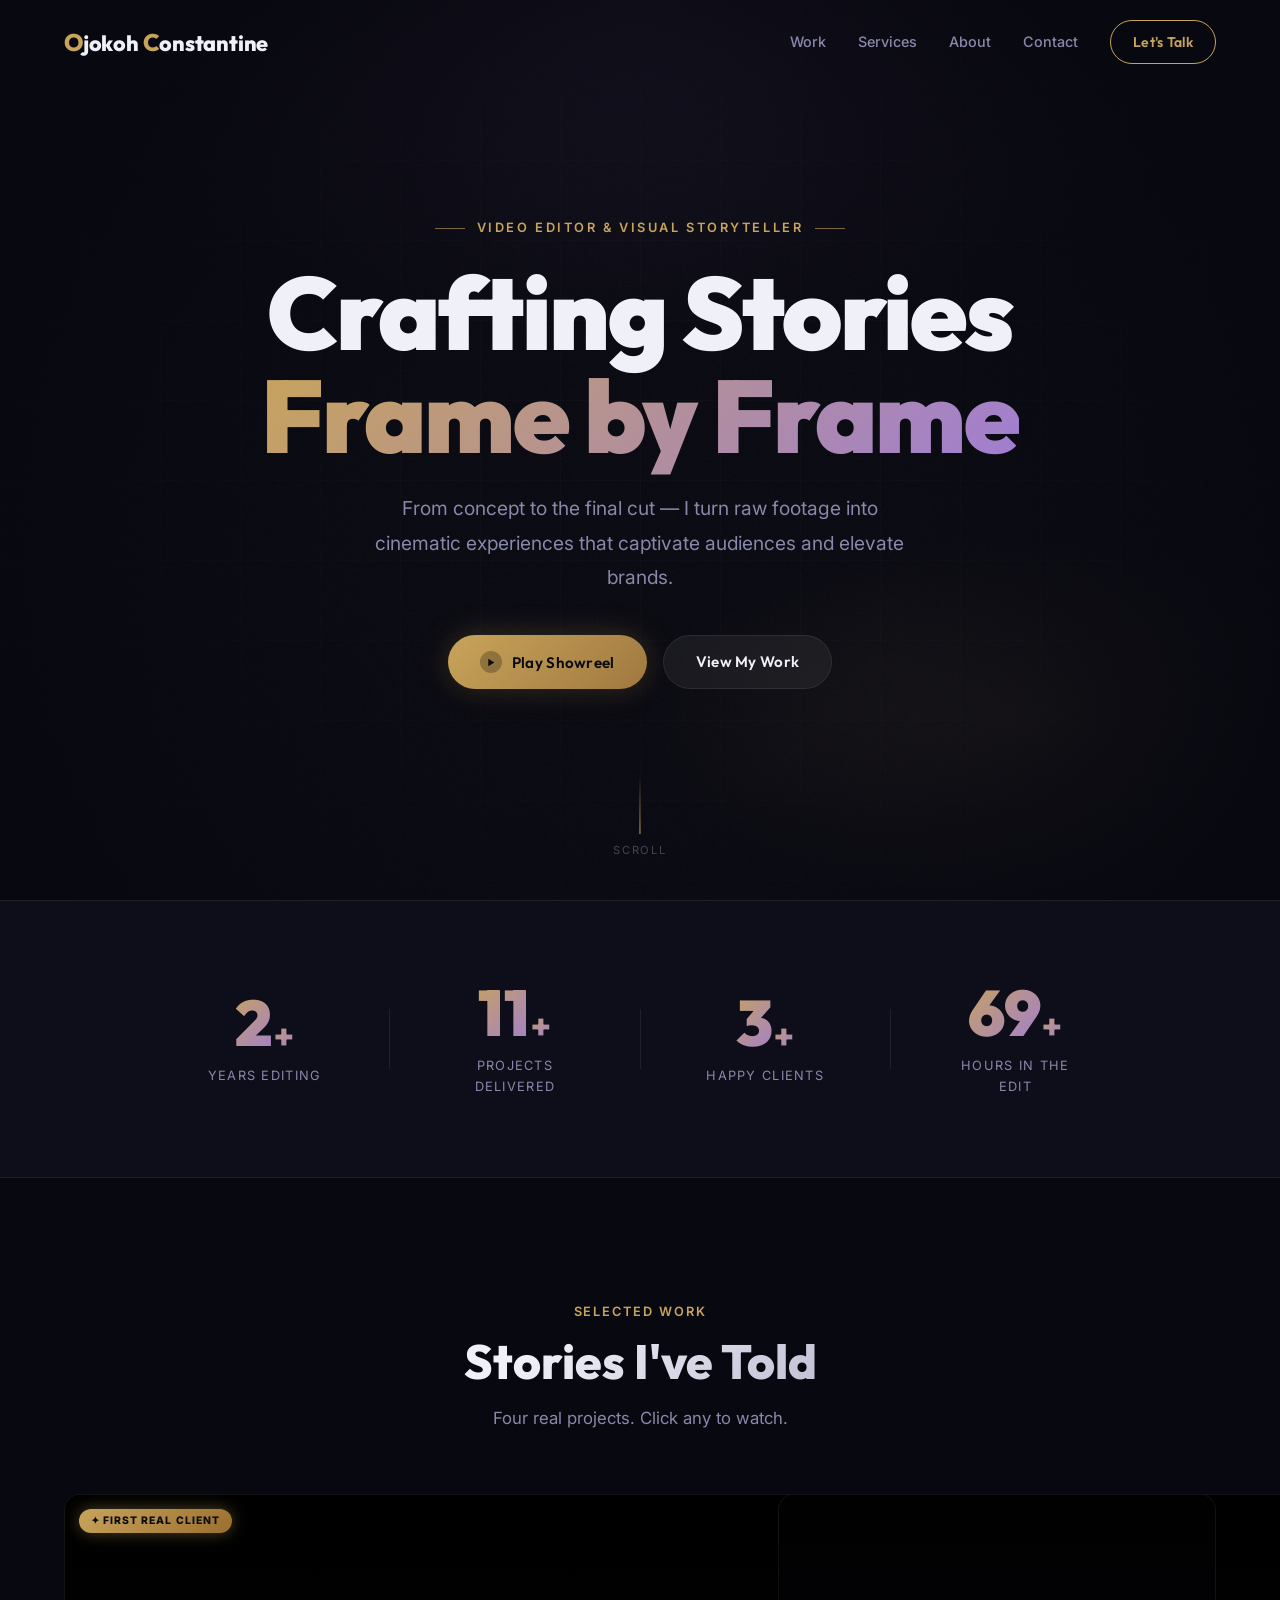
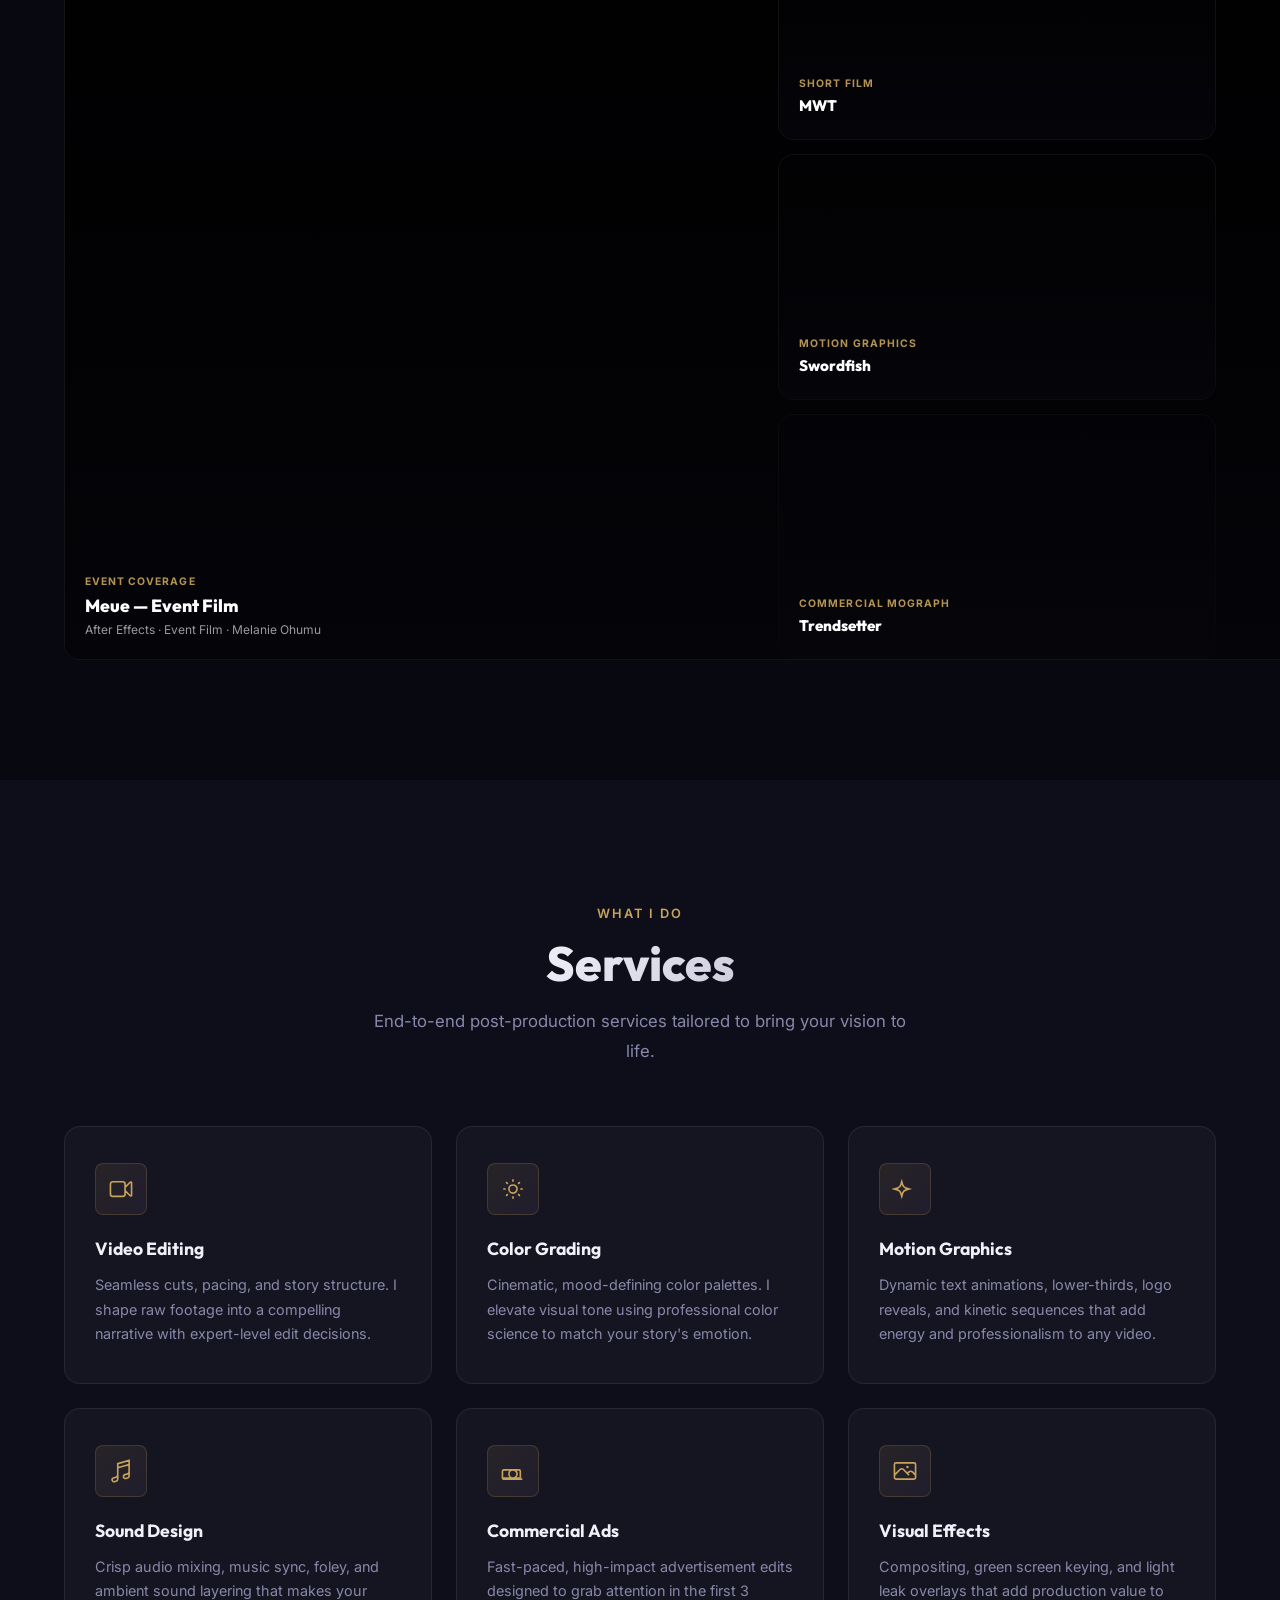
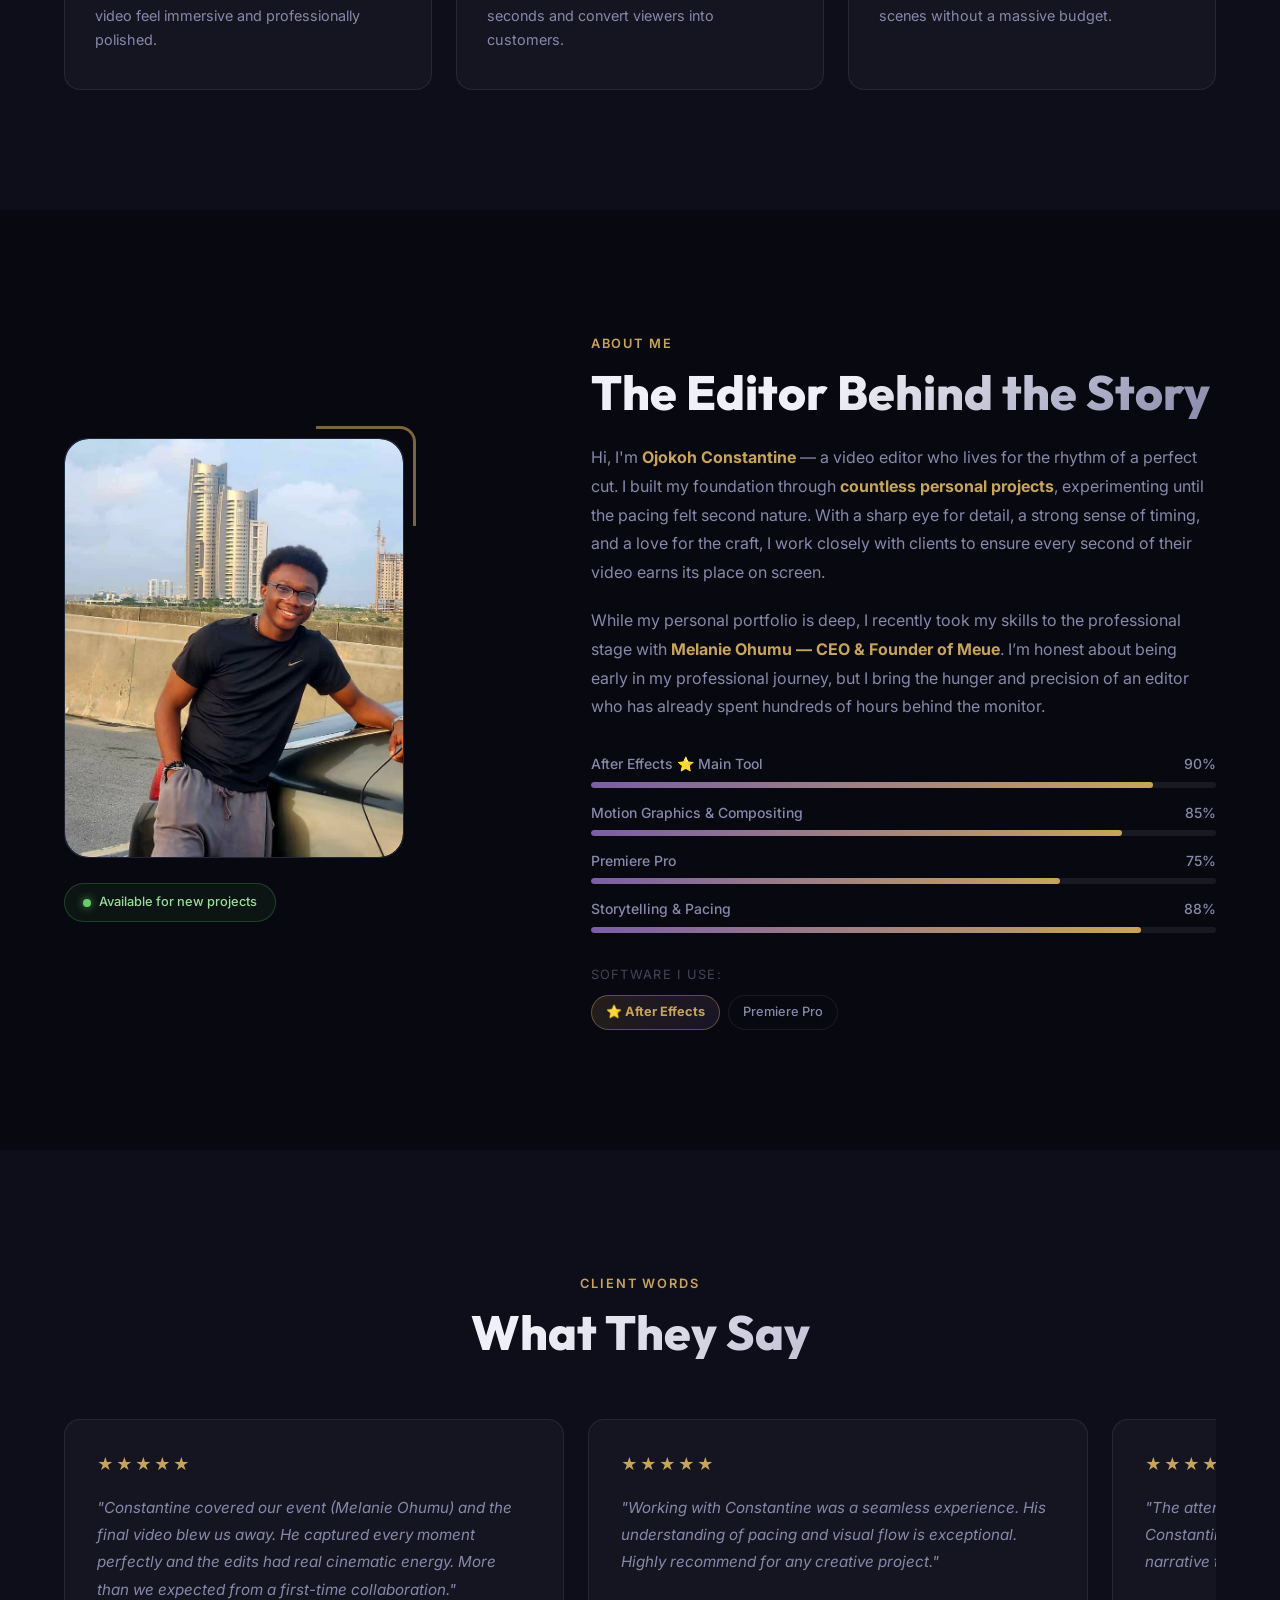
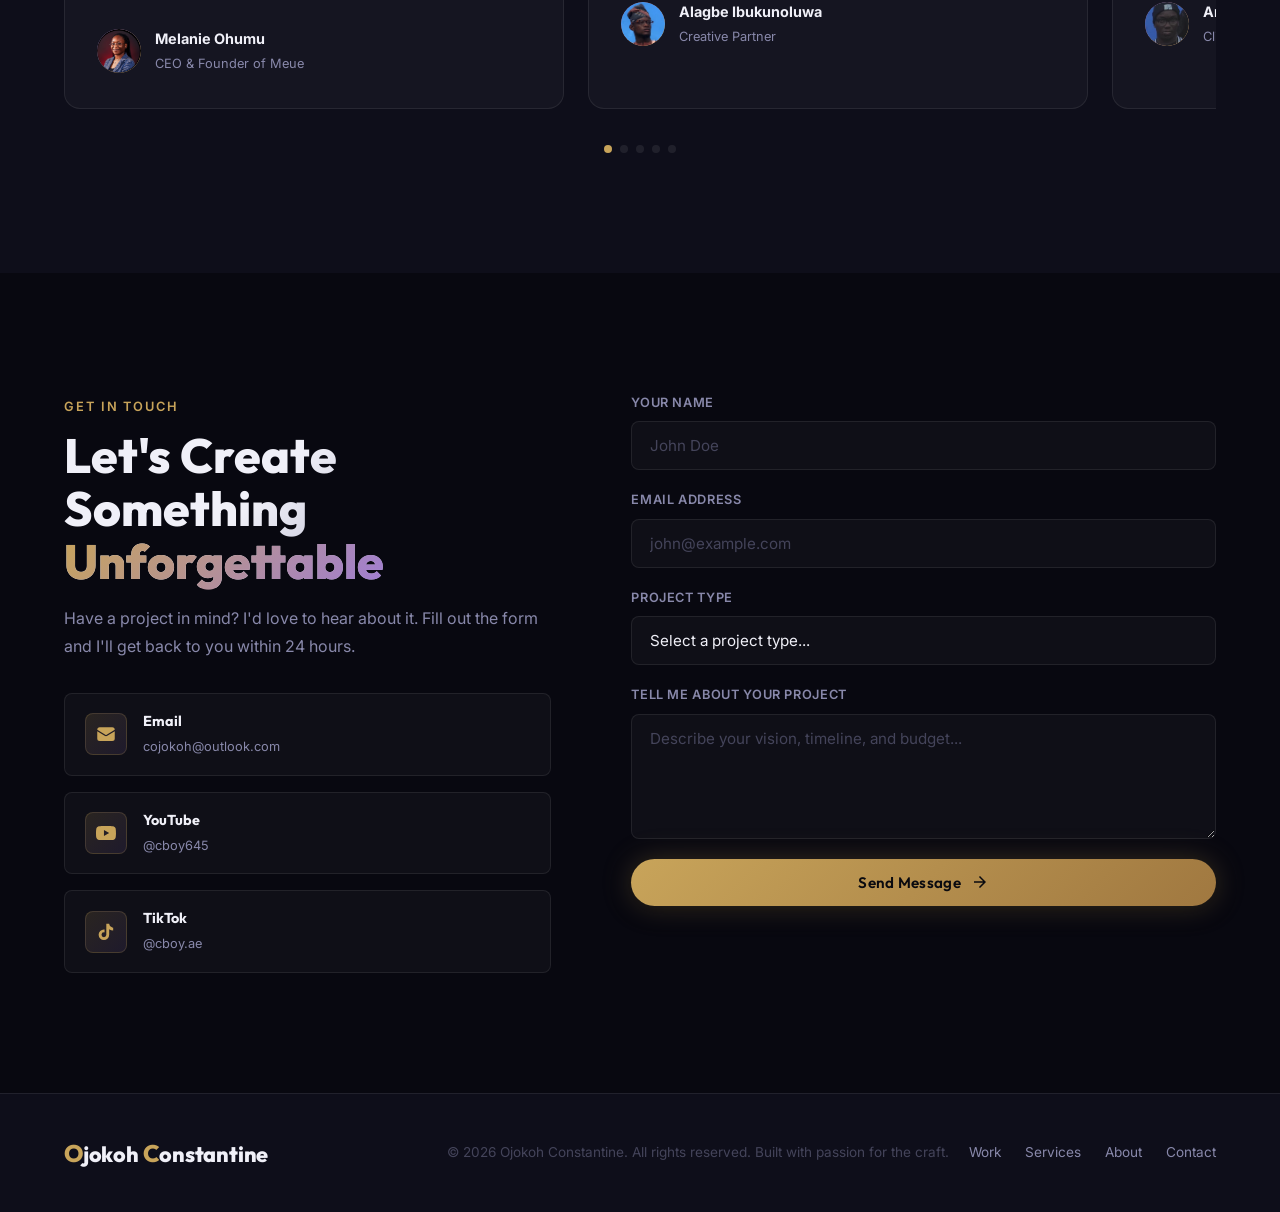
==== index.html @ 2ef4d15a "Final performance sweep: shimmer placeholders, refined lazy loading, and cache busting v2.1" ====
<!DOCTYPE html>
<html lang="en">

<head>
  <meta charset="UTF-8" />
  <meta name="viewport" content="width=device-width, initial-scale=1.0" />
  <title>Ojokoh Constantine | Video Editor</title>
  <meta name="description"
    content="Ojokoh Constantine — Professional Video Editor specializing in commercials, short films, documentaries, and cinematic storytelling." />
  <link rel="preconnect" href="https://fonts.googleapis.com" />
  <link rel="preconnect" href="https://fonts.gstatic.com" crossorigin />
  <link
    href="https://fonts.googleapis.com/css2?family=Outfit:wght@400;600;700;900&family=Inter:wght@400;600&display=swap"
    rel="stylesheet" />
  <link rel="stylesheet" href="index.css?v=2.1">
  <link rel="stylesheet" href="mobile.css?v=2.1">
</head>

<body>

  <!-- ── CURSOR GLOW ── -->
  <div class="cursor-glow" id="cursorGlow"></div>

  <!-- ── NAVIGATION ── -->
  <nav class="nav" id="mainNav">
    <div class="nav__inner">
      <a href="#hero" class="nav__logo">
        <span class="nav__logo-mark">O</span>jokoh <span class="nav__logo-mark">C</span>onstantine
      </a>
      <ul class="nav__links" id="navLinks">
        <li><a href="#work" class="nav__link">Work</a></li>
        <li><a href="#services" class="nav__link">Services</a></li>
        <li><a href="#about" class="nav__link">About</a></li>
        <li><a href="#contact" class="nav__link">Contact</a></li>
      </ul>
      <a href="#contact" class="btn btn--outline btn--small">Let's Talk</a>
      <button class="nav__hamburger" id="hamburger" aria-label="Menu">
        <span></span><span></span><span></span>
      </button>
    </div>
  </nav>

  <!-- ── MOBILE MENU ── -->
  <div class="mobile-menu" id="mobileMenu">
    <ul>
      <li><a href="#work" class="mobile-link">Work</a></li>
      <li><a href="#services" class="mobile-link">Services</a></li>
      <li><a href="#about" class="mobile-link">About</a></li>
      <li><a href="#contact" class="mobile-link">Contact</a></li>
    </ul>
  </div>

  <!-- ── HERO ── -->
  <section class="hero" id="hero">
    <div class="hero__bg">
      <div class="hero__film-grain"></div>
      <div class="hero__overlay"></div>
      <div class="hero__grid"></div>
    </div>


    <div class="hero__content">
      <p class="hero__eyebrow reveal-up">Video Editor &amp; Visual Storyteller</p>
      <h1 class="hero__title reveal-up" style="--delay:0.1s">
        Crafting Stories<br />
        <span class="hero__title-accent">Frame by Frame</span>
      </h1>
      <p class="hero__sub reveal-up" style="--delay:0.2s">
        From concept to the final cut — I turn raw footage into cinematic experiences that captivate audiences and
        elevate brands.
      </p>
      <div class="hero__ctas reveal-up" style="--delay:0.3s">
        <button class="btn btn--primary" id="playReel">
          <span class="btn__play-icon">
            <svg viewBox="0 0 24 24" fill="currentColor">
              <path d="M8 5v14l11-7z" />
            </svg>
          </span>
          Play Showreel
        </button>
        <a href="#work" class="btn btn--ghost">View My Work</a>
      </div>
    </div>

    <!-- Scroll hint -->
    <div class="hero__scroll-hint">
      <div class="hero__scroll-line"></div>
      <span>Scroll</span>
    </div>
  </section>

  <!-- ── REEL MODAL ── -->
  <div class="modal-overlay" id="reelModal">
    <div class="modal">
      <button class="modal__close" id="closeModal" aria-label="Close">
        <svg viewBox="0 0 24 24" fill="currentColor">
          <path
            d="M19 6.41L17.59 5 12 10.59 6.41 5 5 6.41 10.59 12 5 17.59 6.41 19 12 13.41 17.59 19 19 17.59 13.41 12z" />
        </svg>
      </button>
      <div class="modal__video-wrap">
        <div class="modal__placeholder">
          <div class="modal__play-ring">
            <svg viewBox="0 0 24 24" fill="currentColor">
              <path d="M8 5v14l11-7z" />
            </svg>
          </div>
          <p>Watch My Work on YouTube</p>
          <span>Check out my channel for my latest edits and projects</span>
          <a href="https://youtube.com/@cboy645" target="_blank" rel="noopener" class="btn btn--primary"
            style="margin-top:16px;">
            <svg style="width:18px;height:18px" viewBox="0 0 24 24" fill="currentColor">
              <path
                d="M23.498 6.186a3.016 3.016 0 00-2.122-2.136C19.505 3.545 12 3.545 12 3.545s-7.505 0-9.377.505A3.017 3.017 0 00.502 6.186C0 8.07 0 12 0 12s0 3.93.502 5.814a3.016 3.016 0 002.122 2.136c1.871.505 9.376.505 9.376.505s7.505 0 9.377-.505a3.015 3.015 0 002.122-2.136C24 15.93 24 12 24 12s0-3.93-.502-5.814zM9.545 15.568V8.432L15.818 12l-6.273 3.568z" />
            </svg>
            Visit @cboy645
          </a>
        </div>
      </div>
    </div>
  </div>

  <!-- ── STATS TICKER ── -->
  <section class="stats">
    <div class="stats__inner">
      <div class="stat">
        <span class="stat__number" data-target="3">0</span><span class="stat__plus">+</span>
        <p class="stat__label">Years Editing</p>
      </div>
      <div class="stat__divider"></div>
      <div class="stat">
        <span class="stat__number" data-target="15">0</span><span class="stat__plus">+</span>
        <p class="stat__label">Projects Delivered</p>
      </div>
      <div class="stat__divider"></div>
      <div class="stat">
        <span class="stat__number" data-target="5">0</span><span class="stat__plus">+</span>
        <p class="stat__label">Happy Clients</p>
      </div>
      <div class="stat__divider"></div>
      <div class="stat">
        <span class="stat__number" data-target="500">0</span><span class="stat__plus">+</span>
        <p class="stat__label">Hours in the Edit</p>
      </div>
    </div>
  </section>

  <!-- ── VIDEO PLAYER MODAL ── -->
  <div class="vid-modal-overlay" id="vidModal">
    <div class="vid-modal">
      <button class="vid-modal__close" id="vidModalClose" aria-label="Close video">
        <svg viewBox="0 0 24 24" fill="currentColor">
          <path
            d="M19 6.41L17.59 5 12 10.59 6.41 5 5 6.41 10.59 12 5 17.59 6.41 19 12 13.41 17.59 19 19 17.59 13.41 12z" />
        </svg>
      </button>
      <video class="vid-modal__player" id="vidModalPlayer" controls playsinline loop></video>
      <div class="vid-modal__info">
        <span class="vid-modal__tag" id="vidModalTag"></span>
        <h3 class="vid-modal__title" id="vidModalTitle"></h3>
      </div>
    </div>
  </div>

  <!-- ── PORTFOLIO / WORK ── -->
  <section class="section work" id="work">
    <div class="container">
      <div class="section__header reveal-up">
        <p class="section__eyebrow">Selected Work</p>
        <h2 class="section__title">Stories I've Told</h2>
        <p class="section__sub">Four real projects. Click any to watch.</p>
      </div>

      <!-- Bento video grid -->
      <div class="bento-grid reveal-up">

        <!-- LARGE FEATURED — Mel -->
        <div class="bento-card bento-card--featured shimmer"
          data-src="video files/this is the only client he has workded for (meue).mp4"
          data-title="Melanie Ohumu — Event Film" data-tag="✦ Melanie Ohumu · Event Coverage">
          <video class="bento-thumb" data-src="video files/this is the only client he has workded for (meue).mp4" muted
            playsinline preload="metadata" loop></video>
          <div class="bento-card__overlay">
            <div class="bento-card__badge">✦ First Real Client</div>
            <div class="bento-card__play-btn">
              <svg viewBox="0 0 24 24" fill="currentColor">
                <path d="M8 5v14l11-7z" />
              </svg>
            </div>
            <div class="bento-card__info">
              <span class="bento-card__tag">Event Coverage</span>
              <h3 class="bento-card__title">Meue — Event Film</h3>
              <p class="bento-card__sub">After Effects · Event Film · Melanie Ohumu</p>
            </div>
          </div>
        </div>

        <!-- Small card — MWT -->
        <div class="bento-card bento-card--sm shimmer" data-src="video files/MWT-2.mp4" data-title="MWT — Personal Edit"
          data-tag="Short Film">
          <video class="bento-thumb" data-src="video files/MWT-2.mp4" muted playsinline preload="metadata" loop></video>
          <div class="bento-card__overlay">
            <div class="bento-card__play-btn">
              <svg viewBox="0 0 24 24" fill="currentColor">
                <path d="M8 5v14l11-7z" />
              </svg>
            </div>
            <div class="bento-card__info">
              <span class="bento-card__tag">Short Film</span>
              <h3 class="bento-card__title">MWT</h3>
            </div>
          </div>
        </div>

        <!-- Small card — Swordfish -->
        <div class="bento-card bento-card--sm shimmer" data-src="video files/swordfish mograph.mp4"
          data-title="Swordfish — Motion Graphics" data-tag="Motion Graphics">
          <video class="bento-thumb" data-src="video files/swordfish mograph.mp4" muted playsinline preload="metadata"
            loop></video>
          <div class="bento-card__overlay">
            <div class="bento-card__play-btn">
              <svg viewBox="0 0 24 24" fill="currentColor">
                <path d="M8 5v14l11-7z" />
              </svg>
            </div>
            <div class="bento-card__info">
              <span class="bento-card__tag">Motion Graphics</span>
              <h3 class="bento-card__title">Swordfish</h3>
            </div>
          </div>
        </div>

        <!-- Small card — Trendsetter -->
        <div class="bento-card bento-card--sm shimmer" data-src="video files/trendsetter mograph wmk_prob3.mov"
          data-title="Trendsetter — Mograph" data-tag="Commercial Mograph">
          <video class="bento-thumb" data-src="video files/trendsetter mograph wmk_prob3.mov" muted playsinline
            preload="metadata" loop></video>
          <div class="bento-card__overlay">
            <div class="bento-card__play-btn">
              <svg viewBox="0 0 24 24" fill="currentColor">
                <path d="M8 5v14l11-7z" />
              </svg>
            </div>
            <div class="bento-card__info">
              <span class="bento-card__tag">Commercial Mograph</span>
              <h3 class="bento-card__title">Trendsetter</h3>
            </div>
          </div>
        </div>

      </div>
    </div>
  </section>


  <!-- ── SERVICES ── -->
  <section class="section services" id="services">
    <div class="container">
      <div class="section__header reveal-up">
        <p class="section__eyebrow">What I Do</p>
        <h2 class="section__title">Services</h2>
        <p class="section__sub">End-to-end post-production services tailored to bring your vision to life.</p>
      </div>

      <div class="services-grid">

        <div class="service-card reveal-up">
          <div class="service-card__icon">
            <svg viewBox="0 0 24 24" fill="none" stroke="currentColor" stroke-width="1.5">
              <path
                d="M15.75 10.5l4.72-4.72a.75.75 0 011.28.53v11.38a.75.75 0 01-1.28.53l-4.72-4.72M4.5 18.75h9a2.25 2.25 0 002.25-2.25v-9a2.25 2.25 0 00-2.25-2.25h-9A2.25 2.25 0 002.25 7.5v9a2.25 2.25 0 002.25 2.25z" />
            </svg>
          </div>
          <h3>Video Editing</h3>
          <p>Seamless cuts, pacing, and story structure. I shape raw footage into a compelling narrative with
            expert-level edit decisions.</p>
        </div>

        <div class="service-card reveal-up" style="--delay:0.1s">
          <div class="service-card__icon">
            <svg viewBox="0 0 24 24" fill="none" stroke="currentColor" stroke-width="1.5">
              <path
                d="M12 3v2.25m6.364.386l-1.591 1.591M21 12h-2.25m-.386 6.364l-1.591-1.591M12 18.75V21m-4.773-4.227l-1.591 1.591M5.25 12H3m4.227-4.773L5.636 5.636M15.75 12a3.75 3.75 0 11-7.5 0 3.75 3.75 0 017.5 0z" />
            </svg>
          </div>
          <h3>Color Grading</h3>
          <p>Cinematic, mood-defining color palettes. I elevate visual tone using professional color science to match
            your story's emotion.</p>
        </div>

        <div class="service-card reveal-up" style="--delay:0.2s">
          <div class="service-card__icon">
            <svg viewBox="0 0 24 24" fill="none" stroke="currentColor" stroke-width="1.5">
              <path
                d="M9.813 15.904L9 18.75l-.813-2.846a4.5 4.5 0 00-3.09-3.09L2.25 12l2.846-.813a4.5 4.5 0 003.09-3.09L9 5.25l.813 2.846a4.5 4.5 0 003.09 3.09L15.75 12l-2.846.813a4.5 4.5 0 00-3.09 3.09z" />
            </svg>
          </div>
          <h3>Motion Graphics</h3>
          <p>Dynamic text animations, lower-thirds, logo reveals, and kinetic sequences that add energy and
            professionalism to any video.</p>
        </div>

        <div class="service-card reveal-up" style="--delay:0.1s">
          <div class="service-card__icon">
            <svg viewBox="0 0 24 24" fill="none" stroke="currentColor" stroke-width="1.5">
              <path
                d="M9 9l10.5-3m0 6.553v3.75a2.25 2.25 0 01-1.632 2.163l-1.32.377a1.803 1.803 0 11-.99-3.467l2.31-.66a2.25 2.25 0 001.632-2.163zm0 0V2.25L9 5.25v10.303m0 0v3.75a2.25 2.25 0 01-1.632 2.163l-1.32.377a1.803 1.803 0 01-.99-3.467l2.31-.66A2.25 2.25 0 009 15.553z" />
            </svg>
          </div>
          <h3>Sound Design</h3>
          <p>Crisp audio mixing, music sync, foley, and ambient sound layering that makes your video feel immersive and
            professionally polished.</p>
        </div>

        <div class="service-card reveal-up" style="--delay:0.2s">
          <div class="service-card__icon">
            <svg viewBox="0 0 24 24" fill="none" stroke="currentColor" stroke-width="1.5">
              <path
                d="M3.375 19.5h17.25m-17.25 0a1.125 1.125 0 01-1.125-1.125M3.375 19.5h1.5C5.496 19.5 6 18.996 6 18.375m-3.75.125v-6.375a1.125 1.125 0 011.125-1.125h14.25c.621 0 1.125.504 1.125 1.125v6.375m-16.5 0h16.5m-3-3.75a3.75 3.75 0 11-7.5 0 3.75 3.75 0 017.5 0z" />
            </svg>
          </div>
          <h3>Commercial Ads</h3>
          <p>Fast-paced, high-impact advertisement edits designed to grab attention in the first 3 seconds and convert
            viewers into customers.</p>
        </div>

        <div class="service-card reveal-up" style="--delay:0.3s">
          <div class="service-card__icon">
            <svg viewBox="0 0 24 24" fill="none" stroke="currentColor" stroke-width="1.5">
              <path
                d="M2.25 15.75l5.159-5.159a2.25 2.25 0 013.182 0l5.159 5.159m-1.5-1.5l1.409-1.409a2.25 2.25 0 013.182 0l2.909 2.909m-18 3.75h16.5a1.5 1.5 0 001.5-1.5V6a1.5 1.5 0 00-1.5-1.5H3.75A1.5 1.5 0 002.25 6v12a1.5 1.5 0 001.5 1.5zm10.5-11.25h.008v.008h-.008V8.25zm.375 0a.375.375 0 11-.75 0 .375.375 0 01.75 0z" />
            </svg>
          </div>
          <h3>Visual Effects</h3>
          <p>Compositing, green screen keying, and light leak overlays that add production value to scenes without a
            massive budget.</p>
        </div>

      </div>
    </div>
  </section>

  <!-- ── ABOUT ── -->
  <section class="section about" id="about">
    <div class="container about__inner">
      <div class="about__visual reveal-left">
        <div class="about__photo-frame">
          <div class="about__photo-bg shimmer">
            <img src="assets/profile-picture.jpg" alt="Ojokoh Constantine" class="about__photo-img shimmer"
              loading="lazy">
          </div>
          <div class="about__frame-accent"></div>
        </div>
        <div class="about__avail-pill">
          <span class="about__avail-dot"></span>
          <span>Available for new projects</span>
        </div>
      </div>

      <div class="about__text reveal-right">
        <p class="section__eyebrow">About Me</p>
        <h2 class="section__title" style="text-align:left; margin-bottom:1.5rem;">The Editor Behind the Story</h2>
        <p class="about__bio">
          Hi, I'm <strong>Ojokoh Constantine</strong> — a video editor who lives for the rhythm of a perfect cut. I
          built my foundation through <strong>countless personal projects</strong>, experimenting until the pacing felt
          second nature.
          With a sharp eye for detail, a strong sense of timing, and a love for the craft, I work closely with clients
          to
          ensure every second of their video earns its place on screen.
        </p>
        <p class="about__bio">
          While my personal portfolio is deep, I recently took my skills to the professional stage with <strong>Melanie
            Ohumu — CEO & Founder of Meue</strong>. I’m honest about being early in my professional journey, but I bring
          the
          hunger and precision of an editor who has already spent hundreds of hours behind the monitor.
        </p>
        <div class="about__skills">
          <div class="skill-bar">
            <div class="skill-bar__label"><span>After Effects ⭐ Main Tool</span><span>90%</span></div>
            <div class="skill-bar__track">
              <div class="skill-bar__fill" data-width="90"></div>
            </div>
          </div>
          <div class="skill-bar">
            <div class="skill-bar__label"><span>Motion Graphics &amp; Compositing</span><span>85%</span></div>
            <div class="skill-bar__track">
              <div class="skill-bar__fill" data-width="85"></div>
            </div>
          </div>
          <div class="skill-bar">
            <div class="skill-bar__label"><span>Premiere Pro</span><span>75%</span></div>
            <div class="skill-bar__track">
              <div class="skill-bar__fill" data-width="75"></div>
            </div>
          </div>
          <div class="skill-bar">
            <div class="skill-bar__label"><span>Storytelling &amp; Pacing</span><span>88%</span></div>
            <div class="skill-bar__track">
              <div class="skill-bar__fill" data-width="88"></div>
            </div>
          </div>
        </div>
        <div class="about__software">
          <p class="about__software-label">Software I use:</p>
          <div class="about__software-tags">
            <span class="software-main">⭐ After Effects</span>
            <span>Premiere Pro</span>
          </div>
        </div>
      </div>
    </div>
  </section>

  <!-- ── TESTIMONIALS ── -->
  <section class="section testimonials" id="testimonials">
    <div class="container">
      <div class="section__header reveal-up">
        <p class="section__eyebrow">Client Words</p>
        <h2 class="section__title">What They Say</h2>
      </div>
      <div class="testimonials-track" id="testimonialsTrack">
        <!-- Card 1: Melanie Ohumu -->
        <div class="testimonial-card">
          <div class="testimonial-card__stars">★★★★★</div>
          <p class="testimonial-card__text">"Constantine covered our event (Melanie Ohumu) and the final video blew us
            away. He captured every moment perfectly and the edits had real cinematic energy. More than we expected from
            a first-time collaboration."</p>
          <div class="testimonial-card__author">
            <div class="testimonial-card__avatar shimmer">
              <img src="melanie ohumu.jpeg" alt="Melanie Ohumu" loading="lazy" class="shimmer">
            </div>
            <div>
              <strong>Melanie Ohumu</strong>
              <small>CEO & Founder of Meue</small>
            </div>
          </div>
        </div>

        <!-- Card 2: Alagbe Ibukunoluwa -->
        <div class="testimonial-card">
          <div class="testimonial-card__stars">★★★★★</div>
          <p class="testimonial-card__text">"Working with Constantine was a seamless experience. His understanding of
            pacing and visual flow is exceptional. Highly recommend for any creative project."</p>
          <div class="testimonial-card__author">
            <div class="testimonial-card__avatar shimmer">
              <img src="Alagbe Ibukunoluwa.jpeg" alt="Alagbe Ibukunoluwa" loading="lazy" class="shimmer">
            </div>
            <div>
              <strong>Alagbe Ibukunoluwa</strong>
              <small>Creative Partner</small>
            </div>
          </div>
        </div>

        <!-- Card 3: Ariyibi Samuel -->
        <div class="testimonial-card">
          <div class="testimonial-card__stars">★★★★★</div>
          <p class="testimonial-card__text">"The attention to detail in the final cut was incredible. Constantine took
            our raw footage and turned it into a narrative that truly speaks to our audience."</p>
          <div class="testimonial-card__author">
            <div class="testimonial-card__avatar shimmer">
              <img src="Ariyibi Samuel.jpeg" alt="Ariyibi Samuel" loading="lazy" class="shimmer">
            </div>
            <div>
              <strong>Ariyibi Samuel</strong>
              <small>Client</small>
            </div>
          </div>
        </div>

        <!-- Card 4: Igbo Joshua -->
        <div class="testimonial-card">
          <div class="testimonial-card__stars">★★★★★</div>
          <p class="testimonial-card__text">"A true professional. Not only is the technical skill there, but the
            communication and delivery timeline were spot on. I'll definitely be back for more."</p>
          <div class="testimonial-card__author">
            <div class="testimonial-card__avatar shimmer">
              <img src="Igbo Joshua.jpeg" alt="Igbo Joshua" loading="lazy" class="shimmer">
            </div>
            <div>
              <strong>Igbo Joshua</strong>
              <small>Client</small>
            </div>
          </div>
        </div>

        <!-- Card 5: Ovie Emmanuel -->
        <div class="testimonial-card">
          <div class="testimonial-card__stars">★★★★★</div>
          <p class="testimonial-card__text">"Constantine's ability to sync visuals with music is a rare talent. He
            brought a cinematic energy to our project that we simply couldn't have achieved otherwise."</p>
          <div class="testimonial-card__author">
            <div class="testimonial-card__avatar shimmer">
              <img src="Ovie Emmanuel.jpeg" alt="Ovie Emmanuel" loading="lazy" class="shimmer">
            </div>
            <div>
              <strong>Ovie Emmanuel</strong>
              <small>Project Collaborator</small>
            </div>
          </div>
        </div>
      </div>
      <div class="testimonials-dots" id="testDots"></div>
    </div>
  </section>

  <!-- ── CONTACT ── -->
  <section class="section contact" id="contact">
    <div class="container contact__inner">
      <div class="contact__info reveal-left">
        <p class="section__eyebrow">Get In Touch</p>
        <h2 class="section__title" style="text-align:left; margin-bottom:1rem;">Let's Create<br />Something<br /><span
            class="hero__title-accent">Unforgettable</span></h2>
        <p style="color: var(--text-muted); margin-bottom: 2rem; line-height: 1.8;">
          Have a project in mind? I'd love to hear about it. Fill out the form and I'll get back to you within 24 hours.
        </p>
        <div class="contact__links">
          <a href="mailto:cojokoh@outlook.com" class="contact-link">
            <div class="contact-link__icon">
              <svg viewBox="0 0 24 24" fill="currentColor">
                <path d="M1.5 8.67v8.58a3 3 0 003 3h15a3 3 0 003-3V8.67l-8.928 5.493a3 3 0 01-3.144 0L1.5 8.67z" />
                <path
                  d="M22.5 6.908V6.75a3 3 0 00-3-3h-15a3 3 0 00-3 3v.158l9.714 5.978a1.5 1.5 0 001.572 0L22.5 6.908z" />
              </svg>
            </div>
            <div>
              <strong>Email</strong>
              <span>cojokoh@outlook.com</span>
            </div>
          </a>
          <a href="https://youtube.com/@cboy645" target="_blank" rel="noopener" class="contact-link">
            <div class="contact-link__icon">
              <svg viewBox="0 0 24 24" fill="currentColor">
                <path
                  d="M23.498 6.186a3.016 3.016 0 00-2.122-2.136C19.505 3.545 12 3.545 12 3.545s-7.505 0-9.377.505A3.017 3.017 0 00.502 6.186C0 8.07 0 12 0 12s0 3.93.502 5.814a3.016 3.016 0 002.122 2.136c1.871.505 9.376.505 9.376.505s7.505 0 9.377-.505a3.015 3.015 0 002.122-2.136C24 15.93 24 12 24 12s0-3.93-.502-5.814zM9.545 15.568V8.432L15.818 12l-6.273 3.568z" />
              </svg>
            </div>
            <div>
              <strong>YouTube</strong>
              <span>@cboy645</span>
            </div>
          </a>
          <a href="https://www.tiktok.com/@cboy.ae" target="_blank" rel="noopener" class="contact-link">
            <div class="contact-link__icon">
              <svg viewBox="0 0 24 24" fill="currentColor">
                <path
                  d="M19.59 6.69a4.83 4.83 0 01-3.77-4.25V2h-3.45v13.67a2.89 2.89 0 01-2.88 2.5 2.89 2.89 0 01-2.89-2.89 2.89 2.89 0 012.89-2.89c.28 0 .54.04.79.1V9.01a6.32 6.32 0 00-.79-.05 6.34 6.34 0 00-6.34 6.34 6.34 6.34 0 006.34 6.34 6.34 6.34 0 006.33-6.34V8.78a8.18 8.18 0 004.79 1.53V6.87a4.85 4.85 0 01-1.02-.18z" />
              </svg>
            </div>
            <div>
              <strong>TikTok</strong>
              <span>@cboy.ae</span>
            </div>
          </a>
        </div>
      </div>

      <div class="contact__form-wrap reveal-right">
        <form class="contact-form" id="contactForm" action="https://formspree.io/f/xojnrvke" method="POST" novalidate>
          <div class="form-group">
            <label for="name">Your Name</label>
            <input type="text" id="name" name="name" placeholder="John Doe" required />
          </div>
          <div class="form-group">
            <label for="email">Email Address</label>
            <input type="email" id="email" name="email" placeholder="john@example.com" required />
          </div>
          <div class="form-group">
            <label for="project">Project Type</label>
            <select id="project" name="project">
              <option value="">Select a project type...</option>
              <option value="commercial">Commercial / Ad</option>
              <option value="shortfilm">Short Film</option>
              <option value="documentary">Documentary</option>
              <option value="corporate">Corporate / Promo</option>
              <option value="other">Other</option>
            </select>
          </div>
          <div class="form-group">
            <label for="message">Tell me about your project</label>
            <textarea id="message" name="message" rows="5" placeholder="Describe your vision, timeline, and budget..."
              required></textarea>
          </div>
          <button type="submit" class="btn btn--primary btn--full" id="submitBtn">
            Send Message
            <svg class="btn__arrow" viewBox="0 0 24 24" fill="currentColor">
              <path d="M12 4l-1.41 1.41L16.17 11H4v2h12.17l-5.58 5.59L12 20l8-8z" />
            </svg>
          </button>
          <div class="form-success" id="formSuccess">
            <span>✅</span> Message sent! I'll be in touch within 24 hours.
          </div>
        </form>
      </div>
    </div>
  </section>

  <!-- ── FOOTER ── -->
  <footer class="footer">
    <div class="container footer__inner">
      <a href="#hero" class="nav__logo">
        <span class="nav__logo-mark">O</span>jokoh <span class="nav__logo-mark">C</span>onstantine
      </a>
      <p class="footer__copy">
        © 2026 Ojokoh Constantine. All rights reserved. Built with passion for the craft.
      </p>
      <div class="footer__links">
        <a href="#work">Work</a>
        <a href="#services">Services</a>
        <a href="#about">About</a>
        <a href="#contact">Contact</a>
      </div>
    </div>
  </footer>

  <script src="main.js?v=2.0"></script>
</body>

</html>
---- index.css ----
/* ==========================================
   CONSTANTINE PORTFOLIO — INDEX.CSS
   Cinematic dark theme, premium design
   ========================================== */

/* ── FONTS ── */
@import url('https://fonts.googleapis.com/css2?family=Outfit:wght@300;400;500;600;700;800;900&family=Inter:wght@300;400;500;600&display=swap');

/* ── DESIGN TOKENS ── */
:root {
  --bg: #080810;
  --bg-2: #0e0e1a;
  --bg-card: rgba(255, 255, 255, 0.03);
  --bg-card-hover: rgba(255, 255, 255, 0.07);
  --border: rgba(255, 255, 255, 0.08);
  --border-glow: rgba(200, 164, 90, 0.35);
  --gold: #c8a45a;
  --gold-light: #e2c07e;
  --purple: #7b5ea7;
  --purple-light: #a07dd4;
  --text: #f0f0f8;
  --text-muted: #8888aa;
  --text-faint: #44445a;

  --radius-sm: 8px;
  --radius-md: 16px;
  --radius-lg: 24px;
  --radius-xl: 40px;

  --transition: 0.35s cubic-bezier(0.4, 0, 0.2, 1);

  --font-heading: 'Outfit', sans-serif;
  --font-body: 'Inter', sans-serif;
}

/* ── RESET & BASE ── */
*,
*::before,
*::after {
  box-sizing: border-box;
  margin: 0;
  padding: 0;
}

html {
  scroll-behavior: smooth;
}

body {
  background: var(--bg);
  color: var(--text);
  font-family: var(--font-body);
  font-size: 16px;
  line-height: 1.6;
  overflow-x: hidden;
}

a {
  color: inherit;
  text-decoration: none;
}

img {
  max-width: 100%;
  display: block;
  background: var(--bg-card);
  /* Placeholder color */
}

/* ── SHIMMER LOADING EFFECT ── */
.shimmer {
  position: relative;
  overflow: hidden;
  background: #121220;
}

.shimmer::after {
  content: "";
  position: absolute;
  inset: 0;
  transform: translateX(-100%);
  background: linear-gradient(90deg,
      transparent,
      rgba(255, 255, 255, 0.05),
      transparent);
  animation: shimmer 2s infinite;
}

@keyframes shimmer {
  100% {
    transform: translateX(100%);
  }
}

/* ── CURSOR GLOW ── */
.cursor-glow {
  position: fixed;
  width: 400px;
  height: 400px;
  border-radius: 50%;
  pointer-events: none;
  background: radial-gradient(circle, rgba(200, 164, 90, 0.06) 0%, transparent 70%);
  transform: translate(-50%, -50%);
  z-index: 0;
  transition: opacity 0.3s;
}

/* ── SCROLLBAR ── */
::-webkit-scrollbar {
  width: 5px;
}

::-webkit-scrollbar-track {
  background: var(--bg);
}

::-webkit-scrollbar-thumb {
  background: var(--gold);
  border-radius: 99px;
}

/* ── CONTAINER ── */
.container {
  max-width: 1200px;
  margin: 0 auto;
  padding: 0 24px;
}

/* ── BUTTONS ── */
.btn {
  display: inline-flex;
  align-items: center;
  gap: 10px;
  padding: 14px 32px;
  border-radius: var(--radius-xl);
  font-family: var(--font-heading);
  font-weight: 600;
  font-size: 0.95rem;
  letter-spacing: 0.02em;
  cursor: pointer;
  border: none;
  transition: var(--transition);
  position: relative;
  overflow: hidden;
  text-decoration: none;
}

.btn::before {
  content: '';
  position: absolute;
  inset: 0;
  background: rgba(255, 255, 255, 0.1);
  opacity: 0;
  transition: var(--transition);
}

.btn:hover::before {
  opacity: 1;
}

.btn--primary {
  background: linear-gradient(135deg, var(--gold), #a07840);
  color: #0a0a0f;
  box-shadow: 0 0 30px rgba(200, 164, 90, 0.25), 0 4px 20px rgba(0, 0, 0, 0.4);
}

.btn--primary:hover {
  transform: translateY(-2px);
  box-shadow: 0 0 50px rgba(200, 164, 90, 0.4), 0 8px 30px rgba(0, 0, 0, 0.4);
}

.btn--outline {
  background: transparent;
  color: var(--gold);
  border: 1.5px solid var(--gold);
}

.btn--outline:hover {
  background: rgba(200, 164, 90, 0.1);
  transform: translateY(-2px);
}

.btn--ghost {
  background: rgba(255, 255, 255, 0.06);
  color: var(--text);
  border: 1.5px solid var(--border);
  backdrop-filter: blur(12px);
}

.btn--ghost:hover {
  background: rgba(255, 255, 255, 0.12);
  border-color: rgba(255, 255, 255, 0.2);
  transform: translateY(-2px);
}

.btn--small {
  padding: 10px 22px;
  font-size: 0.875rem;
}

.btn--full {
  width: 100%;
  justify-content: center;
}

.btn__play-icon {
  width: 22px;
  height: 22px;
  background: rgba(0, 0, 0, 0.25);
  border-radius: 50%;
  display: flex;
  align-items: center;
  justify-content: center;
}

.btn__play-icon svg {
  width: 13px;
  height: 13px;
}

.btn__arrow {
  width: 18px;
  height: 18px;
  transition: transform var(--transition);
}

.btn:hover .btn__arrow {
  transform: translateX(4px);
}

/* ── NAVIGATION ── */
.nav {
  position: fixed;
  top: 0;
  left: 0;
  right: 0;
  z-index: 1000;
  padding: 20px 0;
  transition: var(--transition);
}

.nav.scrolled {
  background: rgba(8, 8, 16, 0.85);
  backdrop-filter: blur(20px);
  -webkit-backdrop-filter: blur(20px);
  border-bottom: 1px solid var(--border);
  padding: 12px 0;
}

.nav__inner {
  max-width: 1200px;
  margin: 0 auto;
  padding: 0 24px;
  display: flex;
  align-items: center;
  gap: 2rem;
}

.nav__logo {
  font-family: var(--font-heading);
  font-weight: 800;
  font-size: 1.35rem;
  color: var(--text);
  letter-spacing: -0.01em;
  margin-right: auto;
}

.nav__logo-mark {
  color: var(--gold);
  font-size: 1.5rem;
}

.nav__links {
  display: flex;
  list-style: none;
  gap: 2rem;
}

.nav__link {
  font-size: 0.9rem;
  font-weight: 500;
  color: var(--text-muted);
  transition: color var(--transition);
  position: relative;
}

.nav__link::after {
  content: '';
  position: absolute;
  bottom: -4px;
  left: 0;
  right: 0;
  height: 1.5px;
  background: var(--gold);
  transform: scaleX(0);
  transition: transform var(--transition);
}

.nav__link:hover,
.nav__link.active {
  color: var(--text);
}

.nav__link:hover::after,
.nav__link.active::after {
  transform: scaleX(1);
}

.nav__hamburger {
  display: none;
  flex-direction: column;
  gap: 5px;
  background: none;
  border: none;
  cursor: pointer;
  padding: 4px;
}

.nav__hamburger span {
  display: block;
  width: 24px;
  height: 2px;
  background: var(--text);
  border-radius: 2px;
  transition: var(--transition);
}

/* ── MOBILE MENU ── */
.mobile-menu {
  position: fixed;
  top: 0;
  right: -100%;
  width: 280px;
  height: 100vh;
  background: var(--bg-2);
  border-left: 1px solid var(--border);
  z-index: 999;
  padding: 80px 40px;
  transition: right 0.4s cubic-bezier(0.4, 0, 0.2, 1);
}

.mobile-menu.open {
  right: 0;
}

.mobile-menu ul {
  list-style: none;
  display: flex;
  flex-direction: column;
  gap: 2rem;
}

.mobile-link {
  font-family: var(--font-heading);
  font-size: 1.5rem;
  font-weight: 700;
  color: var(--text-muted);
  transition: color var(--transition);
}

.mobile-link:hover {
  color: var(--gold);
}

/* ── SECTION COMMONS ── */
.section {
  padding: 120px 0;
}

.section__header {
  text-align: center;
  margin-bottom: 60px;
}

.section__eyebrow {
  display: inline-block;
  font-size: 0.8rem;
  font-weight: 600;
  letter-spacing: 0.15em;
  text-transform: uppercase;
  color: var(--gold);
  margin-bottom: 12px;
}

.section__title {
  font-family: var(--font-heading);
  font-size: clamp(2rem, 4vw, 3rem);
  font-weight: 800;
  line-height: 1.1;
  margin-bottom: 1rem;
  background: linear-gradient(135deg, var(--text) 40%, var(--text-muted));
  -webkit-background-clip: text;
  -webkit-text-fill-color: transparent;
  background-clip: text;
}

.section__sub {
  color: var(--text-muted);
  max-width: 540px;
  margin: 0 auto;
  font-size: 1.05rem;
  line-height: 1.8;
}

/* ── HERO ── */
.hero {
  position: relative;
  min-height: 100vh;
  display: flex;
  align-items: center;
  justify-content: center;
  overflow: hidden;
}

.hero__bg {
  position: absolute;
  inset: 0;
  background:
    radial-gradient(ellipse 80% 60% at 50% 0%, rgba(123, 94, 167, 0.15) 0%, transparent 60%),
    radial-gradient(ellipse 60% 40% at 80% 80%, rgba(200, 164, 90, 0.08) 0%, transparent 50%),
    var(--bg);
}

.hero__grid {
  position: absolute;
  inset: 0;
  background-image:
    linear-gradient(rgba(255, 255, 255, 0.02) 1px, transparent 1px),
    linear-gradient(90deg, rgba(255, 255, 255, 0.02) 1px, transparent 1px);
  background-size: 80px 80px;
  mask-image: radial-gradient(ellipse 80% 80% at 50% 50%, black, transparent);
}

.hero__overlay {
  position: absolute;
  inset: 0;
  background: radial-gradient(circle at 50% 60%, transparent 30%, var(--bg) 80%);
}

.hero__film-grain {
  position: absolute;
  inset: 0;
  opacity: 0.04;
  background-image: url("data:image/svg+xml,%3Csvg xmlns='http://www.w3.org/2000/svg' width='300' height='300'%3E%3Cfilter id='noise'%3E%3CfeTurbulence type='fractalNoise' baseFrequency='0.9' numOctaves='4' stitchTiles='stitch'/%3E%3C/filter%3E%3Crect width='300' height='300' filter='url(%23noise)' opacity='1'/%3E%3C/svg%3E");
  background-size: 150px 150px;
  animation: grainShift 0.5s steps(1) infinite;
}

@keyframes grainShift {

  0%,
  100% {
    background-position: 0 0;
  }

  20% {
    background-position: -30px 20px;
  }

  40% {
    background-position: 20px -30px;
  }

  60% {
    background-position: -20px -20px;
  }

  80% {
    background-position: 30px 30px;
  }
}

/* Film strip decoration */
.film-strip {
  position: absolute;
  left: -30px;
  top: 50%;
  transform: translateY(-50%);
  display: flex;
  flex-direction: column;
  gap: 4px;
  opacity: 0.3;
}

.film-strip__frame {
  width: 80px;
  height: 56px;
  border-radius: 2px;
  overflow: hidden;
  border: 2px solid rgba(200, 164, 90, 0.3);
  position: relative;
}

.film-strip__frame::before,
.film-strip__frame::after {
  content: '';
  position: absolute;
  width: 8px;
  height: 8px;
  border-radius: 1px;
  background: var(--bg);
  border: 1px solid rgba(200, 164, 90, 0.5);
  top: 50%;
  transform: translateY(-50%);
}

.film-strip__frame::before {
  left: 3px;
}

.film-strip__frame::after {
  right: 3px;
}

.film-strip__frame {
  background: linear-gradient(135deg,
      hsl(calc(var(--img) * 40deg), 50%, 15%),
      hsl(calc(var(--img) * 40deg + 30deg), 30%, 8%));
}

.hero__content {
  position: relative;
  z-index: 2;
  text-align: center;
  padding: 0 24px;
  max-width: 900px;
}

.hero__eyebrow {
  display: inline-flex;
  align-items: center;
  gap: 12px;
  font-size: 0.8rem;
  letter-spacing: 0.2em;
  text-transform: uppercase;
  color: var(--gold);
  font-weight: 600;
  margin-bottom: 1.5rem;
}

.hero__eyebrow::before,
.hero__eyebrow::after {
  content: '';
  width: 30px;
  height: 1px;
  background: var(--gold);
  opacity: 0.6;
}

.hero__title {
  font-family: var(--font-heading);
  font-size: clamp(3rem, 8vw, 7rem);
  font-weight: 900;
  line-height: 1.0;
  letter-spacing: -0.02em;
  margin-bottom: 1.5rem;
  color: var(--text);
}

.hero__title-accent {
  background: linear-gradient(135deg, var(--gold), var(--purple-light));
  -webkit-background-clip: text;
  -webkit-text-fill-color: transparent;
  background-clip: text;
}

.hero__sub {
  font-size: clamp(1rem, 2vw, 1.2rem);
  color: var(--text-muted);
  max-width: 560px;
  margin: 0 auto 2.5rem;
  line-height: 1.8;
}

.hero__ctas {
  display: flex;
  gap: 16px;
  justify-content: center;
  flex-wrap: wrap;
}

.hero__scroll-hint {
  position: absolute;
  bottom: 40px;
  left: 50%;
  transform: translateX(-50%);
  display: flex;
  flex-direction: column;
  align-items: center;
  gap: 8px;
  z-index: 2;
}

.hero__scroll-line {
  width: 1px;
  height: 60px;
  background: linear-gradient(to bottom, transparent, var(--gold));
  animation: scrollPulse 2s ease-in-out infinite;
}

.hero__scroll-hint span {
  font-size: 0.7rem;
  letter-spacing: 0.15em;
  text-transform: uppercase;
  color: var(--text-faint);
}

@keyframes scrollPulse {

  0%,
  100% {
    opacity: 0.4;
    transform: scaleY(0.8);
    transform-origin: top;
  }

  50% {
    opacity: 1;
    transform: scaleY(1);
  }
}

/* ── MODAL ── */
.modal-overlay {
  position: fixed;
  inset: 0;
  background: rgba(0, 0, 0, 0.92);
  backdrop-filter: blur(20px);
  z-index: 2000;
  display: flex;
  align-items: center;
  justify-content: center;
  opacity: 0;
  pointer-events: none;
  transition: opacity 0.4s;
}

.modal-overlay.open {
  opacity: 1;
  pointer-events: all;
}

.modal {
  position: relative;
  width: 90vw;
  max-width: 900px;
  background: var(--bg-2);
  border-radius: var(--radius-lg);
  border: 1px solid var(--border);
  overflow: hidden;
  transform: scale(0.9) translateY(20px);
  transition: transform 0.4s cubic-bezier(0.34, 1.56, 0.64, 1);
}

.modal-overlay.open .modal {
  transform: scale(1) translateY(0);
}

.modal__close {
  position: absolute;
  top: 16px;
  right: 16px;
  z-index: 10;
  width: 40px;
  height: 40px;
  border-radius: 50%;
  background: rgba(255, 255, 255, 0.08);
  border: 1px solid var(--border);
  cursor: pointer;
  display: flex;
  align-items: center;
  justify-content: center;
  color: var(--text);
  transition: var(--transition);
}

.modal__close:hover {
  background: rgba(255, 255, 255, 0.15);
}

.modal__close svg {
  width: 20px;
  height: 20px;
}

.modal__video-wrap {
  aspect-ratio: 16/9;
  background: #000;
  width: 100%;
}

.modal__video-wrap iframe {
  width: 100%;
  height: 100%;
  border: none;
}

.modal__placeholder {
  width: 100%;
  height: 100%;
  display: flex;
  flex-direction: column;
  align-items: center;
  justify-content: center;
  padding: 40px 24px;
  background: radial-gradient(circle at center, rgba(123, 94, 167, 0.15) 0%, #0a0a0f 80%);
  text-align: center;
}

.modal__play-ring {
  width: 72px;
  height: 72px;
  border-radius: 50%;
  background: rgba(200, 164, 90, 0.12);
  border: 1.5px solid rgba(200, 164, 90, 0.4);
  display: flex;
  align-items: center;
  justify-content: center;
  color: var(--gold);
  margin-bottom: 24px;
  transition: var(--transition);
}

.modal:hover .modal__play-ring {
  background: rgba(200, 164, 90, 0.2);
  transform: scale(1.05);
}

.modal__play-ring svg {
  width: 32px;
  height: 32px;
  transform: translateX(3px);
}

.modal__placeholder p {
  font-family: var(--font-heading);
  font-size: 1.5rem;
  font-weight: 800;
  color: var(--text);
  margin-bottom: 8px;
  letter-spacing: -0.01em;
}

.modal__placeholder span {
  font-size: 0.95rem;
  color: var(--text-muted);
  max-width: 300px;
  line-height: 1.6;
}

@keyframes pulse {

  0%,
  100% {
    box-shadow: 0 0 0 0 rgba(200, 164, 90, 0.3);
  }

  50% {
    box-shadow: 0 0 0 20px rgba(200, 164, 90, 0);
  }
}

/* ── STATS ── */
.stats {
  background: var(--bg-2);
  border-top: 1px solid var(--border);
  border-bottom: 1px solid var(--border);
  padding: 60px 24px;
}

.stats__inner {
  max-width: 1000px;
  margin: 0 auto;
  display: flex;
  align-items: center;
  justify-content: center;
  gap: 0;
  flex-wrap: wrap;
}

.stat {
  text-align: center;
  padding: 20px 60px;
  flex: 1;
  min-width: 160px;
}

.stat__number {
  font-family: var(--font-heading);
  font-size: clamp(2.5rem, 5vw, 4rem);
  font-weight: 900;
  background: linear-gradient(135deg, var(--gold), var(--purple-light));
  -webkit-background-clip: text;
  -webkit-text-fill-color: transparent;
  background-clip: text;
  line-height: 1;
}

.stat__plus {
  font-size: clamp(1.5rem, 3vw, 2rem);
  font-weight: 900;
  background: linear-gradient(135deg, var(--gold), var(--purple-light));
  -webkit-background-clip: text;
  -webkit-text-fill-color: transparent;
  background-clip: text;
}

.stat__label {
  margin-top: 6px;
  font-size: 0.8rem;
  letter-spacing: 0.1em;
  text-transform: uppercase;
  color: var(--text-muted);
}

.stat__divider {
  width: 1px;
  height: 60px;
  background: var(--border);
  flex-shrink: 0;
}

/* ── PORTFOLIO ── */
.work {
  background: var(--bg);
}

.filters {
  display: flex;
  justify-content: center;
  gap: 10px;
  flex-wrap: wrap;
  margin-bottom: 48px;
}

.filter-btn {
  padding: 10px 24px;
  border-radius: var(--radius-xl);
  border: 1.5px solid var(--border);
  background: transparent;
  color: var(--text-muted);
  font-family: var(--font-heading);
  font-size: 0.875rem;
  font-weight: 600;
  cursor: pointer;
  transition: var(--transition);
}

.filter-btn:hover {
  border-color: var(--gold);
  color: var(--gold);
}

.filter-btn--active {
  background: linear-gradient(135deg, var(--gold), #a07840);
  border-color: transparent;
  color: #0a0a0f;
}

.portfolio-grid {
  display: grid;
  grid-template-columns: repeat(auto-fill, minmax(340px, 1fr));
  gap: 28px;
}

.project-card {
  background: var(--bg-card);
  border: 1px solid var(--border);
  border-radius: var(--radius-md);
  overflow: hidden;
  transition: var(--transition);
}

.project-card:hover {
  border-color: rgba(200, 164, 90, 0.3);
  box-shadow: 0 8px 40px rgba(0, 0, 0, 0.4), 0 0 0 1px rgba(200, 164, 90, 0.1);
  transform: translateY(-6px);
}

.project-card__thumb {
  aspect-ratio: 16/9;
  position: relative;
  overflow: hidden;
}

/* Cinematic thumbnail color grades for each card */
.project-card__thumb--1 {
  background: linear-gradient(135deg, #1a0a2e, #0d1a3a, #0a0a0f);
}

.project-card__thumb--2 {
  background: linear-gradient(135deg, #2a1a0a, #1a0d0d, #0a0a0f);
}

.project-card__thumb--3 {
  background: linear-gradient(135deg, #0a1a1a, #0a2a1a, #0a0a0f);
}

.project-card__thumb--4 {
  background: linear-gradient(135deg, #1a0a1a, #1a1a2e, #0a0a0f);
}

.project-card__thumb--5 {
  background: linear-gradient(135deg, #2a1a00, #1a0a2a, #0a0a0f);
}

.project-card__thumb--6 {
  background: linear-gradient(135deg, #0a0a1a, #1a0a0a, #0a0a0f);
}

/* Abstract cinematic visuals inside each thumbnail */
.project-card__thumb::before {
  content: '';
  position: absolute;
  inset: 0;
  background: inherit;
  animation: thumbShimmer 4s ease-in-out infinite;
}

@keyframes thumbShimmer {

  0%,
  100% {
    opacity: 1;
  }

  50% {
    opacity: 0.7;
  }
}

.project-card__thumb--1::after {
  content: '';
  position: absolute;
  width: 60%;
  height: 60%;
  border-radius: 50%;
  background: radial-gradient(circle, rgba(123, 94, 167, 0.4), transparent);
  top: 20%;
  left: 20%;
}

.project-card__thumb--2::after {
  content: '';
  position: absolute;
  width: 80%;
  height: 3px;
  background: rgba(200, 164, 90, 0.5);
  top: 50%;
  left: 10%;
  transform: skewX(-20deg);
  box-shadow: 0 20px 0 rgba(200, 164, 90, 0.2);
}

.project-card__thumb--3::after {
  content: '';
  position: absolute;
  inset: 15%;
  border: 1px solid rgba(100, 220, 150, 0.3);
  border-radius: 50%;
  box-shadow: inset 0 0 40px rgba(100, 220, 100, 0.1);
}

.project-card__thumb--4::after {
  content: '';
  position: absolute;
  width: 50%;
  height: 50%;
  background: radial-gradient(circle, rgba(200, 164, 90, 0.2), transparent);
  bottom: 10%;
  right: 10%;
}

.project-card__thumb--5::after {
  content: '';
  position: absolute;
  top: 10%;
  left: 10%;
  right: 10%;
  height: 2px;
  background: linear-gradient(to right, transparent, rgba(200, 164, 90, 0.8), transparent);
  box-shadow: 0 60px 0 rgba(200, 164, 90, 0.1);
}

.project-card__thumb--6::after {
  content: '';
  position: absolute;
  width: 70%;
  height: 70%;
  border: 1px solid rgba(255, 50, 50, 0.2);
  top: 15%;
  left: 15%;
  transform: rotate(45deg);
}

.project-card__play {
  position: absolute;
  top: 50%;
  left: 50%;
  transform: translate(-50%, -50%) scale(0.8);
  width: 52px;
  height: 52px;
  border-radius: 50%;
  background: rgba(200, 164, 90, 0.9);
  display: flex;
  align-items: center;
  justify-content: center;
  color: #0a0a0f;
  opacity: 0;
  transition: var(--transition);
  z-index: 2;
  box-shadow: 0 0 30px rgba(200, 164, 90, 0.4);
}

.project-card__play svg {
  width: 22px;
  height: 22px;
  transform: translateX(2px);
}

.project-card:hover .project-card__play {
  opacity: 1;
  transform: translate(-50%, -50%) scale(1);
}

.project-card__overlay {
  position: absolute;
  inset: 0;
  background: rgba(0, 0, 0, 0.4);
  opacity: 0;
  transition: var(--transition);
  display: flex;
  align-items: flex-start;
  padding: 14px;
}

.project-card:hover .project-card__overlay {
  opacity: 1;
}

.project-card__category-tag {
  font-size: 0.7rem;
  font-weight: 700;
  letter-spacing: 0.1em;
  text-transform: uppercase;
  padding: 4px 12px;
  background: rgba(200, 164, 90, 0.9);
  color: #0a0a0f;
  border-radius: 99px;
}

.project-card__body {
  padding: 20px;
}

.project-card__title {
  font-family: var(--font-heading);
  font-size: 1.05rem;
  font-weight: 700;
  margin-bottom: 8px;
  color: var(--text);
}

.project-card__desc {
  font-size: 0.875rem;
  color: var(--text-muted);
  margin-bottom: 14px;
  line-height: 1.6;
}

.project-card__tags {
  display: flex;
  flex-wrap: wrap;
  gap: 6px;
}

.project-card__tags span {
  font-size: 0.7rem;
  padding: 3px 10px;
  border-radius: 99px;
  border: 1px solid var(--border);
  color: var(--text-muted);
  font-weight: 500;
}

/* ── SERVICES ── */
.services {
  background: var(--bg-2);
}

.services-grid {
  display: grid;
  grid-template-columns: repeat(auto-fill, minmax(280px, 1fr));
  gap: 24px;
}

.service-card {
  background: var(--bg-card);
  border: 1px solid var(--border);
  border-radius: var(--radius-md);
  padding: 36px 30px;
  transition: var(--transition);
  position: relative;
  overflow: hidden;
}

.service-card::before {
  content: '';
  position: absolute;
  top: 0;
  left: 0;
  right: 0;
  height: 2px;
  background: linear-gradient(90deg, var(--purple), var(--gold));
  transform: scaleX(0);
  transition: transform var(--transition);
  transform-origin: left;
}

.service-card:hover {
  border-color: rgba(200, 164, 90, 0.2);
  transform: translateY(-4px);
  background: var(--bg-card-hover);
}

.service-card:hover::before {
  transform: scaleX(1);
}

.service-card__icon {
  width: 52px;
  height: 52px;
  border-radius: var(--radius-sm);
  background: linear-gradient(135deg, rgba(200, 164, 90, 0.1), rgba(123, 94, 167, 0.1));
  border: 1px solid rgba(200, 164, 90, 0.2);
  display: flex;
  align-items: center;
  justify-content: center;
  margin-bottom: 20px;
  color: var(--gold);
  transition: var(--transition);
}

.service-card:hover .service-card__icon {
  background: linear-gradient(135deg, rgba(200, 164, 90, 0.2), rgba(123, 94, 167, 0.2));
  box-shadow: 0 0 20px rgba(200, 164, 90, 0.1);
}

.service-card__icon svg {
  width: 26px;
  height: 26px;
}

.service-card h3 {
  font-family: var(--font-heading);
  font-size: 1.1rem;
  font-weight: 700;
  margin-bottom: 10px;
  color: var(--text);
}

.service-card p {
  font-size: 0.9rem;
  color: var(--text-muted);
  line-height: 1.7;
}

/* ── ABOUT ── */
.about {
  background: var(--bg);
}

.about__inner {
  display: grid;
  grid-template-columns: 1fr 1.4fr;
  gap: 80px;
  align-items: center;
}

.about__photo-frame {
  position: relative;
  display: inline-block;
}

.about__photo-bg {
  width: 340px;
  height: 420px;
  border-radius: var(--radius-lg);
  background: linear-gradient(135deg, #1a0a2e 0%, #0a1a2e 50%, #0e0e1a 100%);
  display: flex;
  align-items: center;
  justify-content: center;
  border: 1px solid var(--border);
  position: relative;
  overflow: hidden;
}

/* Ensure the profile image fills its container cleanly */
.about__photo-img {
  display: block;
  width: 100%;
  height: 100%;
  object-fit: cover;
}

.about__photo-bg::before {
  content: '';
  position: absolute;
  inset: 0;
  background:
    radial-gradient(circle at 30% 30%, rgba(123, 94, 167, 0.2), transparent 50%),
    radial-gradient(circle at 70% 70%, rgba(200, 164, 90, 0.1), transparent 50%);
}

.about__initials {
  font-family: var(--font-heading);
  font-size: 5rem;
  font-weight: 900;
  background: linear-gradient(135deg, var(--gold), var(--purple-light));
  -webkit-background-clip: text;
  -webkit-text-fill-color: transparent;
  background-clip: text;
  position: relative;
  z-index: 1;
}

.about__frame-accent {
  position: absolute;
  top: -12px;
  right: -12px;
  width: 100px;
  height: 100px;
  border-top: 3px solid var(--gold);
  border-right: 3px solid var(--gold);
  border-radius: 0 var(--radius-md) 0 0;
  opacity: 0.6;
}

.about__frame-accent::after {
  content: '';
  position: absolute;
  bottom: -12px;
  left: -12px;
  top: auto;
  right: auto;
  width: 100px;
  height: 100px;
  border-bottom: 3px solid var(--purple);
  border-left: 3px solid var(--purple);
  border-radius: 0 0 0 var(--radius-md);
  opacity: 0.6;
  transform: translate(-100px, 100px);
}

.about__badge {
  position: absolute;
  bottom: -20px;
  right: -20px;
  background: var(--bg-2);
  border: 1px solid var(--border-glow);
  border-radius: var(--radius-md);
  padding: 14px 18px;
  display: flex;
  align-items: center;
  gap: 12px;
  box-shadow: 0 8px 32px rgba(0, 0, 0, 0.4);
  backdrop-filter: blur(12px);
}

.about__badge-icon {
  font-size: 1.5rem;
}

.about__badge strong {
  display: block;
  font-family: var(--font-heading);
  font-size: 0.875rem;
  font-weight: 700;
  color: var(--text);
}

.about__badge small {
  font-size: 0.75rem;
  color: var(--text-muted);
}

.about__bio {
  color: var(--text-muted);
  font-size: 1rem;
  line-height: 1.8;
  margin-bottom: 1.2rem;
}

.about__bio strong {
  color: var(--gold);
}

/* Skill bars */
.about__skills {
  margin: 2rem 0;
  display: flex;
  flex-direction: column;
  gap: 14px;
}

.skill-bar__label {
  display: flex;
  justify-content: space-between;
  margin-bottom: 6px;
  font-size: 0.875rem;
  color: var(--text-muted);
  font-weight: 500;
}

.skill-bar__track {
  height: 6px;
  background: rgba(255, 255, 255, 0.07);
  border-radius: 99px;
  overflow: hidden;
}

.skill-bar__fill {
  height: 100%;
  background: linear-gradient(90deg, var(--purple), var(--gold));
  border-radius: 99px;
  width: 0;
  transition: width 1.2s cubic-bezier(0.4, 0, 0.2, 1);
}

/* Software tags */
.about__software-label {
  font-size: 0.8rem;
  text-transform: uppercase;
  letter-spacing: 0.1em;
  color: var(--text-faint);
  margin-bottom: 10px;
}

.about__software-tags {
  display: flex;
  flex-wrap: wrap;
  gap: 8px;
}

.about__software-tags span {
  padding: 6px 14px;
  border-radius: 99px;
  border: 1px solid var(--border);
  font-size: 0.8rem;
  color: var(--text-muted);
  font-weight: 500;
  transition: var(--transition);
}

.about__software-tags span:hover {
  border-color: var(--gold);
  color: var(--gold);
}

/* ── TESTIMONIALS ── */
.testimonials {
  background: var(--bg-2);
  overflow: hidden;
}

.testimonials-track {
  display: flex;
  gap: 24px;
  overflow-x: auto;
  scroll-snap-type: x mandatory;
  scrollbar-width: none;
  padding-bottom: 8px;
}

.testimonials-track::-webkit-scrollbar {
  display: none;
}

.testimonial-card {
  min-width: 360px;
  max-width: 500px;
  background: var(--bg-card);
  border: 1px solid var(--border);
  border-radius: var(--radius-md);
  padding: 32px;
  scroll-snap-align: start;
  transition: var(--transition);
  flex-shrink: 0;
  display: flex;
  flex-direction: column;
}

.testimonial-card__avatar img {
  width: 100%;
  height: 100%;
  object-fit: cover;
  border-radius: 50%;
}

.testimonial-card:hover {
  border-color: rgba(200, 164, 90, 0.25);
  transform: translateY(-4px);
}

.testimonial-card__stars {
  color: var(--gold);
  font-size: 1rem;
  letter-spacing: 2px;
  margin-bottom: 16px;
}

.testimonial-card__text {
  font-size: 0.95rem;
  color: var(--text-muted);
  line-height: 1.8;
  margin-bottom: 24px;
  font-style: italic;
}

.testimonial-card__author {
  display: flex;
  align-items: center;
  gap: 14px;
}

.testimonial-card__avatar {
  width: 44px;
  height: 44px;
  border-radius: 50%;
  background: linear-gradient(135deg, var(--purple), var(--gold));
  display: flex;
  align-items: center;
  justify-content: center;
  font-family: var(--font-heading);
  font-weight: 800;
  font-size: 1.1rem;
  color: #fff;
  flex-shrink: 0;
}

.testimonial-card__author strong {
  display: block;
  font-size: 0.9rem;
  color: var(--text);
}

.testimonial-card__author small {
  font-size: 0.8rem;
  color: var(--text-muted);
}

.testimonials-dots {
  display: flex;
  justify-content: center;
  gap: 8px;
  margin-top: 28px;
}

/* ── CONTACT ── */
.contact {
  background: var(--bg);
}

.contact__inner {
  display: grid;
  grid-template-columns: 1fr 1.2fr;
  gap: 80px;
  align-items: start;
}

.contact__links {
  display: flex;
  flex-direction: column;
  gap: 16px;
}

.contact-link {
  display: flex;
  align-items: center;
  gap: 16px;
  padding: 16px 20px;
  background: var(--bg-card);
  border: 1px solid var(--border);
  border-radius: var(--radius-sm);
  transition: var(--transition);
}

.contact-link:hover {
  border-color: rgba(200, 164, 90, 0.3);
  background: var(--bg-card-hover);
  transform: translateX(4px);
}

.contact-link__icon {
  width: 42px;
  height: 42px;
  border-radius: var(--radius-sm);
  background: linear-gradient(135deg, rgba(200, 164, 90, 0.15), rgba(123, 94, 167, 0.15));
  border: 1px solid rgba(200, 164, 90, 0.2);
  display: flex;
  align-items: center;
  justify-content: center;
  color: var(--gold);
  flex-shrink: 0;
}

.contact-link__icon svg {
  width: 20px;
  height: 20px;
}

.contact-link strong {
  display: block;
  font-size: 0.9rem;
  color: var(--text);
  font-family: var(--font-heading);
}

.contact-link span {
  font-size: 0.8rem;
  color: var(--text-muted);
}

/* Form */
.contact-form {
  display: flex;
  flex-direction: column;
  gap: 20px;
}

.form-group {
  display: flex;
  flex-direction: column;
  gap: 8px;
}

.form-group label {
  font-size: 0.8rem;
  font-weight: 600;
  letter-spacing: 0.05em;
  text-transform: uppercase;
  color: var(--text-muted);
}

.form-group input,
.form-group select,
.form-group textarea {
  padding: 14px 18px;
  background: var(--bg-card);
  border: 1.5px solid var(--border);
  border-radius: var(--radius-sm);
  color: var(--text);
  font-family: var(--font-body);
  font-size: 0.95rem;
  transition: var(--transition);
  outline: none;
  resize: vertical;
  appearance: none;
}

.form-group input::placeholder,
.form-group textarea::placeholder {
  color: var(--text-faint);
}

.form-group input:focus,
.form-group select:focus,
.form-group textarea:focus {
  border-color: var(--gold);
  box-shadow: 0 0 0 3px rgba(200, 164, 90, 0.1);
  background: rgba(255, 255, 255, 0.04);
}

.form-group select {
  cursor: pointer;
}

.form-group select option {
  background: var(--bg-2);
  color: var(--text);
}

.form-success {
  display: none;
  padding: 14px 18px;
  background: rgba(100, 200, 100, 0.08);
  border: 1px solid rgba(100, 200, 100, 0.25);
  border-radius: var(--radius-sm);
  color: #6acc6a;
  font-size: 0.9rem;
  font-weight: 600;
}

.form-success.visible {
  display: flex;
  align-items: center;
  gap: 10px;
}

/* ── FOOTER ── */
.footer {
  background: var(--bg-2);
  border-top: 1px solid var(--border);
  padding: 40px 24px;
}

.footer__inner {
  max-width: 1200px;
  margin: 0 auto;
  display: flex;
  align-items: center;
  justify-content: space-between;
  gap: 20px;
  flex-wrap: wrap;
}

.footer__copy {
  font-size: 0.85rem;
  color: var(--text-faint);
}

.footer__links {
  display: flex;
  gap: 24px;
}

.footer__links a {
  font-size: 0.85rem;
  color: var(--text-muted);
  transition: color var(--transition);
}

.footer__links a:hover {
  color: var(--gold);
}

/* ── SCROLL ANIMATIONS ── */
.reveal-up {
  opacity: 0;
  transform: translateY(40px);
  transition: opacity 0.7s cubic-bezier(0.4, 0, 0.2, 1) var(--delay, 0s),
    transform 0.7s cubic-bezier(0.4, 0, 0.2, 1) var(--delay, 0s);
}

.reveal-left {
  opacity: 0;
  transform: translateX(-40px);
  transition: opacity 0.8s cubic-bezier(0.4, 0, 0.2, 1) 0.1s,
    transform 0.8s cubic-bezier(0.4, 0, 0.2, 1) 0.1s;
}

.reveal-right {
  opacity: 0;
  transform: translateX(40px);
  transition: opacity 0.8s cubic-bezier(0.4, 0, 0.2, 1) 0.2s,
    transform 0.8s cubic-bezier(0.4, 0, 0.2, 1) 0.2s;
}

.revealed {
  opacity: 1 !important;
  transform: none !important;
}

/* ── RESPONSIVE ── */
@media (max-width: 900px) {
  .about__inner {
    grid-template-columns: 1fr;
    gap: 40px;
  }

  .about__visual {
    display: flex;
    justify-content: center;
  }

  .contact__inner {
    grid-template-columns: 1fr;
    gap: 40px;
  }

  .film-strip {
    display: none;
  }
}

@media (max-width: 768px) {

  .nav__links,
  .nav .btn--outline {
    display: none;
  }

  .nav__hamburger {
    display: flex;
  }

  .section {
    padding: 80px 0;
  }

  .stat__divider {
    display: none;
  }

  .stats__inner {
    flex-direction: column;
    gap: 20px;
  }

  .stat {
    padding: 16px 30px;
  }

  .testimonial-card {
    min-width: calc(100vw - 60px);
    width: calc(100vw - 60px);
    padding: 20px;
    word-wrap: break-word;
    overflow-wrap: break-word;
  }

  .testimonials-track {
    scroll-padding: 0 30px;
    padding: 0 30px 20px;
    margin: 0 -30px;
  }

  .testimonial-card__text {
    font-size: 0.82rem;
    margin-bottom: 12px;
    line-height: 1.6;
  }

  .footer__inner {
    flex-direction: column;
    text-align: center;
  }

  .portfolio-grid {
    grid-template-columns: 1fr;
  }

  .about__photo-bg {
    width: 280px;
    height: 340px;
  }
}

@media (max-width: 480px) {
  .hero__ctas {
    flex-direction: column;
    align-items: center;
  }

  .btn {
    width: 100%;
    justify-content: center;
  }

  .hero__ctas .btn--ghost {
    width: auto;
  }
}

/* ── FEATURED CARD (Mel / Real Client) ── */
.featured-card {
  border-color: rgba(200, 164, 90, 0.35) !important;
  box-shadow: 0 0 0 1px rgba(200, 164, 90, 0.15), 0 8px 40px rgba(200, 164, 90, 0.08);
}

.project-card__client-badge {
  position: absolute;
  top: 12px;
  right: 12px;
  z-index: 3;
  font-size: 0.68rem;
  font-weight: 700;
  letter-spacing: 0.08em;
  text-transform: uppercase;
  padding: 4px 12px;
  background: linear-gradient(135deg, var(--gold), #a07840);
  color: #0a0a0f;
  border-radius: 99px;
  box-shadow: 0 0 14px rgba(200, 164, 90, 0.35);
}

/* ── SOFTWARE MAIN BADGE ── */
.software-main {
  background: linear-gradient(135deg, rgba(200, 164, 90, 0.15), rgba(123, 94, 167, 0.15)) !important;
  border-color: rgba(200, 164, 90, 0.4) !important;
  color: var(--gold) !important;
  font-weight: 700 !important;
}

/* ── VIDEO THUMBNAIL CARDS ── */
.project-card__thumb--video {
  position: relative;
  overflow: hidden;
  background: #000;
}

.card-video {
  position: absolute;
  inset: 0;
  width: 100%;
  height: 100%;
  object-fit: cover;
  opacity: 0;
  transition: opacity 0.5s ease;
  z-index: 1;
}

.project-card:hover .card-video {
  opacity: 1;
}

/* Keep overlay elements above the video */
.project-card__thumb--video .project-card__play,
.project-card__thumb--video .project-card__overlay,
.project-card__thumb--video .project-card__client-badge {
  z-index: 3;
}

/* ── PROFILE PHOTO ── */
.about__photo-img {
  width: 100%;
  height: 100%;
  object-fit: cover;
  object-position: center top;
  border-radius: var(--radius-lg);
  position: absolute;
  inset: 0;
  z-index: 1;
}

/* ══════════════════════════════════════
   BENTO VIDEO GRID
══════════════════════════════════════ */
.bento-grid {
  display: grid;
  gap: 14px;
  /* Mobile first: single column */
  grid-template-columns: 1fr;
  grid-template-areas:
    "featured"
    "c1"
    "c2"
    "c3";
  margin-top: 2.5rem;
}

/* Tablet: 2-column equal */
@media (min-width: 600px) {
  .bento-grid {
    grid-template-columns: 1fr 1fr;
    grid-template-areas:
      "featured featured"
      "c1 c2"
      "c3 c3";
  }
}

/* Desktop: featured left, 3 stacked right */
@media (min-width: 900px) {
  .bento-grid {
    grid-template-columns: 1.6fr 1fr;
    grid-template-rows: auto;
    grid-template-areas:
      "featured c1"
      "featured c2"
      "featured c3";
    align-items: stretch;
  }
}

.bento-card {
  position: relative;
  border-radius: var(--radius-md);
  overflow: hidden;
  cursor: pointer;
  background: #000;
  border: 1px solid var(--border);
  transition: transform 0.35s cubic-bezier(0.4, 0, 0.2, 1),
    box-shadow 0.35s cubic-bezier(0.4, 0, 0.2, 1),
    border-color 0.35s ease;
  aspect-ratio: 16 / 9;
  /* Ensure fixed height for IntersectionObserver */
}

.bento-card--featured {
  grid-area: featured;
  min-height: 340px;
}

.bento-card--sm {
  min-height: 180px;
  aspect-ratio: 16 / 9;
}

.bento-card:nth-of-type(2) {
  grid-area: c1;
}

.bento-card:nth-of-type(3) {
  grid-area: c2;
}

.bento-card:nth-of-type(4) {
  grid-area: c3;
}

@media (min-width: 900px) {
  .bento-card--featured {
    min-height: 500px;
  }

  .bento-card--sm {
    min-height: 155px;
  }
}

.bento-card:hover {
  transform: translateY(-4px) scale(1.01);
  border-color: rgba(200, 164, 90, 0.4);
  box-shadow: 0 16px 48px rgba(0, 0, 0, 0.5), 0 0 0 1px rgba(200, 164, 90, 0.15);
}

.bento-card--featured:hover {
  border-color: rgba(200, 164, 90, 0.5);
  box-shadow: 0 0 0 2px rgba(200, 164, 90, 0.2), 0 20px 60px rgba(200, 164, 90, 0.1);
}

/* Video thumbnail — shows first frame */
.bento-thumb {
  position: absolute;
  inset: 0;
  width: 100%;
  height: 100%;
  object-fit: cover;
  display: block;
  background: #000;
  /* Placeholder while video loads */
  opacity: 0;
  transition: opacity 1s cubic-bezier(0.4, 0, 0.2, 1);
}

/* Fade in when video source is attached and ready */
.bento-thumb[src] {
  opacity: 1;
}

/* Dark gradient overlay always present */
.bento-card__overlay {
  position: absolute;
  inset: 0;
  background: linear-gradient(to top,
      rgba(5, 5, 10, 0.92) 0%,
      rgba(5, 5, 10, 0.4) 45%,
      rgba(5, 5, 10, 0.08) 100%);
  display: flex;
  flex-direction: column;
  justify-content: flex-end;
  padding: 20px;
  transition: background 0.35s ease;
  z-index: 2;
}

.bento-card:hover .bento-card__overlay {
  background: linear-gradient(to top,
      rgba(5, 5, 10, 0.97) 0%,
      rgba(5, 5, 10, 0.55) 50%,
      rgba(5, 5, 10, 0.15) 100%);
}

/* Floating play button – centered */
.bento-card__play-btn {
  position: absolute;
  top: 50%;
  left: 50%;
  transform: translate(-50%, -50%) scale(0.85);
  width: 60px;
  height: 60px;
  border-radius: 50%;
  background: rgba(200, 164, 90, 0.9);
  display: flex;
  align-items: center;
  justify-content: center;
  color: #0a0a0f;
  opacity: 0;
  transition: opacity 0.3s ease, transform 0.3s ease;
  box-shadow: 0 0 30px rgba(200, 164, 90, 0.5);
  z-index: 3;
}

.bento-card--sm .bento-card__play-btn {
  width: 44px;
  height: 44px;
}

.bento-card__play-btn svg {
  width: 24px;
  height: 24px;
  transform: translateX(2px);
}

.bento-card--sm .bento-card__play-btn svg {
  width: 18px;
  height: 18px;
}

.bento-card:hover .bento-card__play-btn {
  opacity: 1;
  transform: translate(-50%, -50%) scale(1);
}

/* Badge – top left for featured */
.bento-card__badge {
  position: absolute;
  top: 14px;
  left: 14px;
  z-index: 4;
  font-size: 0.65rem;
  font-weight: 800;
  letter-spacing: 0.1em;
  text-transform: uppercase;
  padding: 4px 12px;
  background: linear-gradient(135deg, var(--gold), #9a6f30);
  color: #0a0a0f;
  border-radius: 99px;
  box-shadow: 0 0 16px rgba(200, 164, 90, 0.4);
}

/* Card info – bottom */
.bento-card__info {
  z-index: 3;
  position: relative;
}

.bento-card__tag {
  display: inline-block;
  font-size: 0.65rem;
  font-weight: 700;
  letter-spacing: 0.1em;
  text-transform: uppercase;
  color: var(--gold);
  margin-bottom: 4px;
  opacity: 0.9;
}

.bento-card__title {
  font-family: var(--font-heading);
  font-size: 1.1rem;
  font-weight: 800;
  color: #fff;
  line-height: 1.2;
  margin: 0 0 4px;
}

.bento-card--sm .bento-card__title {
  font-size: 0.95rem;
}

.bento-card__sub {
  font-size: 0.75rem;
  color: rgba(255, 255, 255, 0.6);
  margin: 0;
}

/* ══════════════════════════════════════
   VIDEO PLAYER MODAL
══════════════════════════════════════ */
.vid-modal-overlay {
  position: fixed;
  inset: 0;
  z-index: 9999;
  background: rgba(0, 0, 0, 0.95);
  display: flex;
  align-items: center;
  justify-content: center;
  padding: 16px;
  opacity: 0;
  pointer-events: none;
  transition: opacity 0.3s ease;
  backdrop-filter: blur(8px);
}

.vid-modal-overlay.open {
  opacity: 1;
  pointer-events: all;
}

.vid-modal {
  position: relative;
  width: 100%;
  max-width: 900px;
  background: #0a0a0f;
  border-radius: var(--radius-lg);
  border: 1px solid rgba(200, 164, 90, 0.2);
  overflow: hidden;
  transform: scale(0.95);
  transition: transform 0.3s cubic-bezier(0.4, 0, 0.2, 1);
  box-shadow: 0 40px 100px rgba(0, 0, 0, 0.8);
}

.vid-modal-overlay.open .vid-modal {
  transform: scale(1);
}

.vid-modal__close {
  position: absolute;
  top: 12px;
  right: 12px;
  z-index: 10;
  width: 36px;
  height: 36px;
  border-radius: 50%;
  background: rgba(255, 255, 255, 0.1);
  border: 1px solid rgba(255, 255, 255, 0.15);
  color: #fff;
  display: flex;
  align-items: center;
  justify-content: center;
  cursor: pointer;
  transition: background 0.2s, transform 0.2s;
}

.vid-modal__close:hover {
  background: rgba(200, 164, 90, 0.25);
  transform: scale(1.1);
}

.vid-modal__close svg {
  width: 18px;
  height: 18px;
}

.vid-modal__player {
  width: 100%;
  display: block;
  max-height: 70vh;
  background: #000;
}

.vid-modal__info {
  padding: 16px 20px;
  display: flex;
  align-items: center;
  gap: 12px;
}

.vid-modal__tag {
  font-size: 0.65rem;
  font-weight: 700;
  letter-spacing: 0.1em;
  text-transform: uppercase;
  color: var(--gold);
  padding: 3px 10px;
  border: 1px solid rgba(200, 164, 90, 0.35);
  border-radius: 99px;
  white-space: nowrap;
}

.vid-modal__title {
  font-family: var(--font-heading);
  font-size: 1rem;
  font-weight: 700;
  color: var(--text);
  margin: 0;
}

/* ══════════════════════════════════════
   AVAILABILITY PILL (About section)
══════════════════════════════════════ */
.about__avail-pill {
  display: inline-flex;
  align-items: center;
  gap: 8px;
  margin-top: 18px;
  padding: 8px 18px;
  background: rgba(80, 200, 80, 0.07);
  border: 1px solid rgba(80, 200, 80, 0.25);
  border-radius: 99px;
  font-size: 0.8rem;
  color: rgba(180, 255, 180, 0.85);
  font-weight: 500;
}

.about__avail-dot {
  width: 8px;
  height: 8px;
  border-radius: 50%;
  background: #6acc6a;
  box-shadow: 0 0 8px rgba(100, 200, 100, 0.8);
  animation: pulse-dot 2s ease-in-out infinite;
  flex-shrink: 0;
}

@keyframes pulse-dot {

  0%,
  100% {
    box-shadow: 0 0 6px rgba(100, 200, 100, 0.6);
  }

  50% {
    box-shadow: 0 0 16px rgba(100, 200, 100, 1);
  }
}
---- mobile.css ----
/* Mobile-first responsive overrides */
@media (max-width: 768px) {
  :root {
    --radius-xl: 28px;
  }

  /* Reduce global font a touch for small screens to avoid initial zoom */
  html,
  body {
    -webkit-text-size-adjust: 100%;
    -ms-text-size-adjust: 100%;
  }

  body {
    font-size: 14px;
  }

  .container {
    padding: 0 16px;
  }

  .nav__links {
    display: none !important;
  }

  .nav__hamburger {
    display: flex !important;
  }

  .nav__inner {
    padding: 0 12px;
    gap: 1rem;
  }

  .nav {
    padding: 12px 0;
  }

  /* Make hero more compact on small screens */
  .hero {
    min-height: 70vh;
    align-items: flex-start;
    padding-top: 68px;
  }

  .hero__content {
    padding: 12px 0;
    width: 100%;
    max-width: 100%;
  }

  .hero__title {
    font-size: 1.6rem;
    line-height: 1.05;
  }

  .hero__sub {
    font-size: 0.95rem;
  }

  .hero__ctas {
    display: flex;
    flex-direction: column;
    gap: 12px;
  }

  .btn {
    padding: 10px 18px;
    font-size: 0.95rem;
  }

  .btn--small {
    padding: 8px 16px;
  }

  .section {
    padding: 60px 0;
  }

  .section__header {
    margin-bottom: 40px;
  }

  .bento-grid {
    display: grid;
    grid-template-columns: 1fr;
    gap: 16px;
  }

  .bento-card {
    width: 100%;
    height: auto;
    aspect-ratio: 16 / 9;
  }

  .bento-thumb {
    width: 100%;
    height: 100%;
    object-fit: cover;
  }

  .services-grid {
    display: grid;
    grid-template-columns: 1fr;
    gap: 16px;
  }

  .about__inner {
    display: flex;
    flex-direction: column;
    gap: 24px;
  }

  .about__visual,
  .about__text {
    width: 100%;
  }

  .about__photo-img {
    width: 100%;
    height: auto;
    object-fit: cover;
    border-radius: 12px;
  }

  .mobile-menu {
    width: 100%;
    padding: 90px 20px;
  }

  .mobile-link {
    font-size: 1.25rem;
  }

  .cursor-glow {
    display: none;
  }

  /* Prevent any element from exceeding viewport width */
  img,
  video,
  iframe {
    max-width: 100%;
    height: auto;
  }

  /* Ensure page never creates horizontal scroll on any device */
  html,
  body {
    width: 100%;
    overflow-x: hidden !important;
  }

  /* Make testimonial cards fit narrow screens */
  .testimonial-card {
    min-width: auto;
    max-width: 100%;
    padding: 18px;
  }

  /* Reduce large paddings that cause horizontal overflow */
  .stat {
    padding: 16px 12px;
  }

  /* Make about photo frame fluid instead of fixed pixels */
  .about__photo-bg {
    width: 100%;
    height: auto;
    min-height: 220px;
  }

  /* Ensure the photo frame preserves aspect ratio on small screens
     so the image has a definite height to fill (prevents 0px height) */
  .about__photo-bg {
    max-width: 340px;
    aspect-ratio: 340 / 420;
    height: auto;
  }

  /* Mobile: stack visual and make image larger, move availability pill below image */
  .about__visual {
    display: flex;
    flex-direction: column;
    align-items: center;
    gap: 10px;
  }

  /* allow the photo to scale up to most of the viewport while keeping aspect ratio */
  .about__photo-bg {
    max-width: min(420px, 92vw);
    width: 92vw;
  }

  .about__photo-img {
    border-radius: 12px;
  }

  /* Place the availability pill below the image and make it compact */
  .about__avail-pill {
    position: static !important;
    margin-top: 6px;
    transform: none !important;
    padding: 6px 10px !important;
    border-radius: 999px !important;
    font-size: 0.9rem !important;
    display: inline-flex;
    align-items: center;
    gap: 8px;
    background: var(--bg-2);
    border: 1px solid var(--border-glow);
  }

  .about__avail-dot {
    width: 9px;
    height: 9px;
  }
}

/* Slight adjustments for medium screens */
@media (min-width: 769px) and (max-width: 1024px) {
  .container {
    max-width: 920px;
  }

  .hero__title {
    font-size: 2.6rem;
  }
}
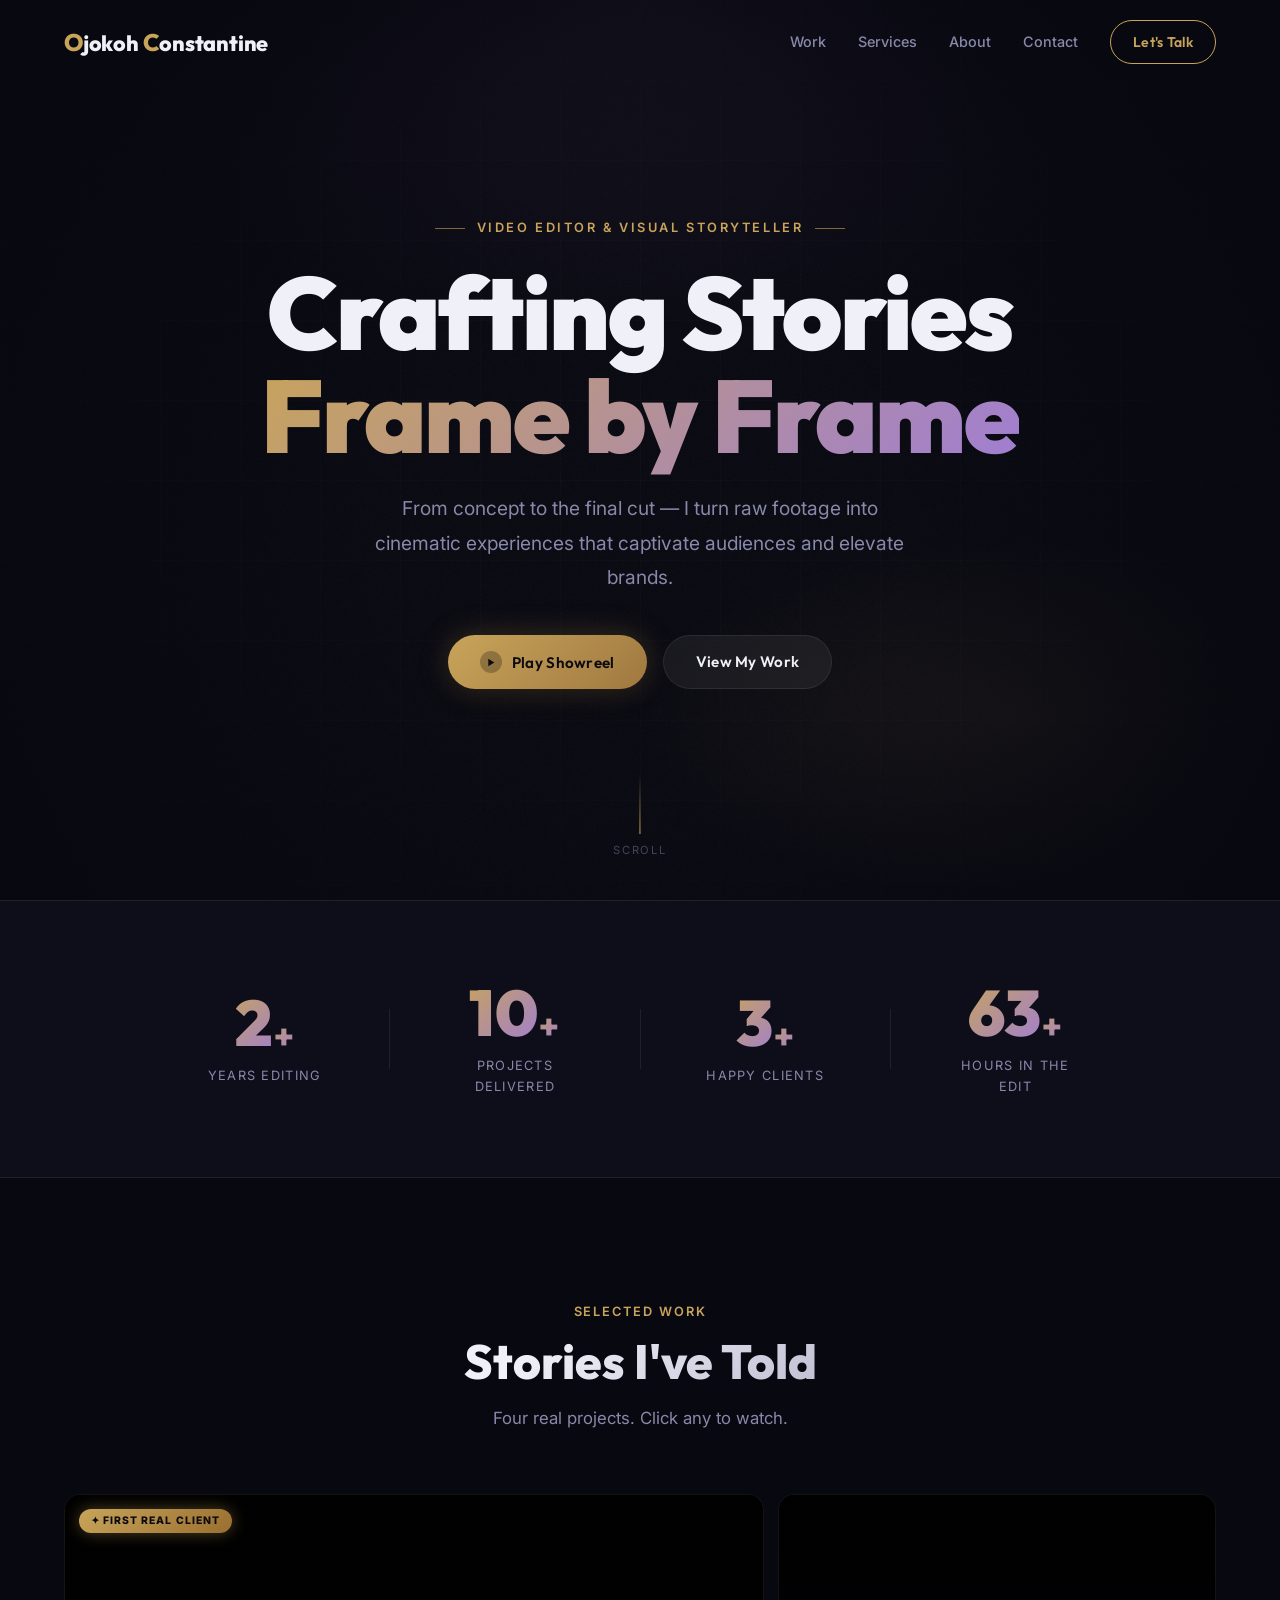
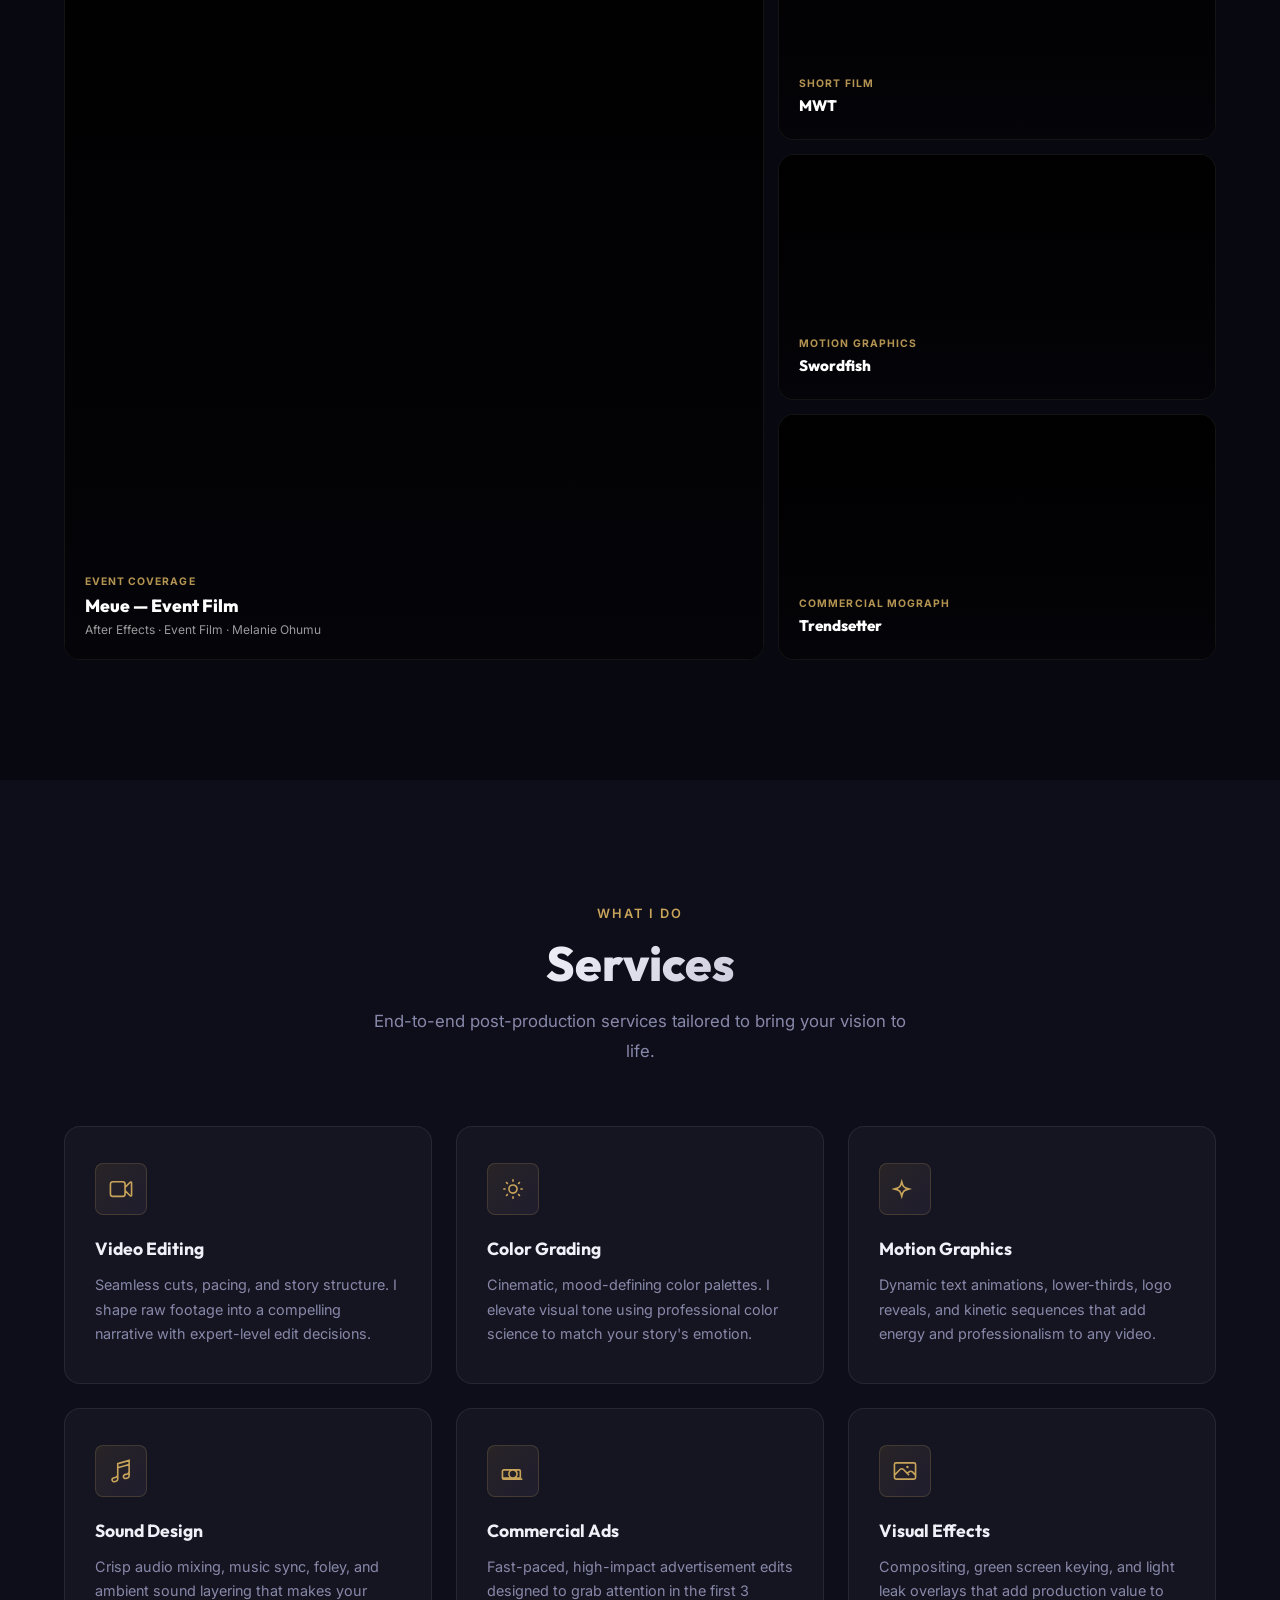
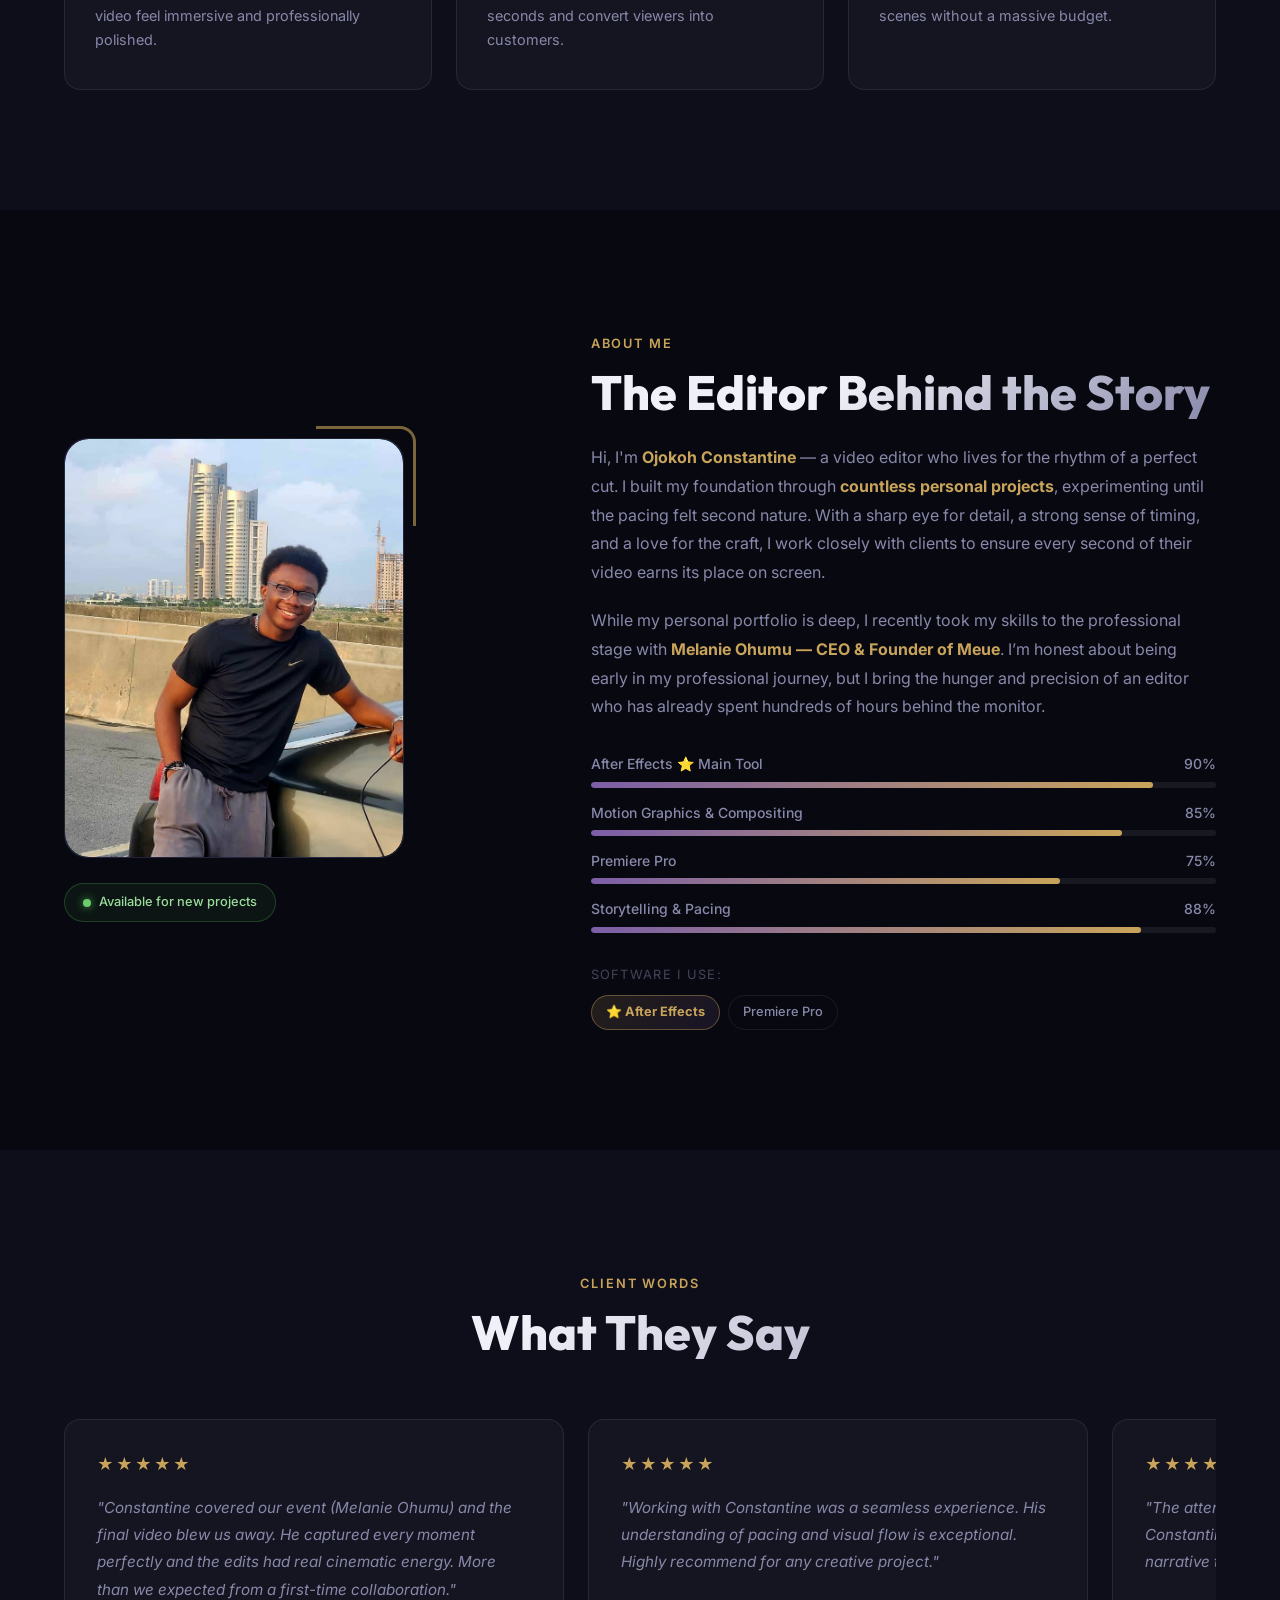
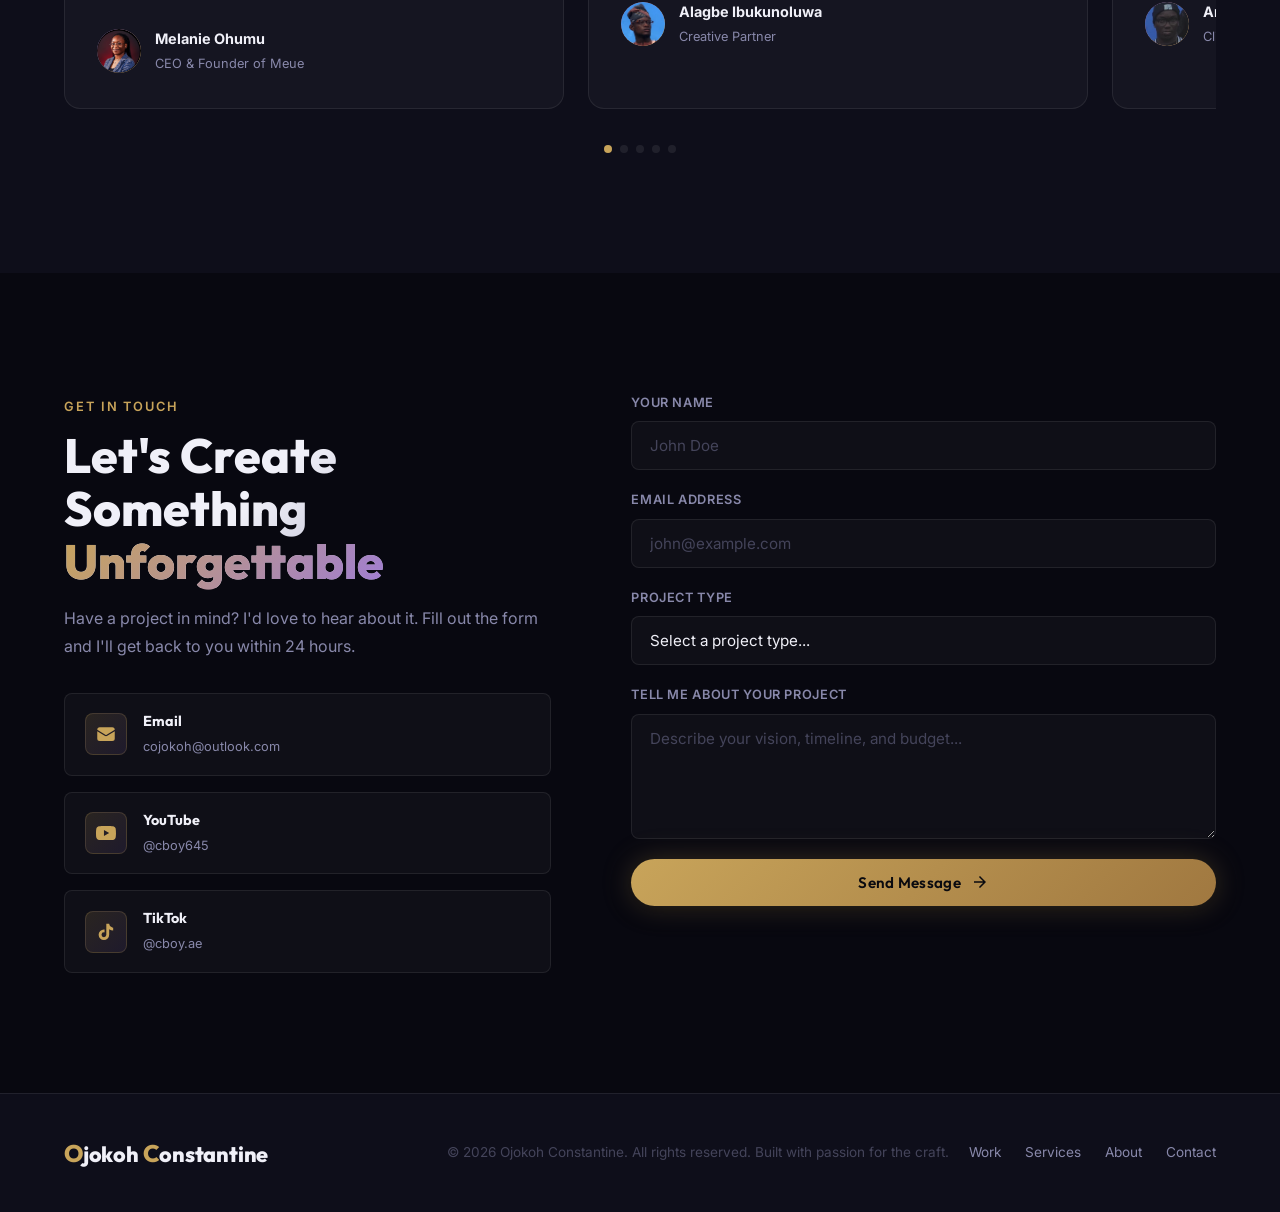
==== commit 56a0fb51: "Fix layout regression, add 10-second snippet loop, and prepare YouTube modal" ====
--- a/index.html
+++ b/index.html
@@ -154,7 +154,12 @@
             d="M19 6.41L17.59 5 12 10.59 6.41 5 5 6.41 10.59 12 5 17.59 6.41 19 12 13.41 17.59 19 19 17.59 13.41 12z" />
         </svg>
       </button>
-      <video class="vid-modal__player" id="vidModalPlayer" controls playsinline loop></video>
+      <div class="vid-modal__player-wrap">
+        <video class="vid-modal__player" id="vidModalPlayer" controls playsinline loop></video>
+        <iframe class="vid-modal__yt-player" id="vidModalYT" frameborder="0"
+          allow="accelerometer; autoplay; clipboard-write; encrypted-media; gyroscope; picture-in-picture"
+          allowfullscreen style="display:none; width:100%; aspect-ratio:16/9; border-radius:12px;"></iframe>
+      </div>
       <div class="vid-modal__info">
         <span class="vid-modal__tag" id="vidModalTag"></span>
         <h3 class="vid-modal__title" id="vidModalTitle"></h3>
@@ -176,7 +181,7 @@
 
         <!-- LARGE FEATURED — Mel -->
         <div class="bento-card bento-card--featured shimmer"
-          data-src="video files/this is the only client he has workded for (meue).mp4"
+          data-src="video files/this is the only client he has workded for (meue).mp4" data-yt-id="YU_MEUE_ID"
           data-title="Melanie Ohumu — Event Film" data-tag="✦ Melanie Ohumu · Event Coverage">
           <video class="bento-thumb" data-src="video files/this is the only client he has workded for (meue).mp4" muted
             playsinline preload="metadata" loop></video>
@@ -196,8 +201,8 @@
         </div>
 
         <!-- Small card — MWT -->
-        <div class="bento-card bento-card--sm shimmer" data-src="video files/MWT-2.mp4" data-title="MWT — Personal Edit"
-          data-tag="Short Film">
+        <div class="bento-card bento-card--sm shimmer" data-src="video files/MWT-2.mp4" data-yt-id="YU_MWT_ID"
+          data-title="MWT — Personal Edit" data-tag="Short Film">
           <video class="bento-thumb" data-src="video files/MWT-2.mp4" muted playsinline preload="metadata" loop></video>
           <div class="bento-card__overlay">
             <div class="bento-card__play-btn">
@@ -214,7 +219,7 @@
 
         <!-- Small card — Swordfish -->
         <div class="bento-card bento-card--sm shimmer" data-src="video files/swordfish mograph.mp4"
-          data-title="Swordfish — Motion Graphics" data-tag="Motion Graphics">
+          data-yt-id="YU_SWORDFISH_ID" data-title="Swordfish — Motion Graphics" data-tag="Motion Graphics">
           <video class="bento-thumb" data-src="video files/swordfish mograph.mp4" muted playsinline preload="metadata"
             loop></video>
           <div class="bento-card__overlay">
@@ -232,7 +237,7 @@
 
         <!-- Small card — Trendsetter -->
         <div class="bento-card bento-card--sm shimmer" data-src="video files/trendsetter mograph wmk_prob3.mov"
-          data-title="Trendsetter — Mograph" data-tag="Commercial Mograph">
+          data-yt-id="YU_TRENDSETTER_ID" data-title="Trendsetter — Mograph" data-tag="Commercial Mograph">
           <video class="bento-thumb" data-src="video files/trendsetter mograph wmk_prob3.mov" muted playsinline
             preload="metadata" loop></video>
           <div class="bento-card__overlay">
--- a/index.css
+++ b/index.css
@@ -1883,8 +1883,6 @@
   transition: transform 0.35s cubic-bezier(0.4, 0, 0.2, 1),
     box-shadow 0.35s cubic-bezier(0.4, 0, 0.2, 1),
     border-color 0.35s ease;
-  aspect-ratio: 16 / 9;
-  /* Ensure fixed height for IntersectionObserver */
 }
 
 .bento-card--featured {
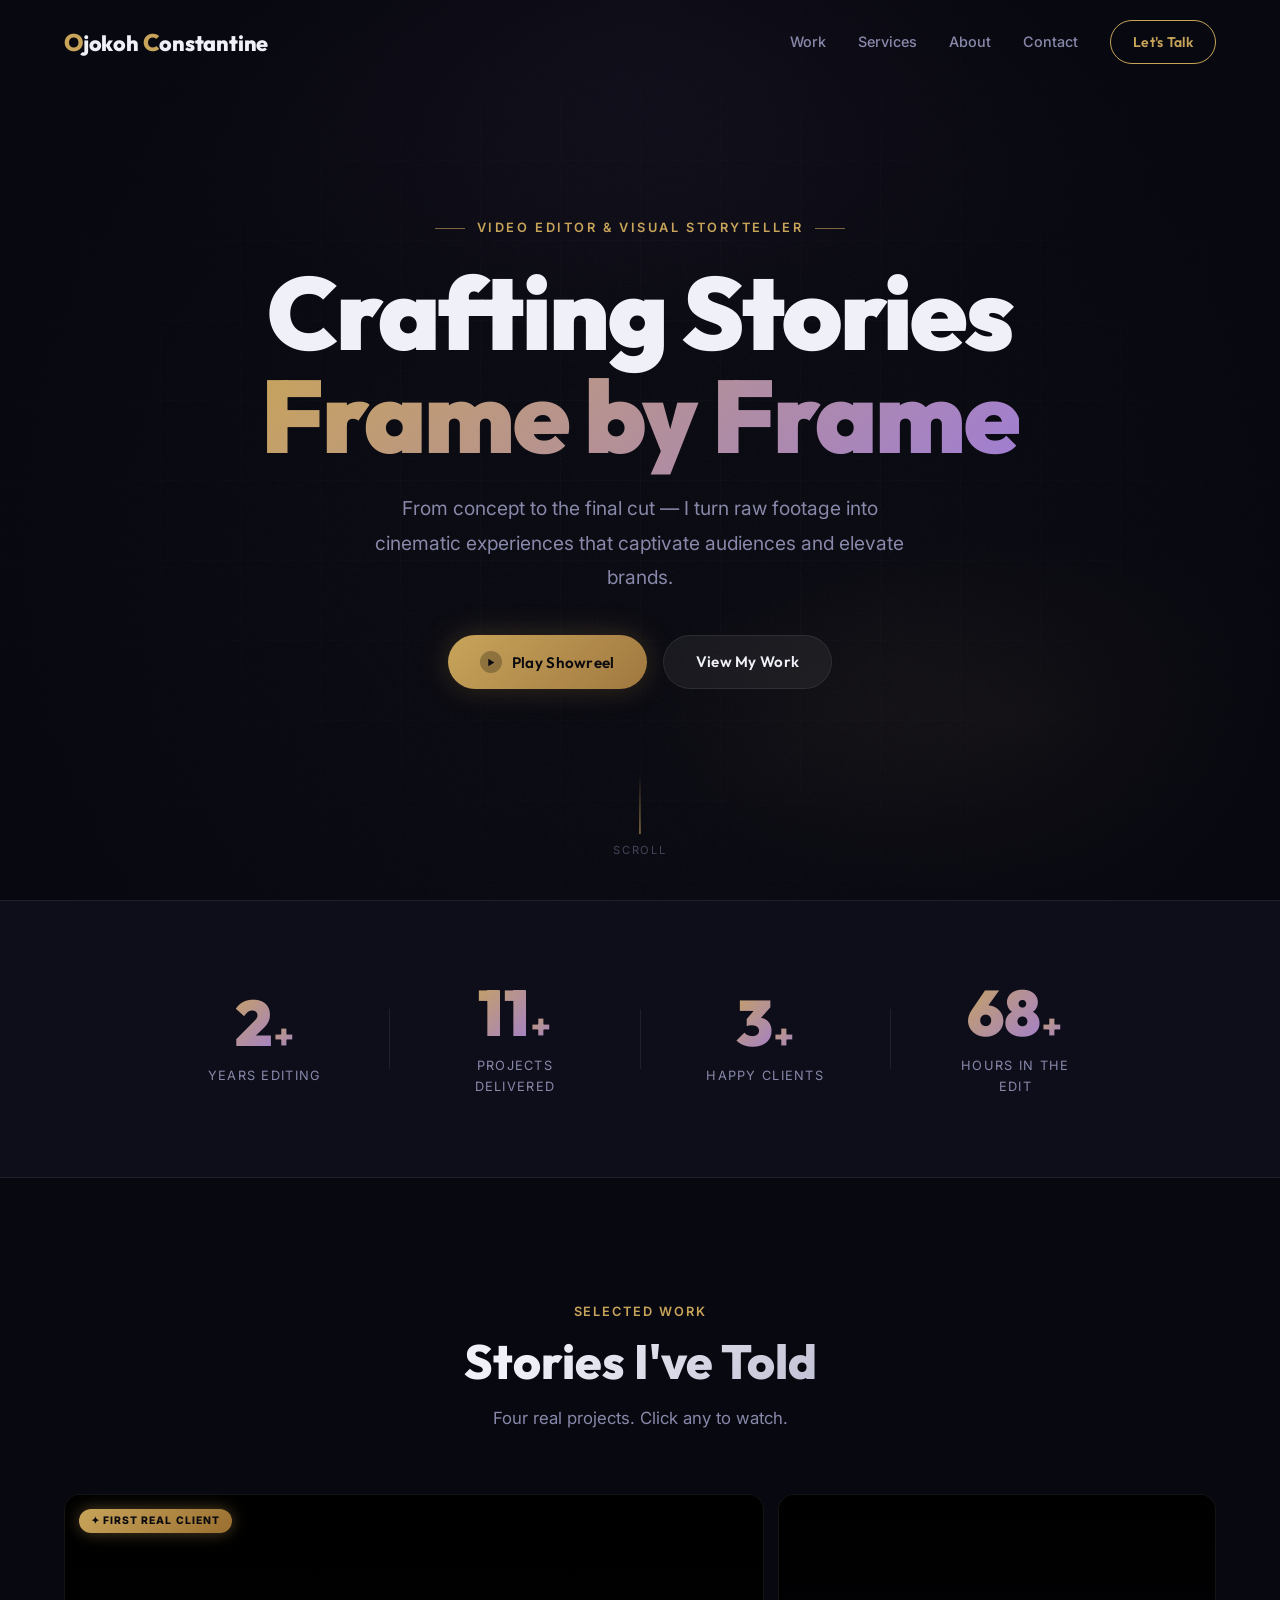
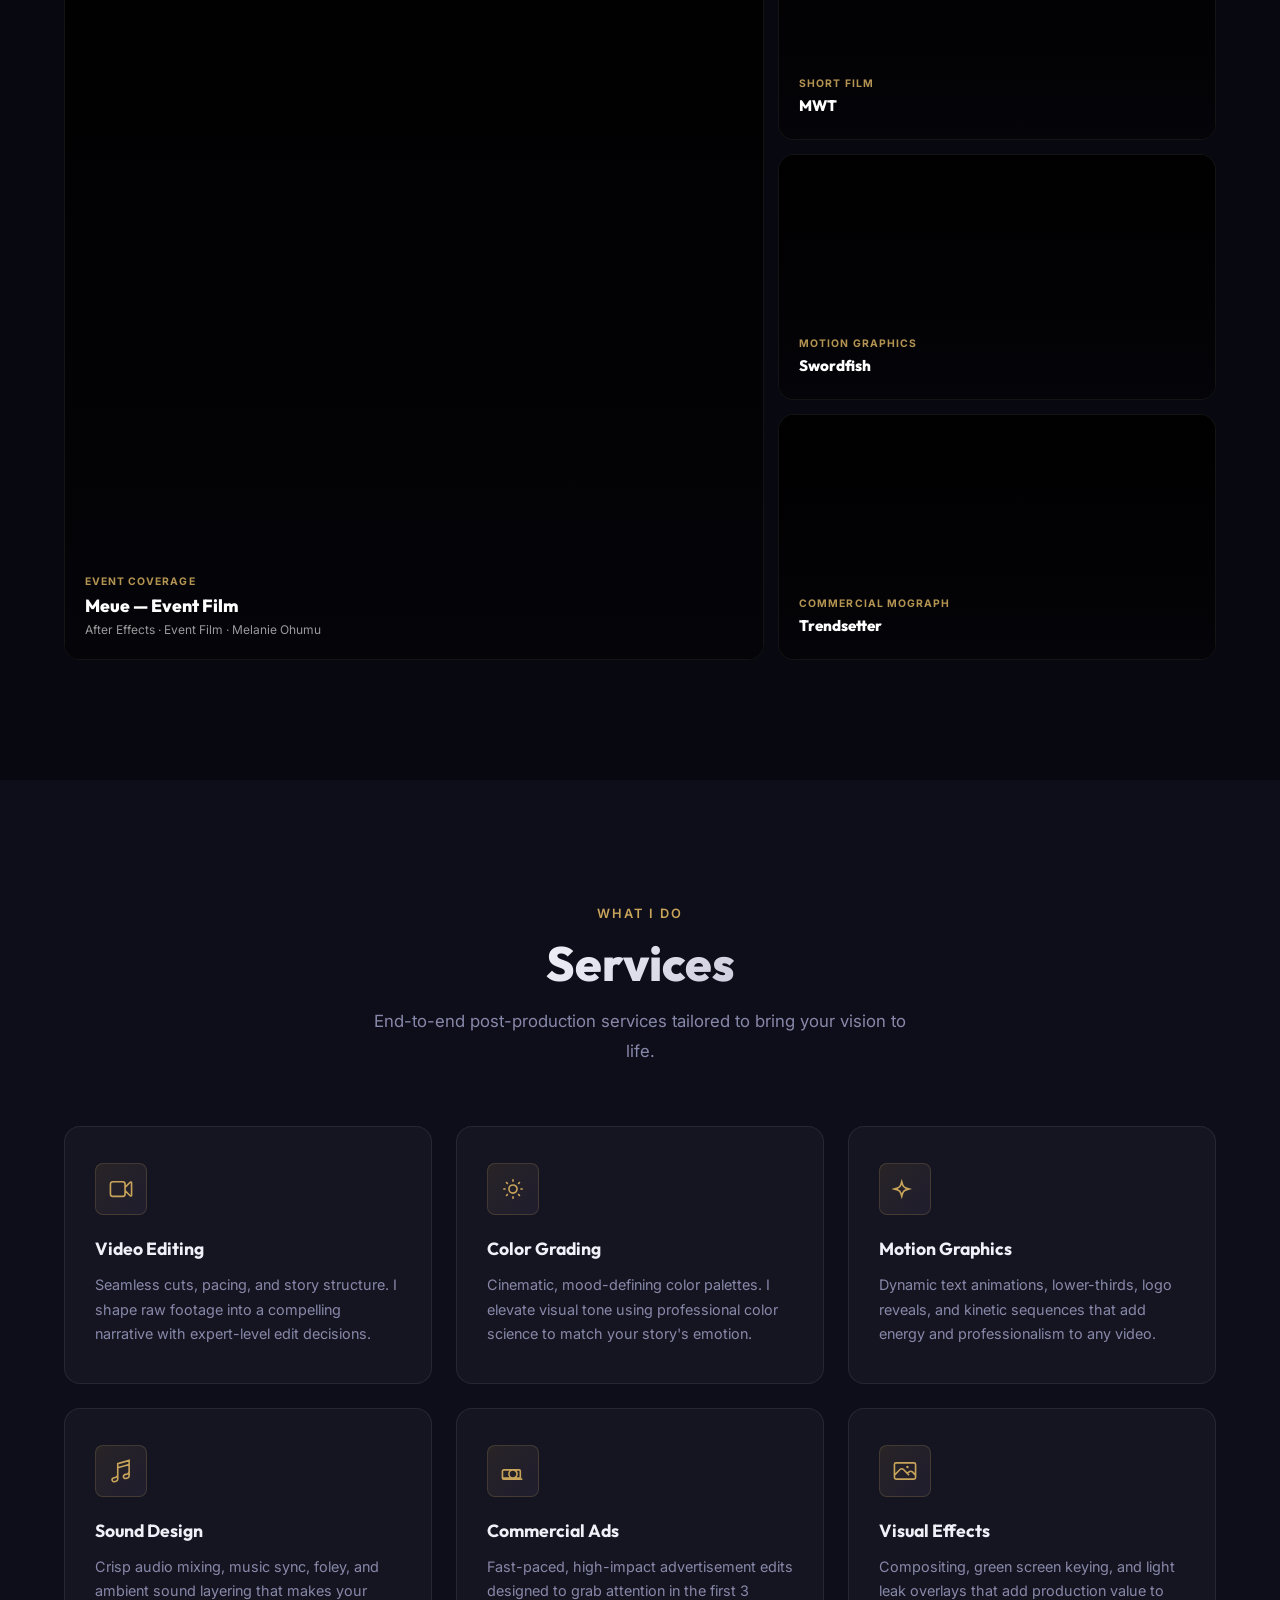
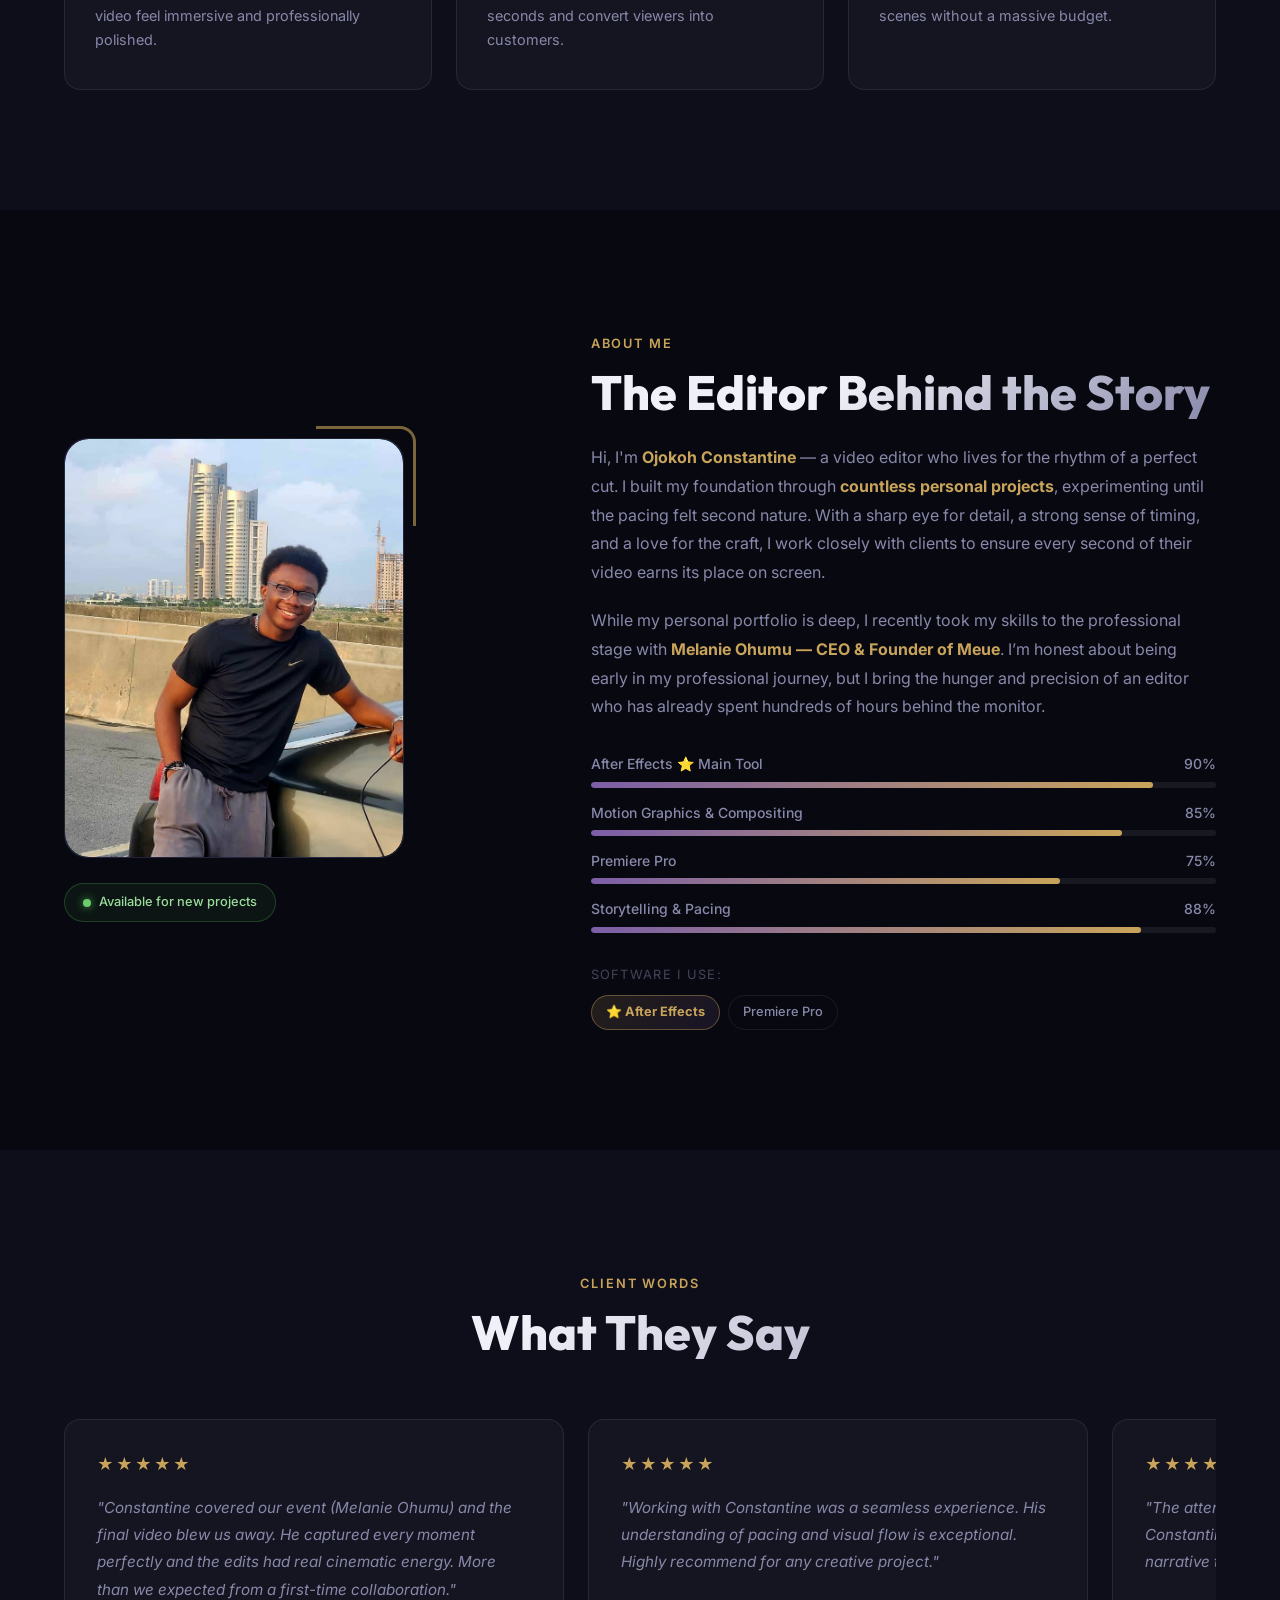
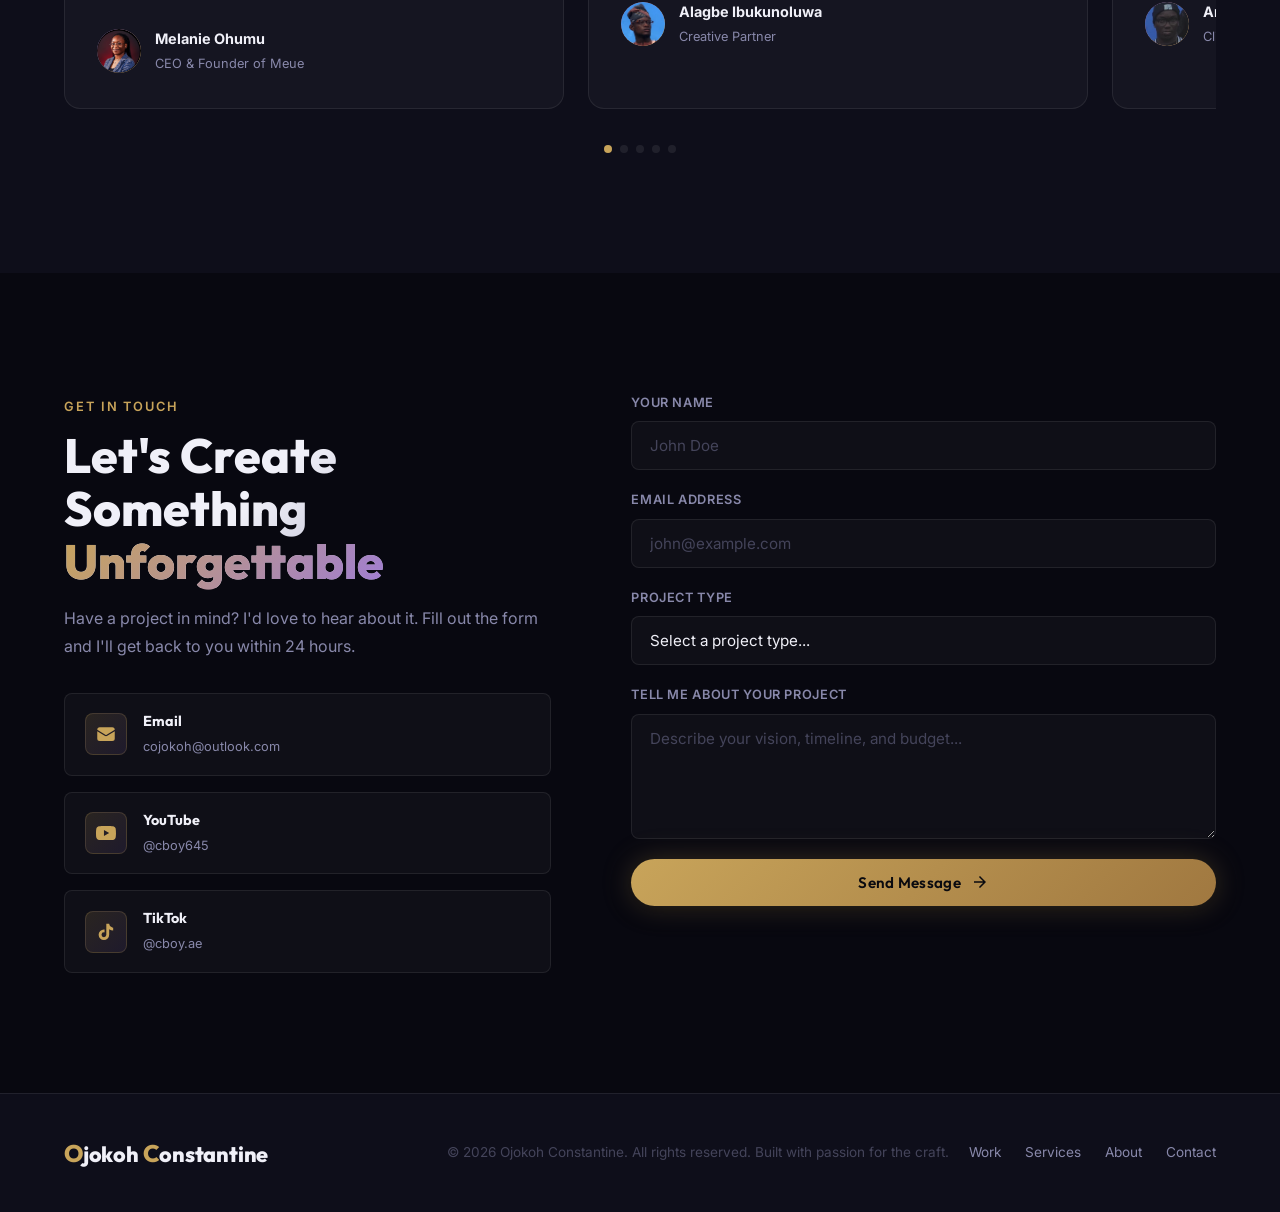
==== commit f5070185: "Finalized YouTube integration with real video IDs" ====
--- a/index.html
+++ b/index.html
@@ -181,7 +181,7 @@
 
         <!-- LARGE FEATURED — Mel -->
         <div class="bento-card bento-card--featured shimmer"
-          data-src="video files/this is the only client he has workded for (meue).mp4" data-yt-id="YU_MEUE_ID"
+          data-src="video files/this is the only client he has workded for (meue).mp4" data-yt-id="IRP3YxaFG0c"
           data-title="Melanie Ohumu — Event Film" data-tag="✦ Melanie Ohumu · Event Coverage">
           <video class="bento-thumb" data-src="video files/this is the only client he has workded for (meue).mp4" muted
             playsinline preload="metadata" loop></video>
@@ -201,7 +201,7 @@
         </div>
 
         <!-- Small card — MWT -->
-        <div class="bento-card bento-card--sm shimmer" data-src="video files/MWT-2.mp4" data-yt-id="YU_MWT_ID"
+        <div class="bento-card bento-card--sm shimmer" data-src="video files/MWT-2.mp4" data-yt-id="ptyvo84J_Hs"
           data-title="MWT — Personal Edit" data-tag="Short Film">
           <video class="bento-thumb" data-src="video files/MWT-2.mp4" muted playsinline preload="metadata" loop></video>
           <div class="bento-card__overlay">
@@ -219,7 +219,7 @@
 
         <!-- Small card — Swordfish -->
         <div class="bento-card bento-card--sm shimmer" data-src="video files/swordfish mograph.mp4"
-          data-yt-id="YU_SWORDFISH_ID" data-title="Swordfish — Motion Graphics" data-tag="Motion Graphics">
+          data-yt-id="ePmETL9aA9k" data-title="Swordfish — Motion Graphics" data-tag="Motion Graphics">
           <video class="bento-thumb" data-src="video files/swordfish mograph.mp4" muted playsinline preload="metadata"
             loop></video>
           <div class="bento-card__overlay">
@@ -237,7 +237,7 @@
 
         <!-- Small card — Trendsetter -->
         <div class="bento-card bento-card--sm shimmer" data-src="video files/trendsetter mograph wmk_prob3.mov"
-          data-yt-id="YU_TRENDSETTER_ID" data-title="Trendsetter — Mograph" data-tag="Commercial Mograph">
+          data-yt-id="fBI67-bVgdg" data-title="Trendsetter — Mograph" data-tag="Commercial Mograph">
           <video class="bento-thumb" data-src="video files/trendsetter mograph wmk_prob3.mov" muted playsinline
             preload="metadata" loop></video>
           <div class="bento-card__overlay">
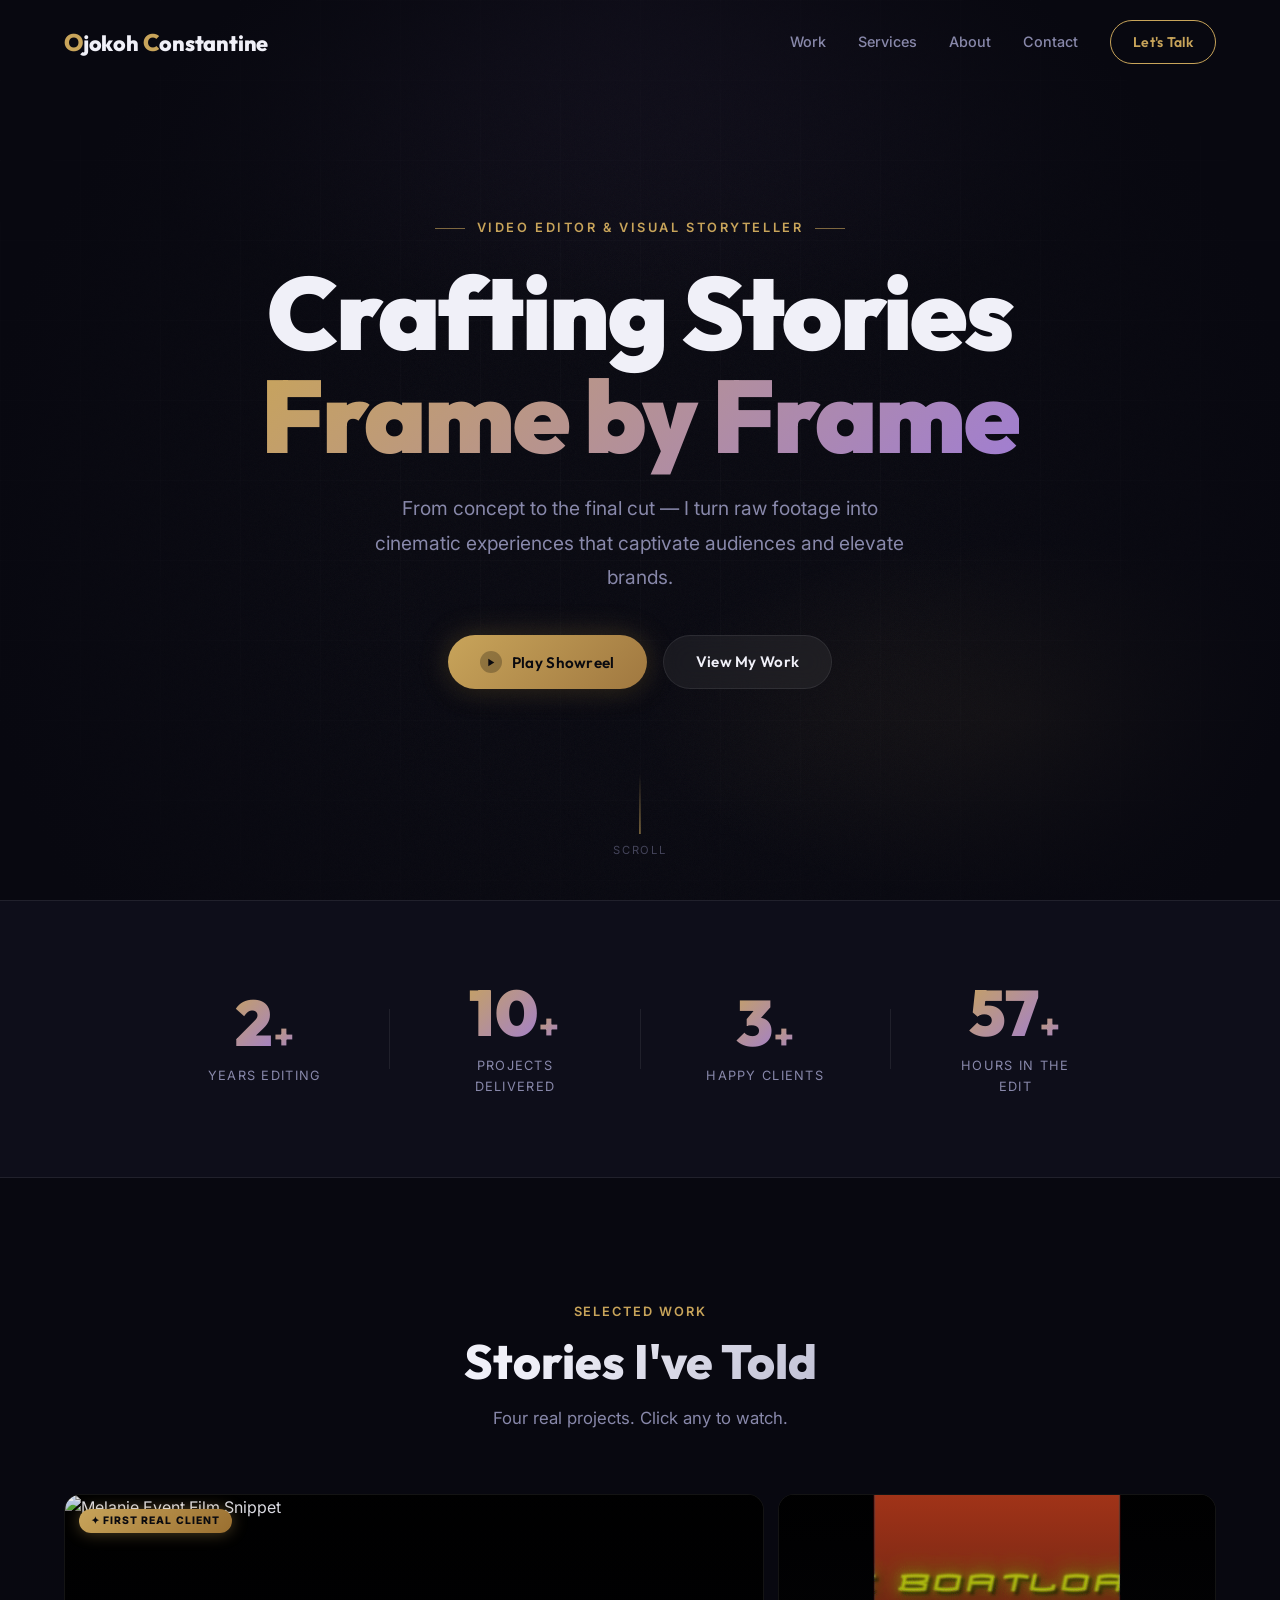
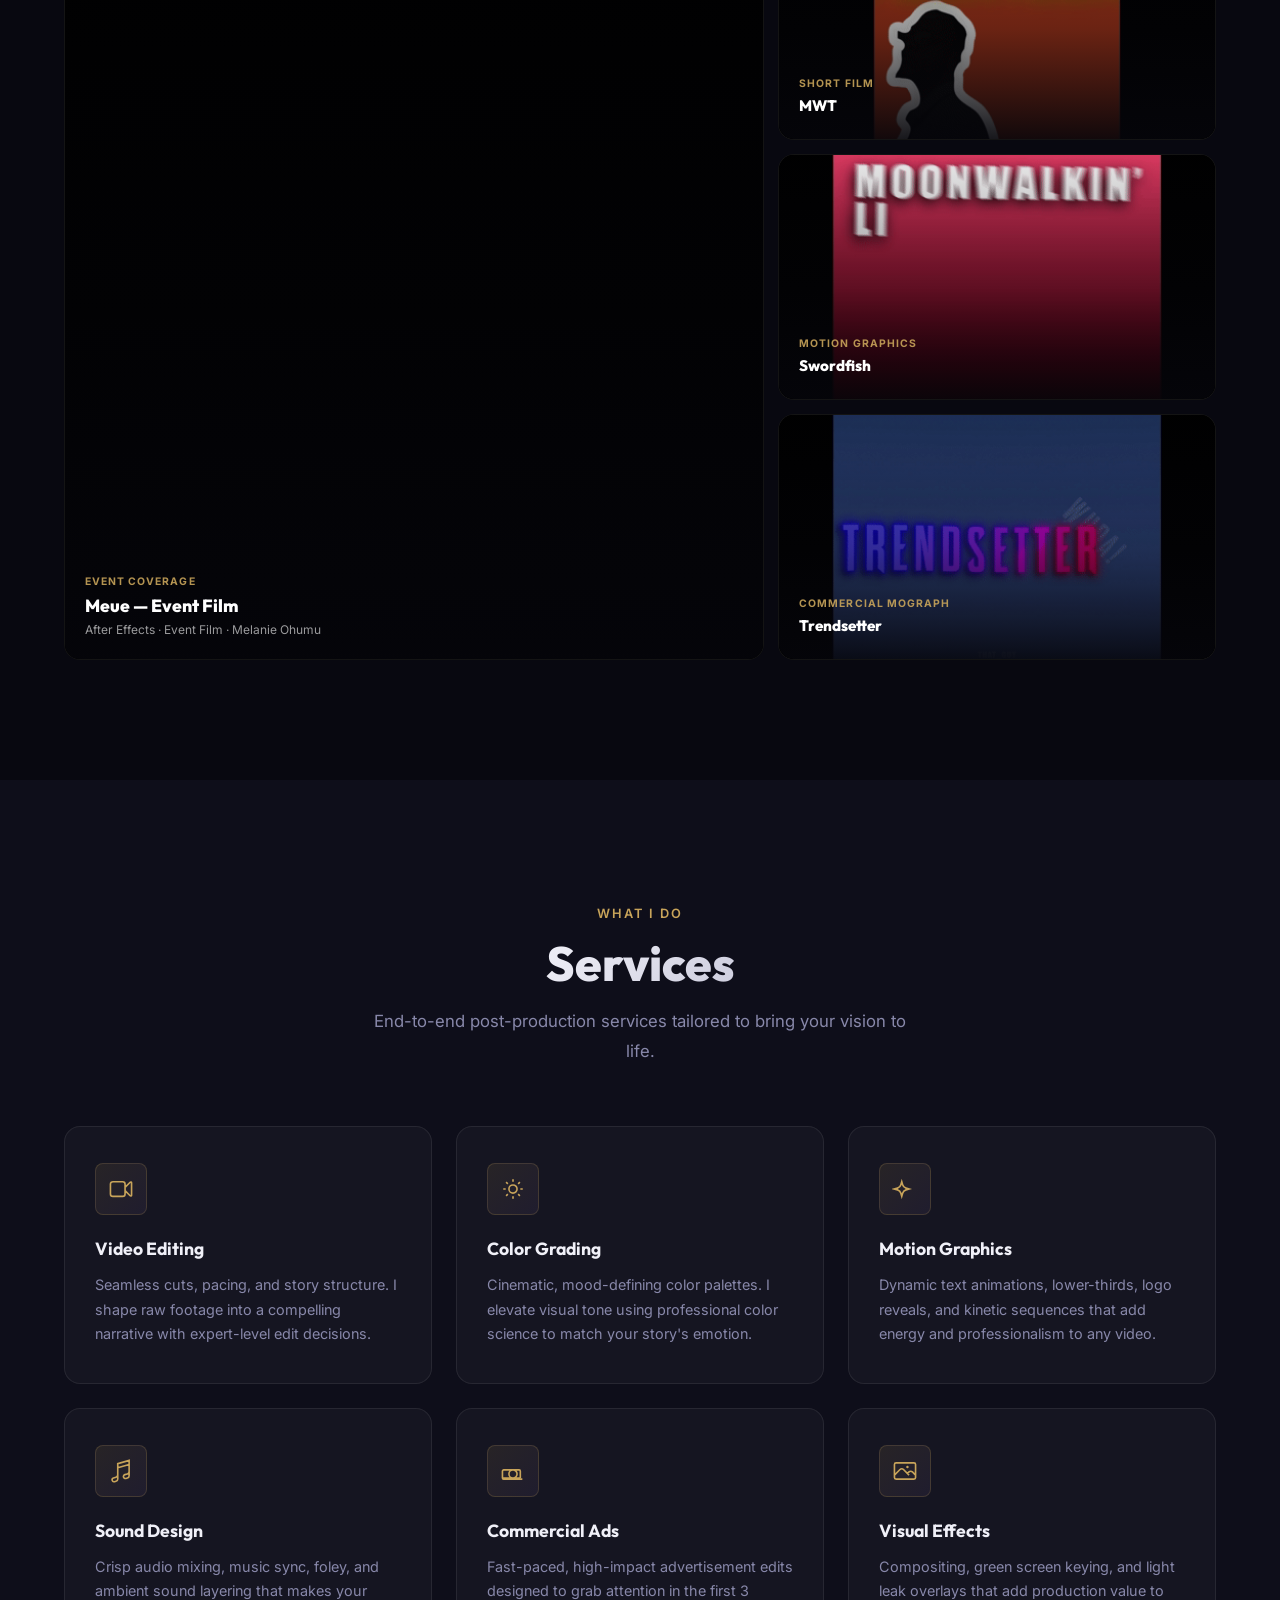
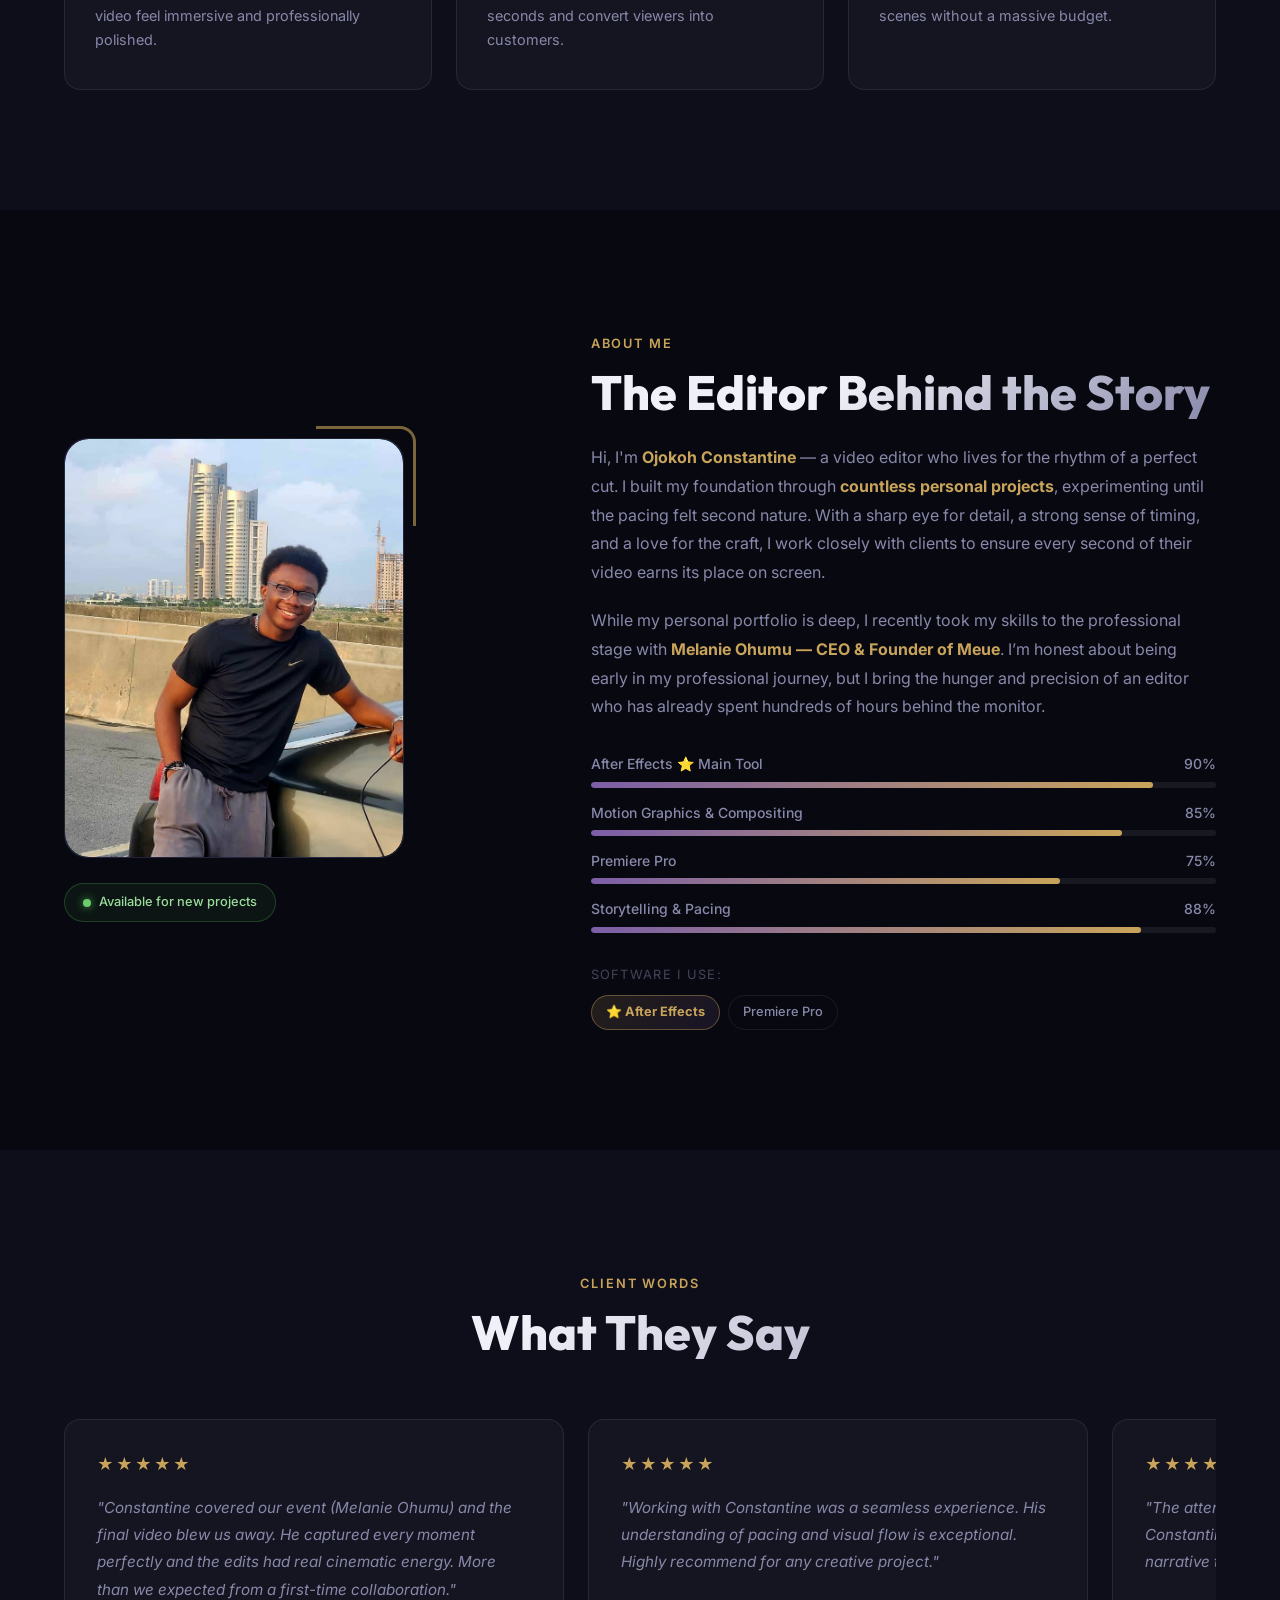
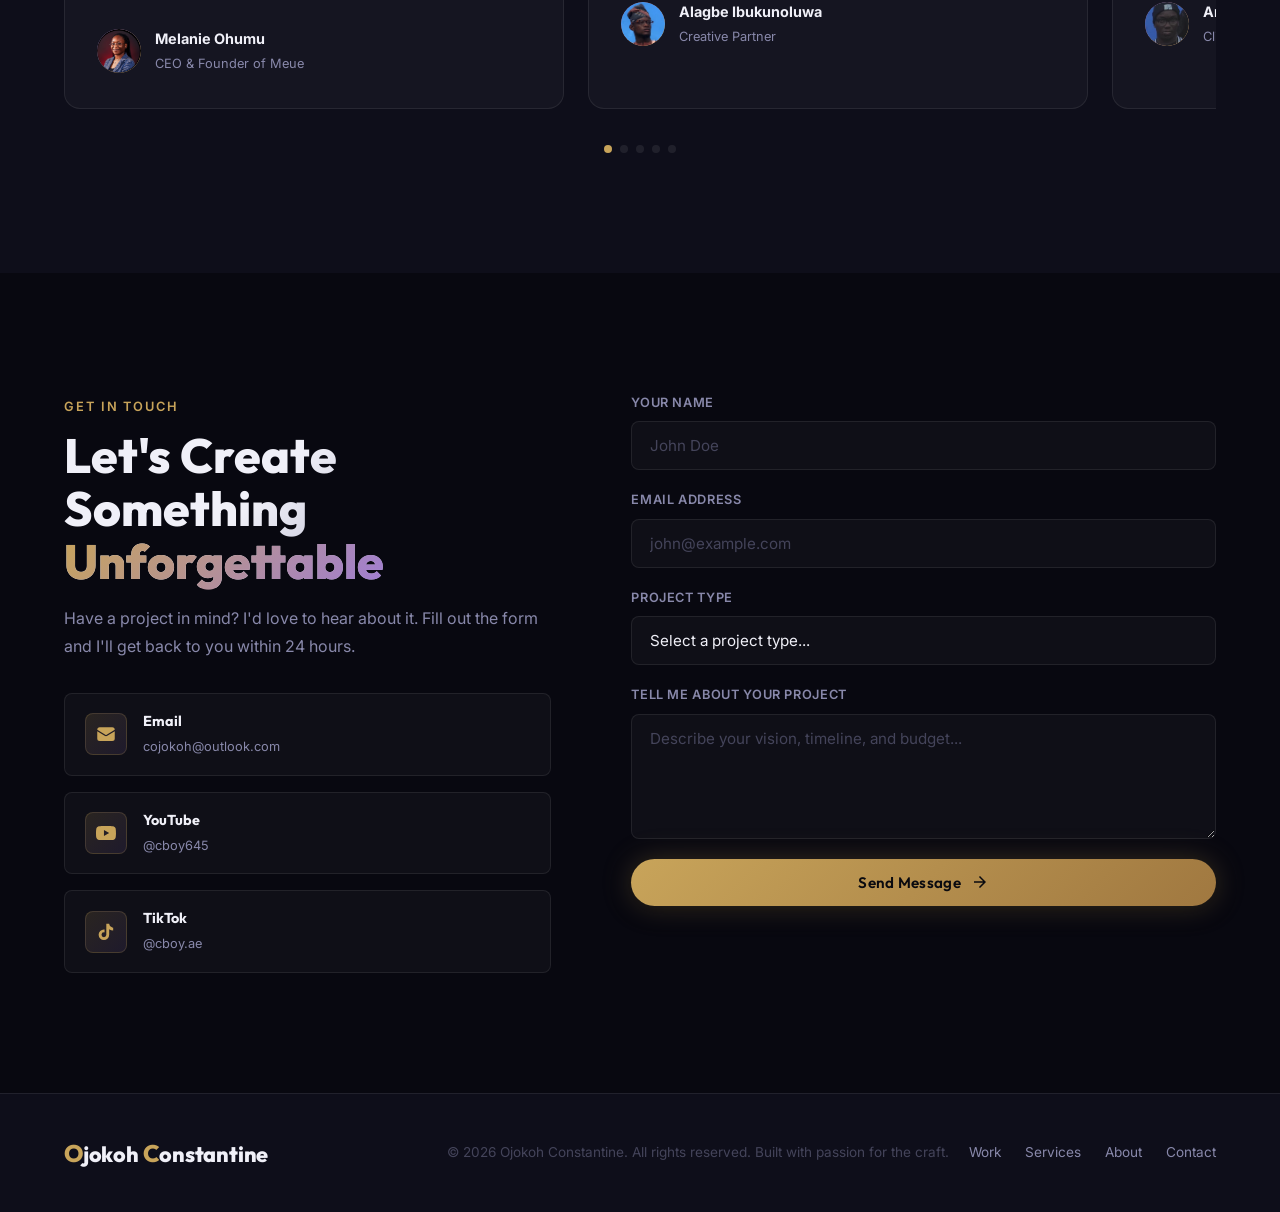
==== commit 1d058e69: "Replace heavy MP4 master snippets with highly compressed 5-second GIFs for massive mobile payload re" ====
--- a/index.html
+++ b/index.html
@@ -183,8 +183,8 @@
         <div class="bento-card bento-card--featured shimmer"
           data-src="video files/this is the only client he has workded for (meue).mp4" data-yt-id="IRP3YxaFG0c"
           data-title="Melanie Ohumu — Event Film" data-tag="✦ Melanie Ohumu · Event Coverage">
-          <video class="bento-thumb" data-src="video files/this is the only client he has workded for (meue).mp4" muted
-            playsinline preload="metadata" loop></video>
+          <img class="bento-thumb" src="video files/this is the only client he has workded for (meue).gif"
+            alt="Melanie Event Film Snippet" loading="lazy">
           <div class="bento-card__overlay">
             <div class="bento-card__badge">✦ First Real Client</div>
             <div class="bento-card__play-btn">
@@ -203,7 +203,7 @@
         <!-- Small card — MWT -->
         <div class="bento-card bento-card--sm shimmer" data-src="video files/MWT-2.mp4" data-yt-id="ptyvo84J_Hs"
           data-title="MWT — Personal Edit" data-tag="Short Film">
-          <video class="bento-thumb" data-src="video files/MWT-2.mp4" muted playsinline preload="metadata" loop></video>
+          <img class="bento-thumb" src="video files/MWT-2.gif" alt="MWT Cinematic Snippet" loading="lazy">
           <div class="bento-card__overlay">
             <div class="bento-card__play-btn">
               <svg viewBox="0 0 24 24" fill="currentColor">
@@ -220,8 +220,8 @@
         <!-- Small card — Swordfish -->
         <div class="bento-card bento-card--sm shimmer" data-src="video files/swordfish mograph.mp4"
           data-yt-id="ePmETL9aA9k" data-title="Swordfish — Motion Graphics" data-tag="Motion Graphics">
-          <video class="bento-thumb" data-src="video files/swordfish mograph.mp4" muted playsinline preload="metadata"
-            loop></video>
+          <img class="bento-thumb" src="video files/swordfish mograph.gif" alt="Swordfish Mograph Snippet"
+            loading="lazy">
           <div class="bento-card__overlay">
             <div class="bento-card__play-btn">
               <svg viewBox="0 0 24 24" fill="currentColor">
@@ -238,8 +238,8 @@
         <!-- Small card — Trendsetter -->
         <div class="bento-card bento-card--sm shimmer" data-src="video files/trendsetter mograph wmk_prob3.mov"
           data-yt-id="fBI67-bVgdg" data-title="Trendsetter — Mograph" data-tag="Commercial Mograph">
-          <video class="bento-thumb" data-src="video files/trendsetter mograph wmk_prob3.mov" muted playsinline
-            preload="metadata" loop></video>
+          <img class="bento-thumb" src="video files/trendsetter mograph wmk_prob3.gif" alt="Trendsetter Mograph Snippet"
+            loading="lazy">
           <div class="bento-card__overlay">
             <div class="bento-card__play-btn">
               <svg viewBox="0 0 24 24" fill="currentColor">
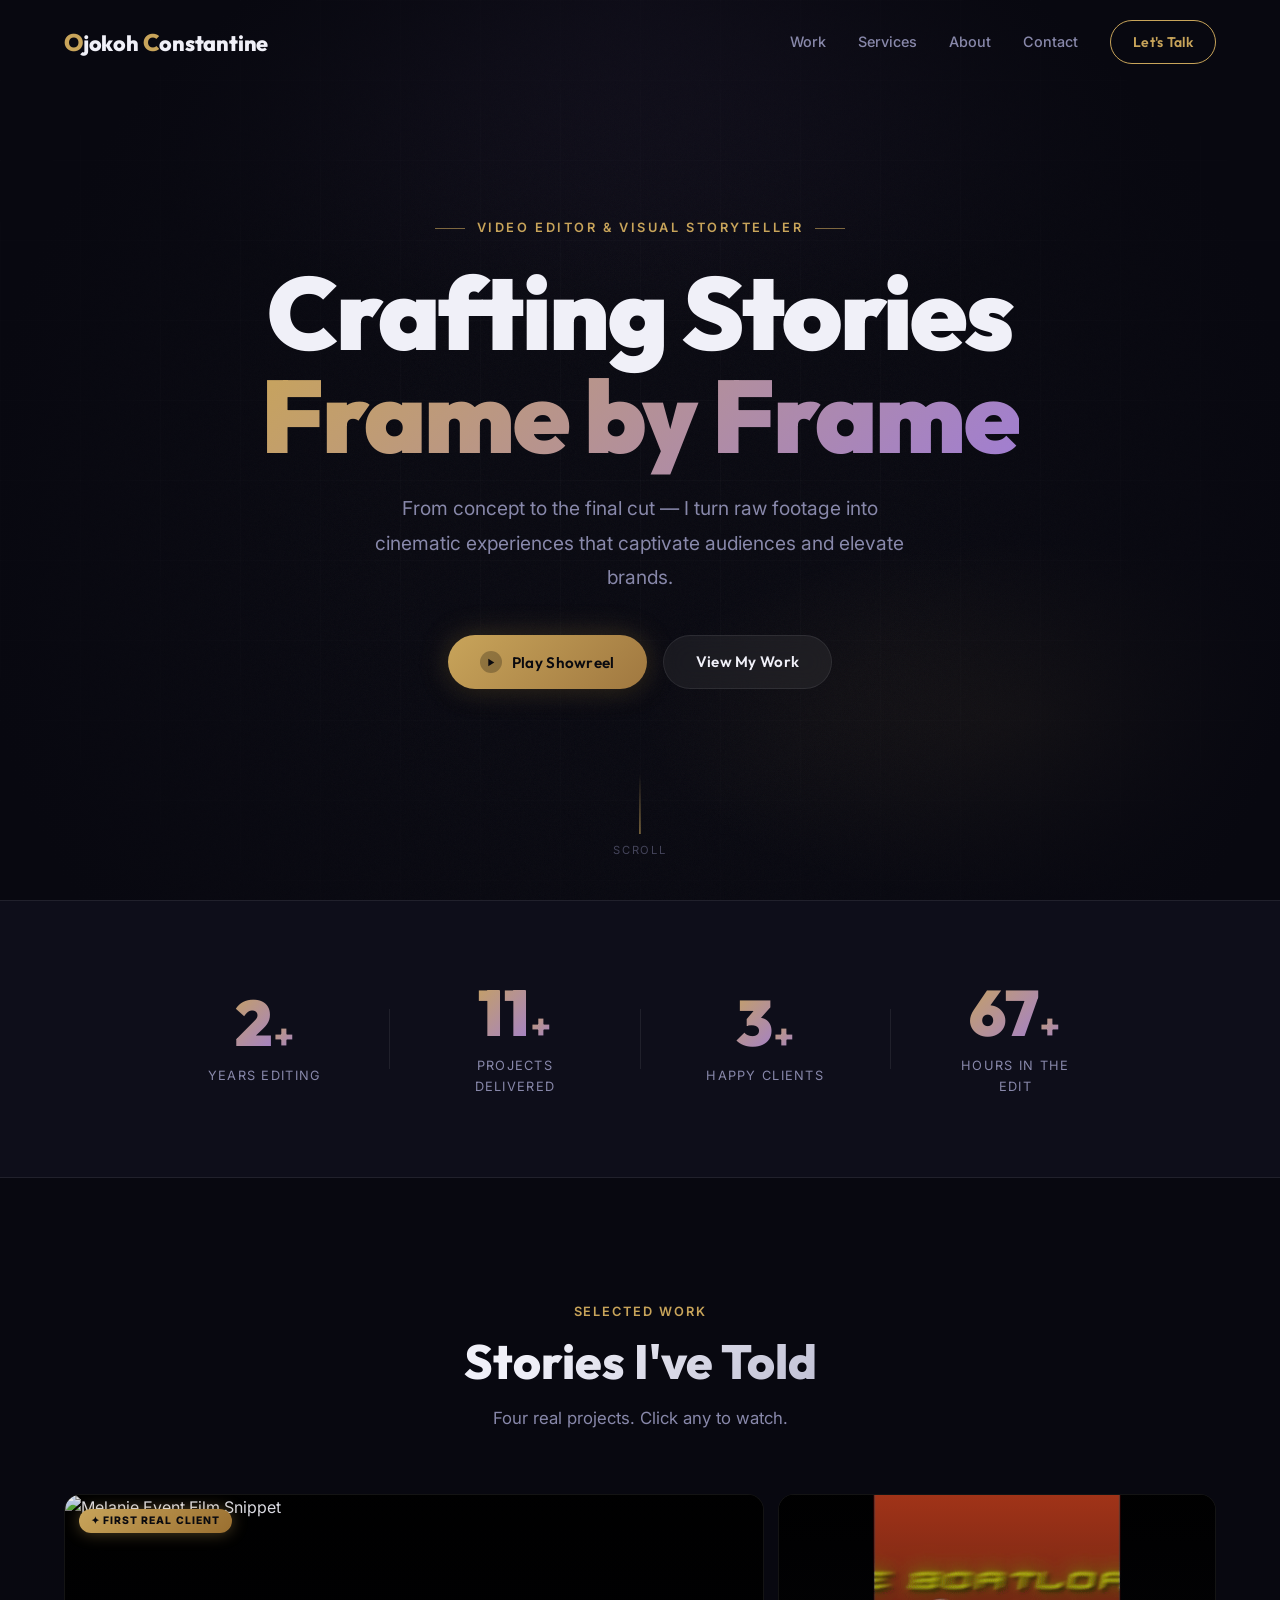
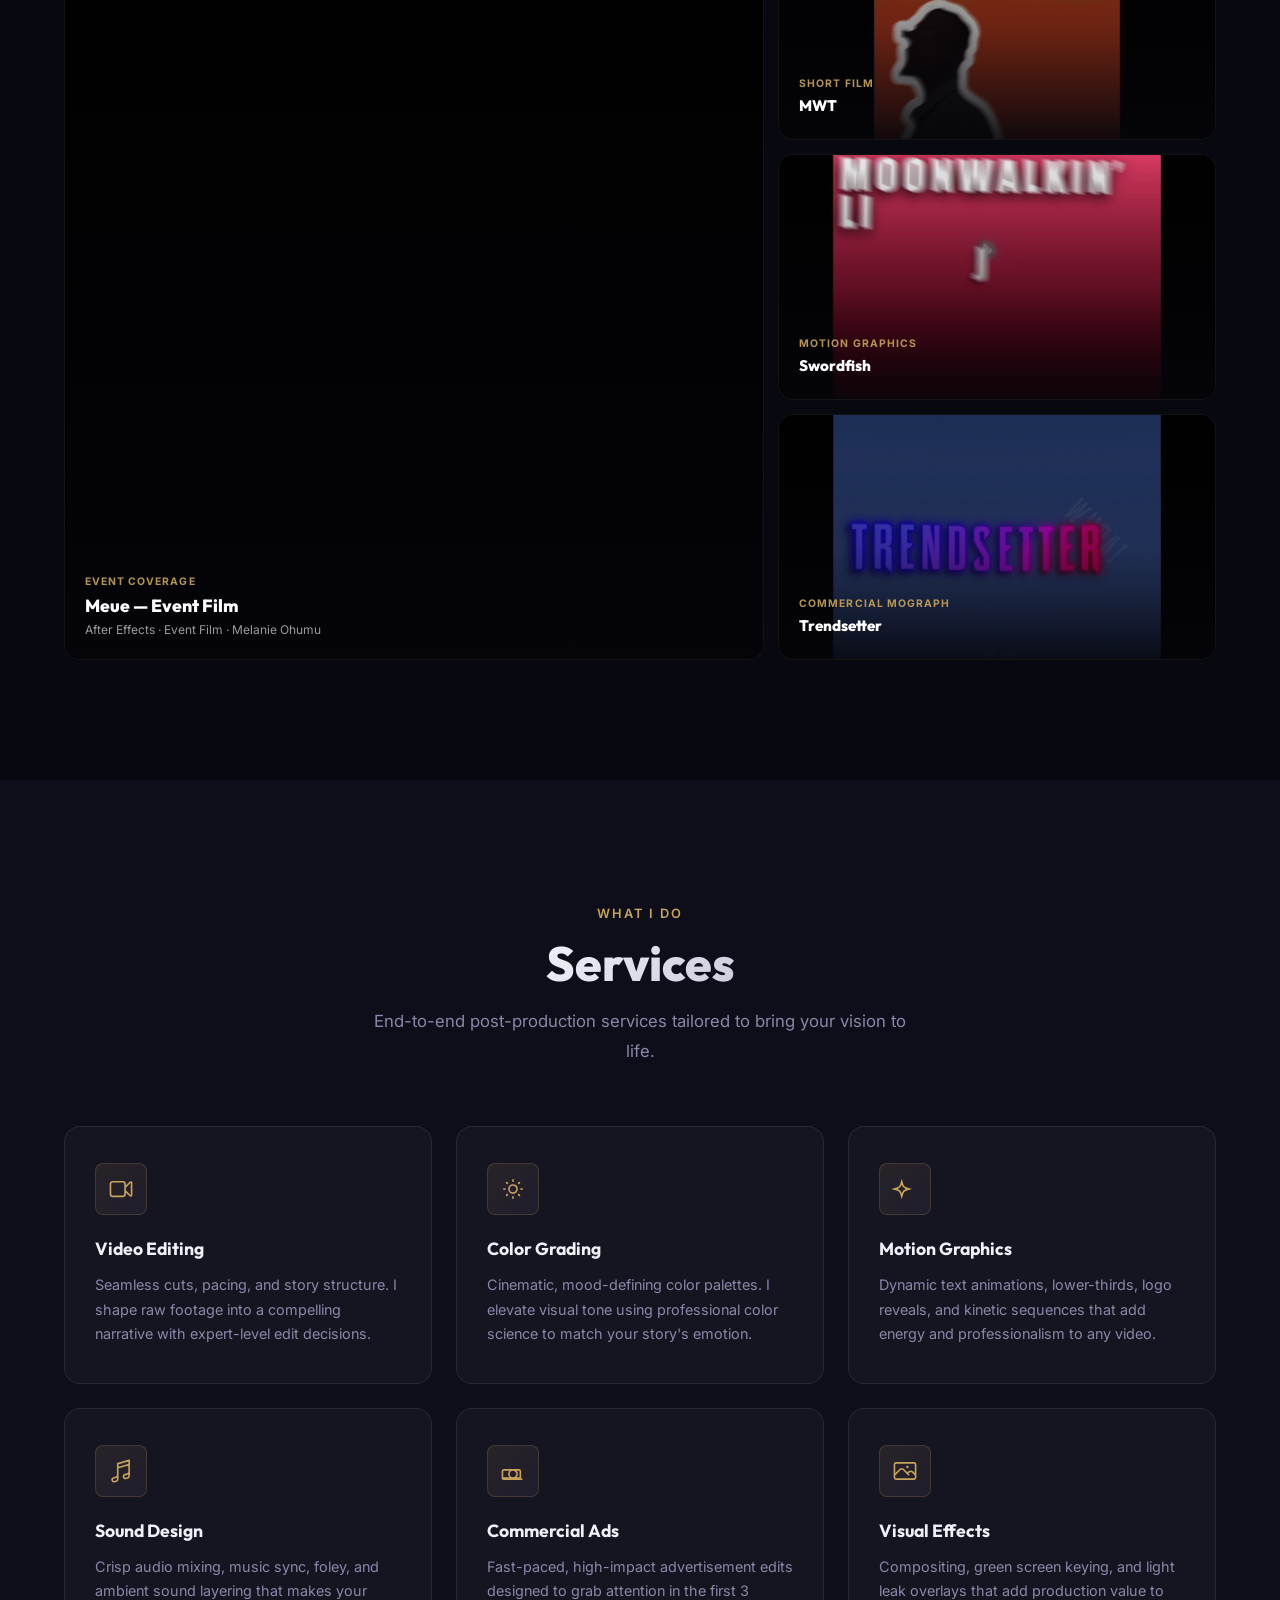
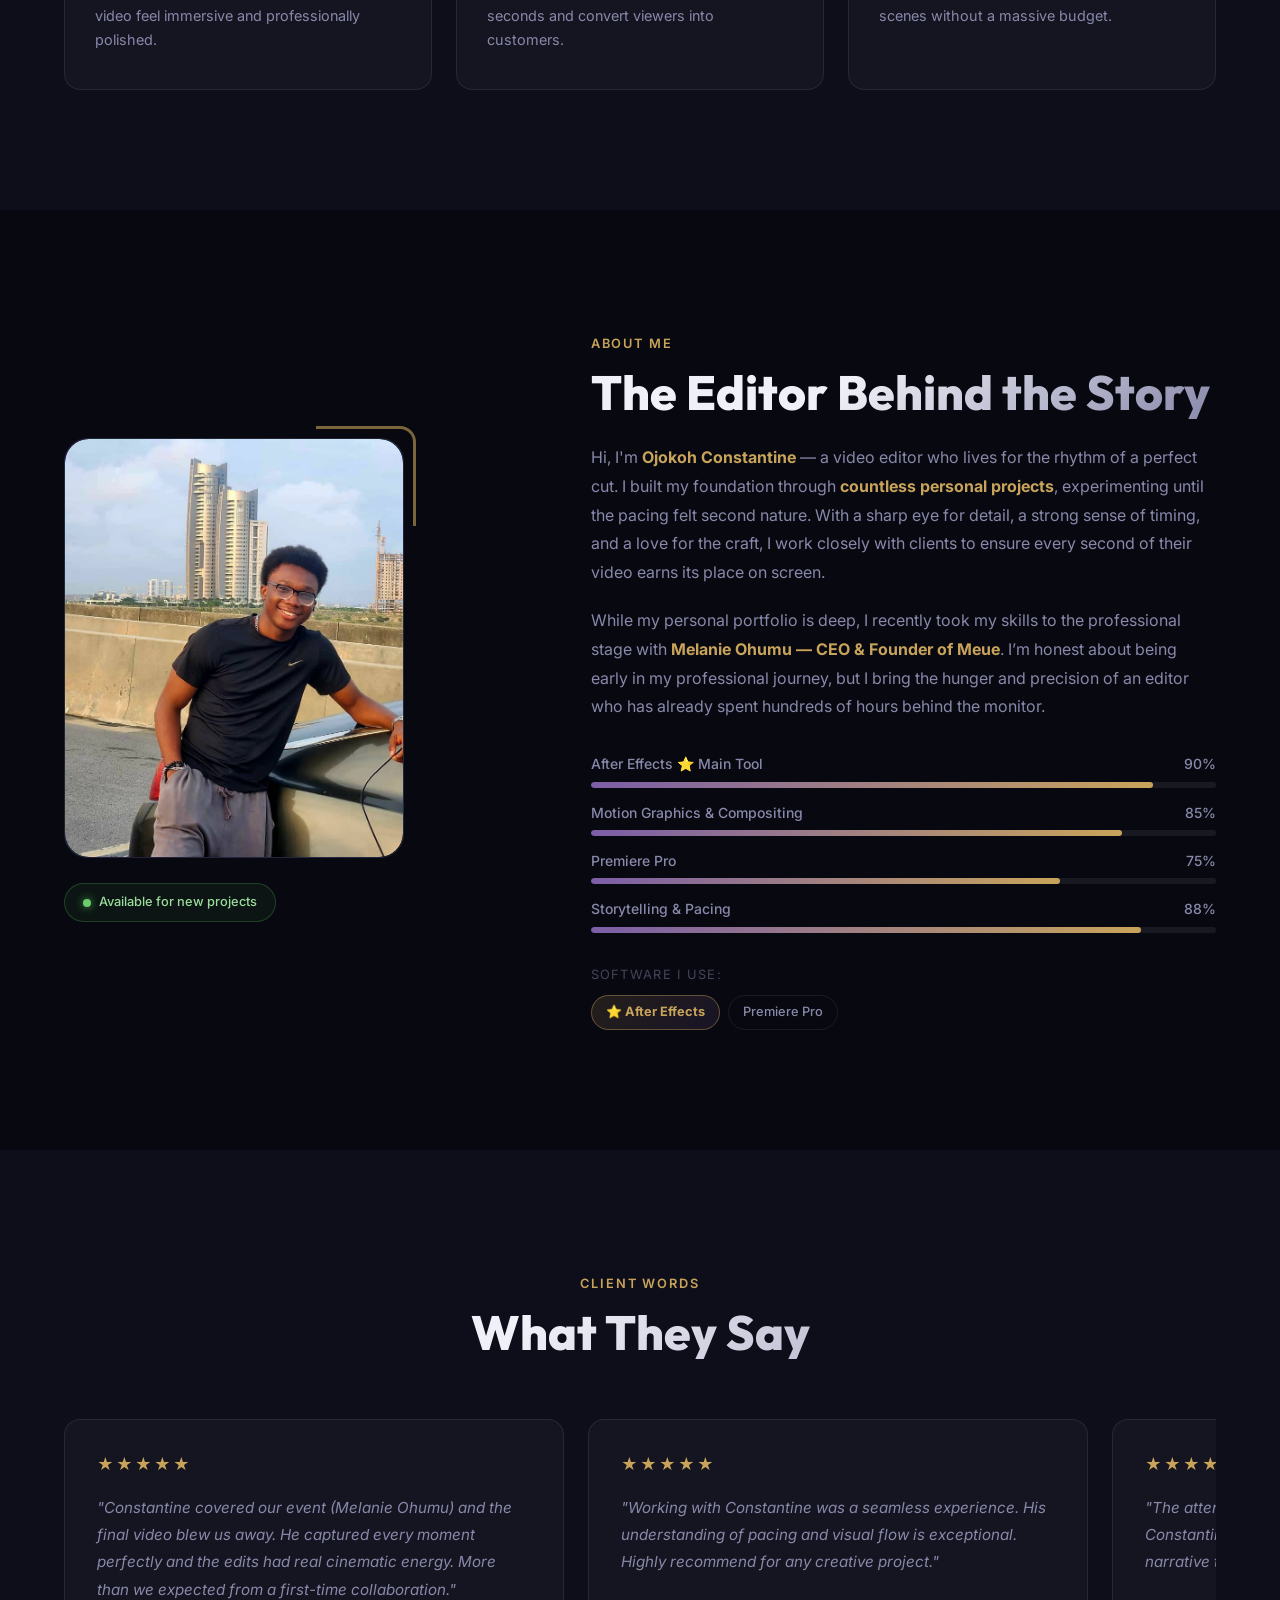
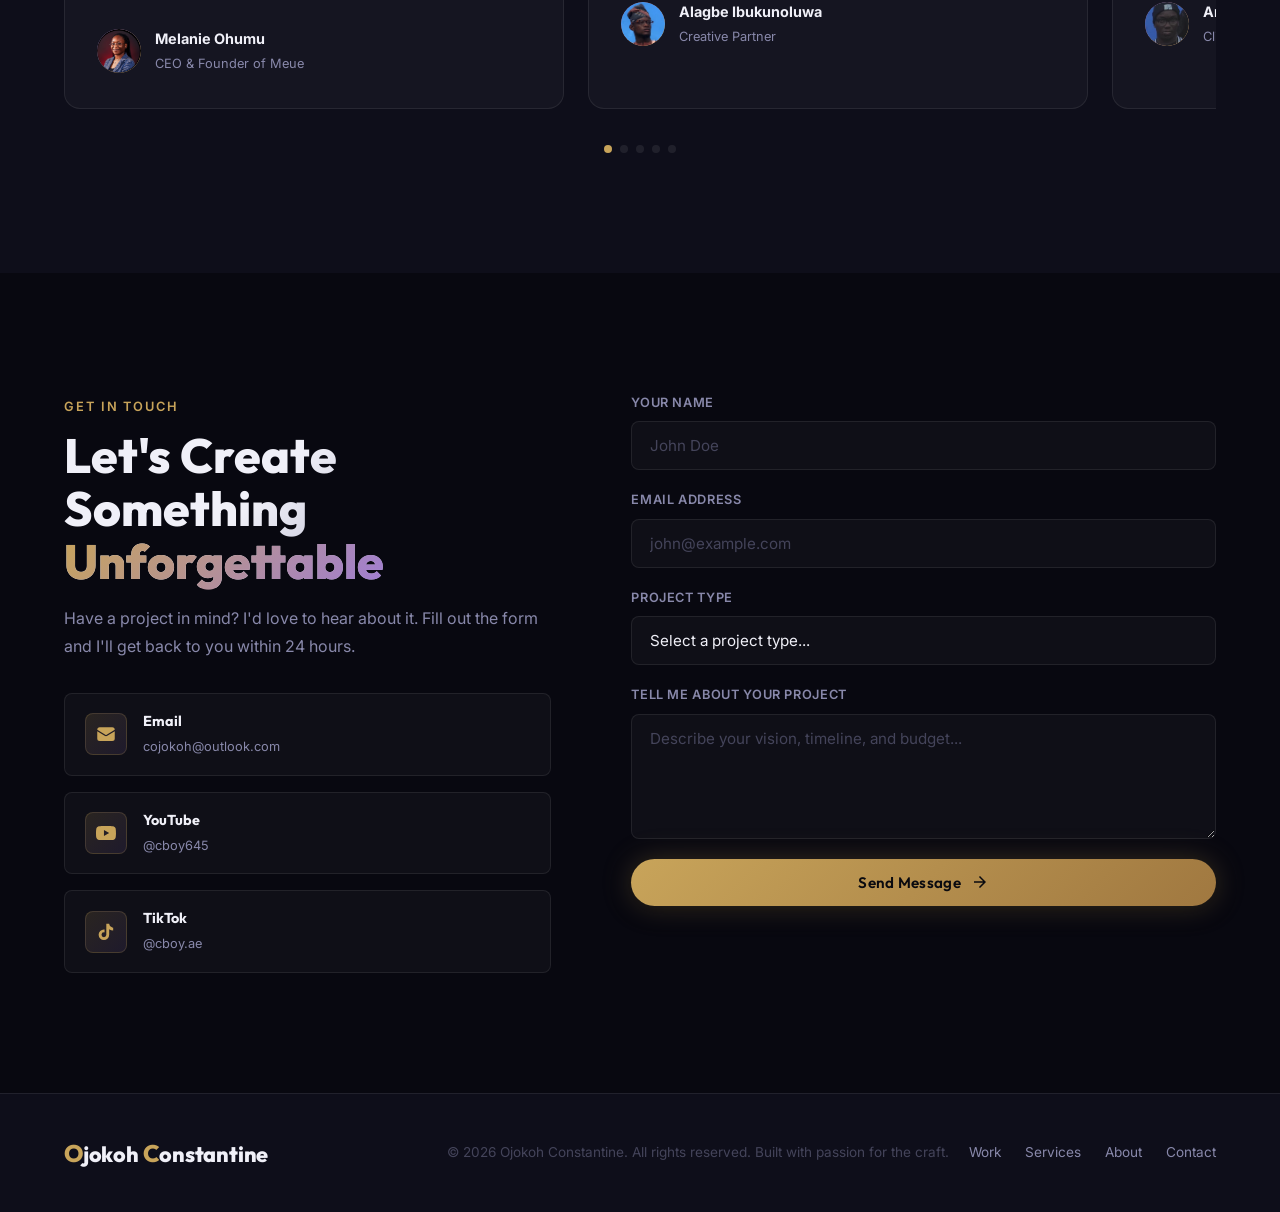
==== commit f435f2f9: "Fix play showreel modal squishing on mobile devices by removing 16:9 constraint" ====
--- a/index.html
+++ b/index.html
@@ -12,8 +12,8 @@
   <link
     href="https://fonts.googleapis.com/css2?family=Outfit:wght@400;600;700;900&family=Inter:wght@400;600&display=swap"
     rel="stylesheet" />
-  <link rel="stylesheet" href="index.css?v=2.1">
-  <link rel="stylesheet" href="mobile.css?v=2.1">
+  <link rel="stylesheet" href="index.css?v=2.2">
+  <link rel="stylesheet" href="mobile.css?v=2.2">
 </head>
 
 <body>
--- a/mobile.css
+++ b/mobile.css
@@ -215,6 +215,13 @@
     width: 9px;
     height: 9px;
   }
+
+  /* Fix for the initial "Play Showreel" modal content being squished */
+  .modal__video-wrap {
+    aspect-ratio: auto;
+    min-height: 320px;
+    padding-bottom: 20px;
+  }
 }
 
 /* Slight adjustments for medium screens */
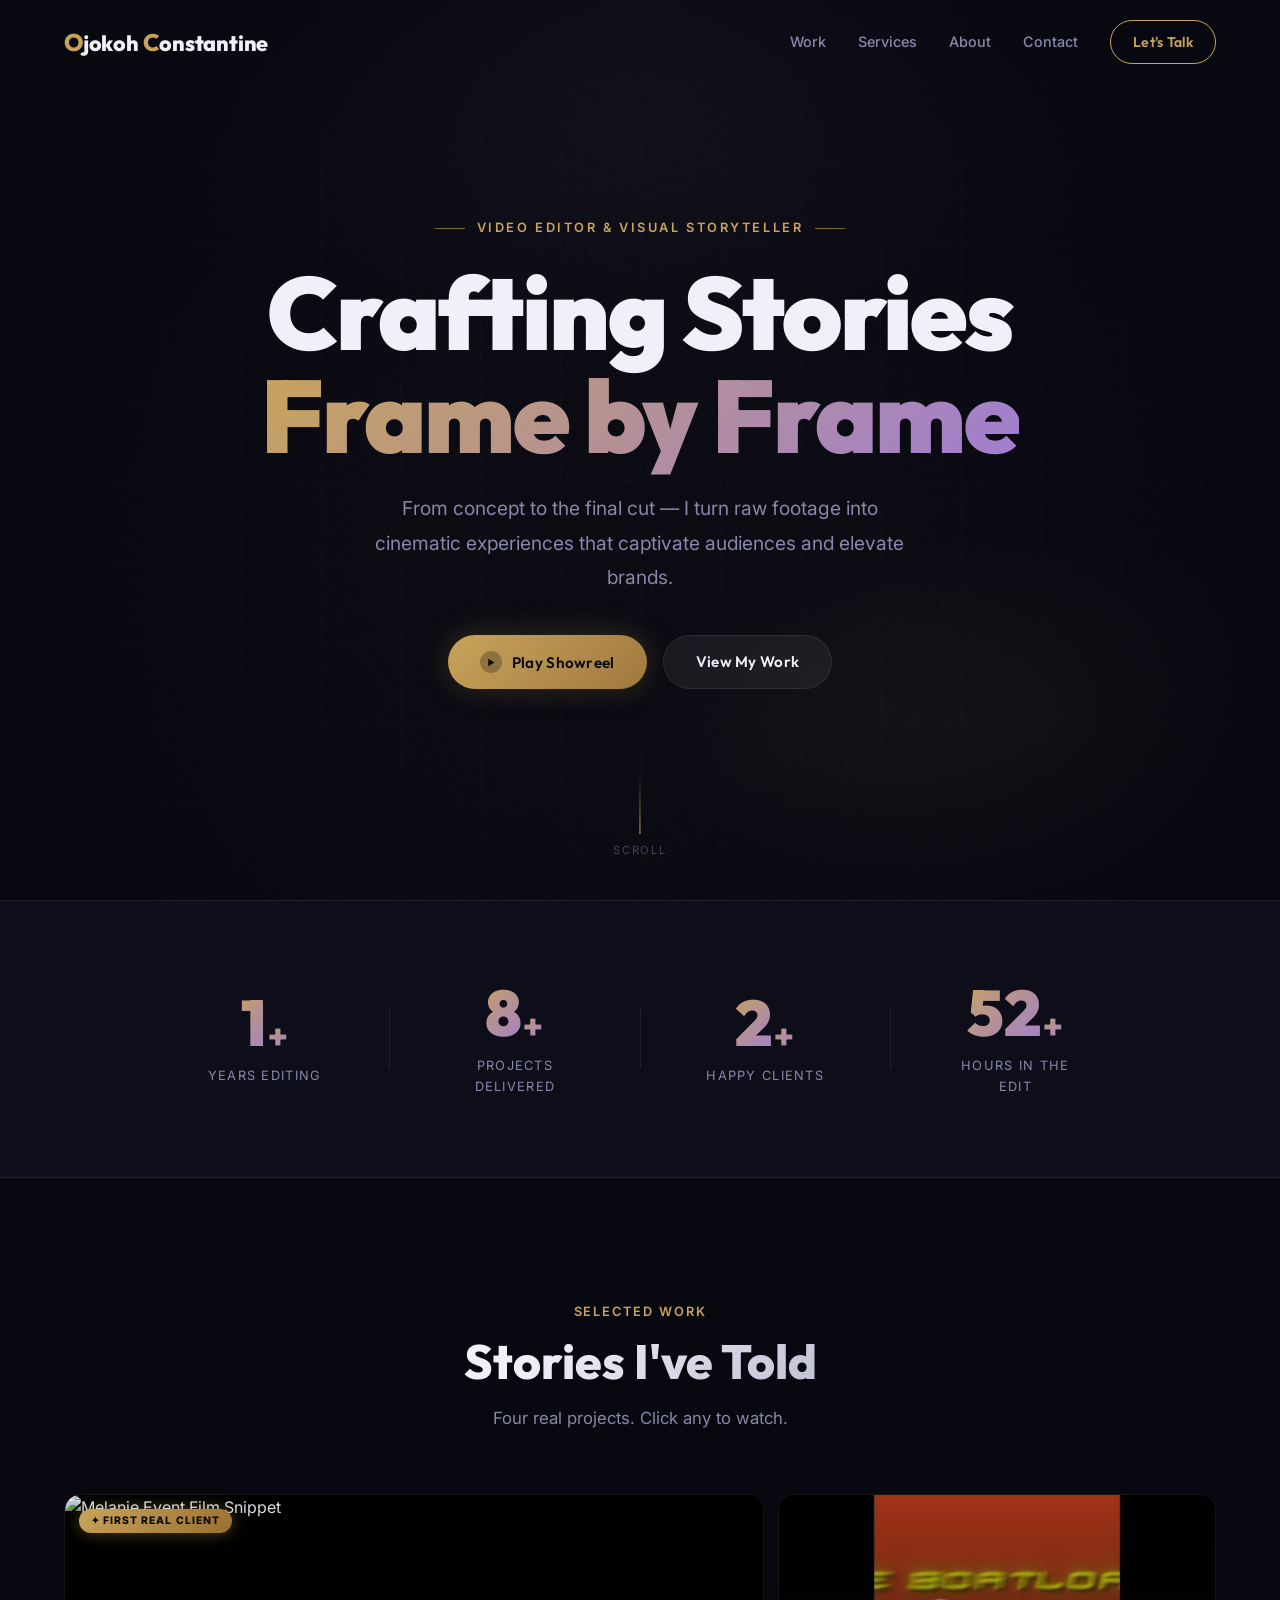
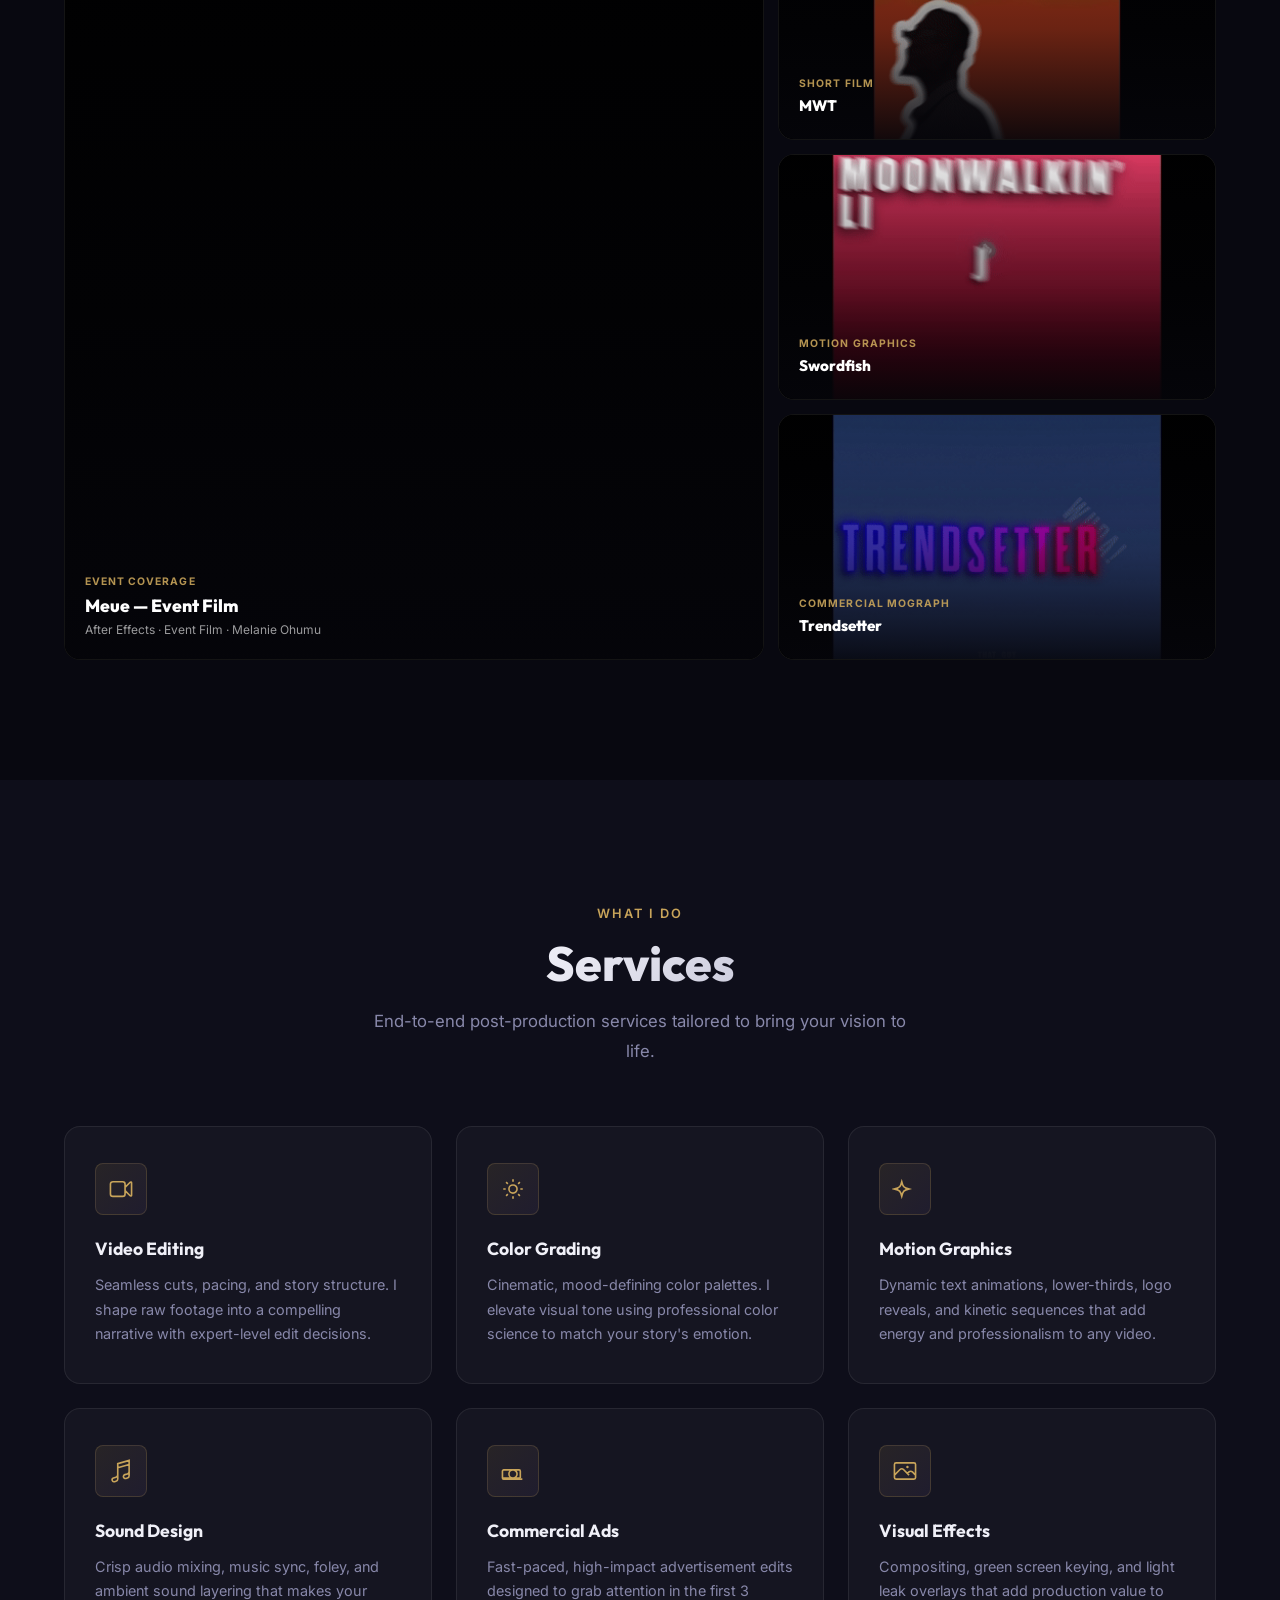
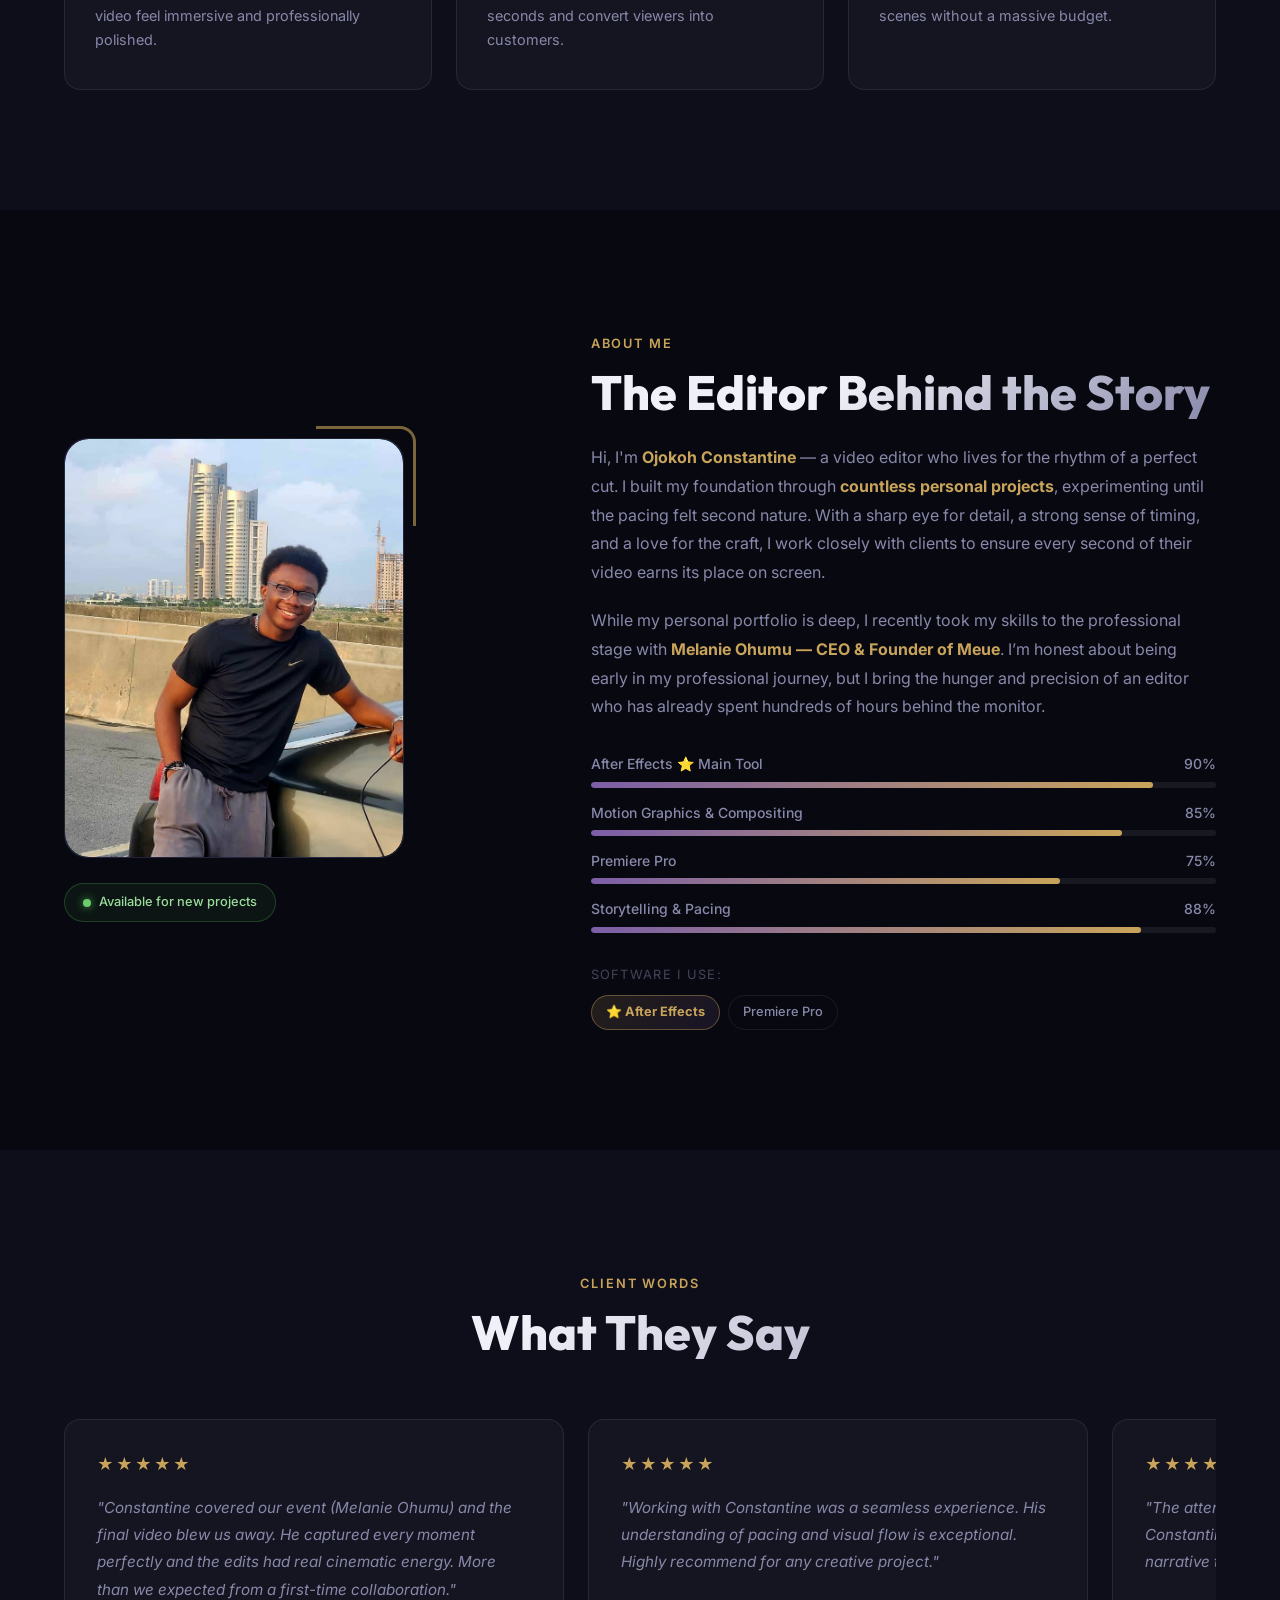
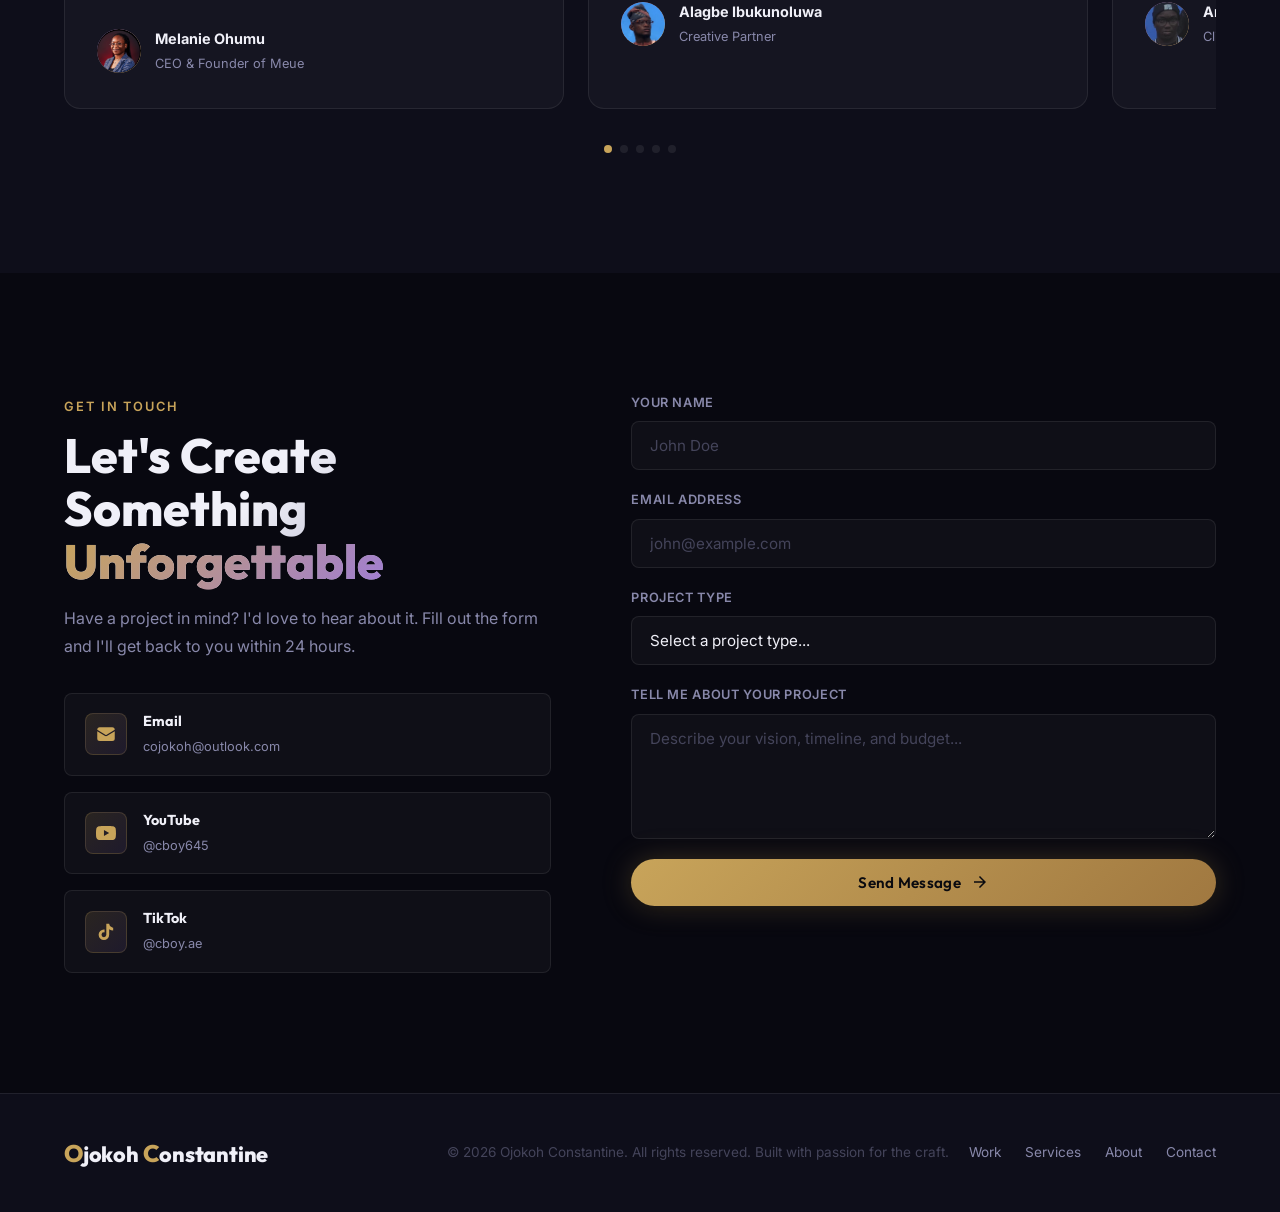
==== commit 20c30d9b: "Update profile picture and apply cache busting version" ====
--- a/index.html
+++ b/index.html
@@ -351,7 +351,7 @@
       <div class="about__visual reveal-left">
         <div class="about__photo-frame">
           <div class="about__photo-bg shimmer">
-            <img src="assets/profile-picture.jpg" alt="Ojokoh Constantine" class="about__photo-img shimmer"
+            <img src="assets/profile-picture.jpg?v=2" alt="Ojokoh Constantine" class="about__photo-img shimmer"
               loading="lazy">
           </div>
           <div class="about__frame-accent"></div>
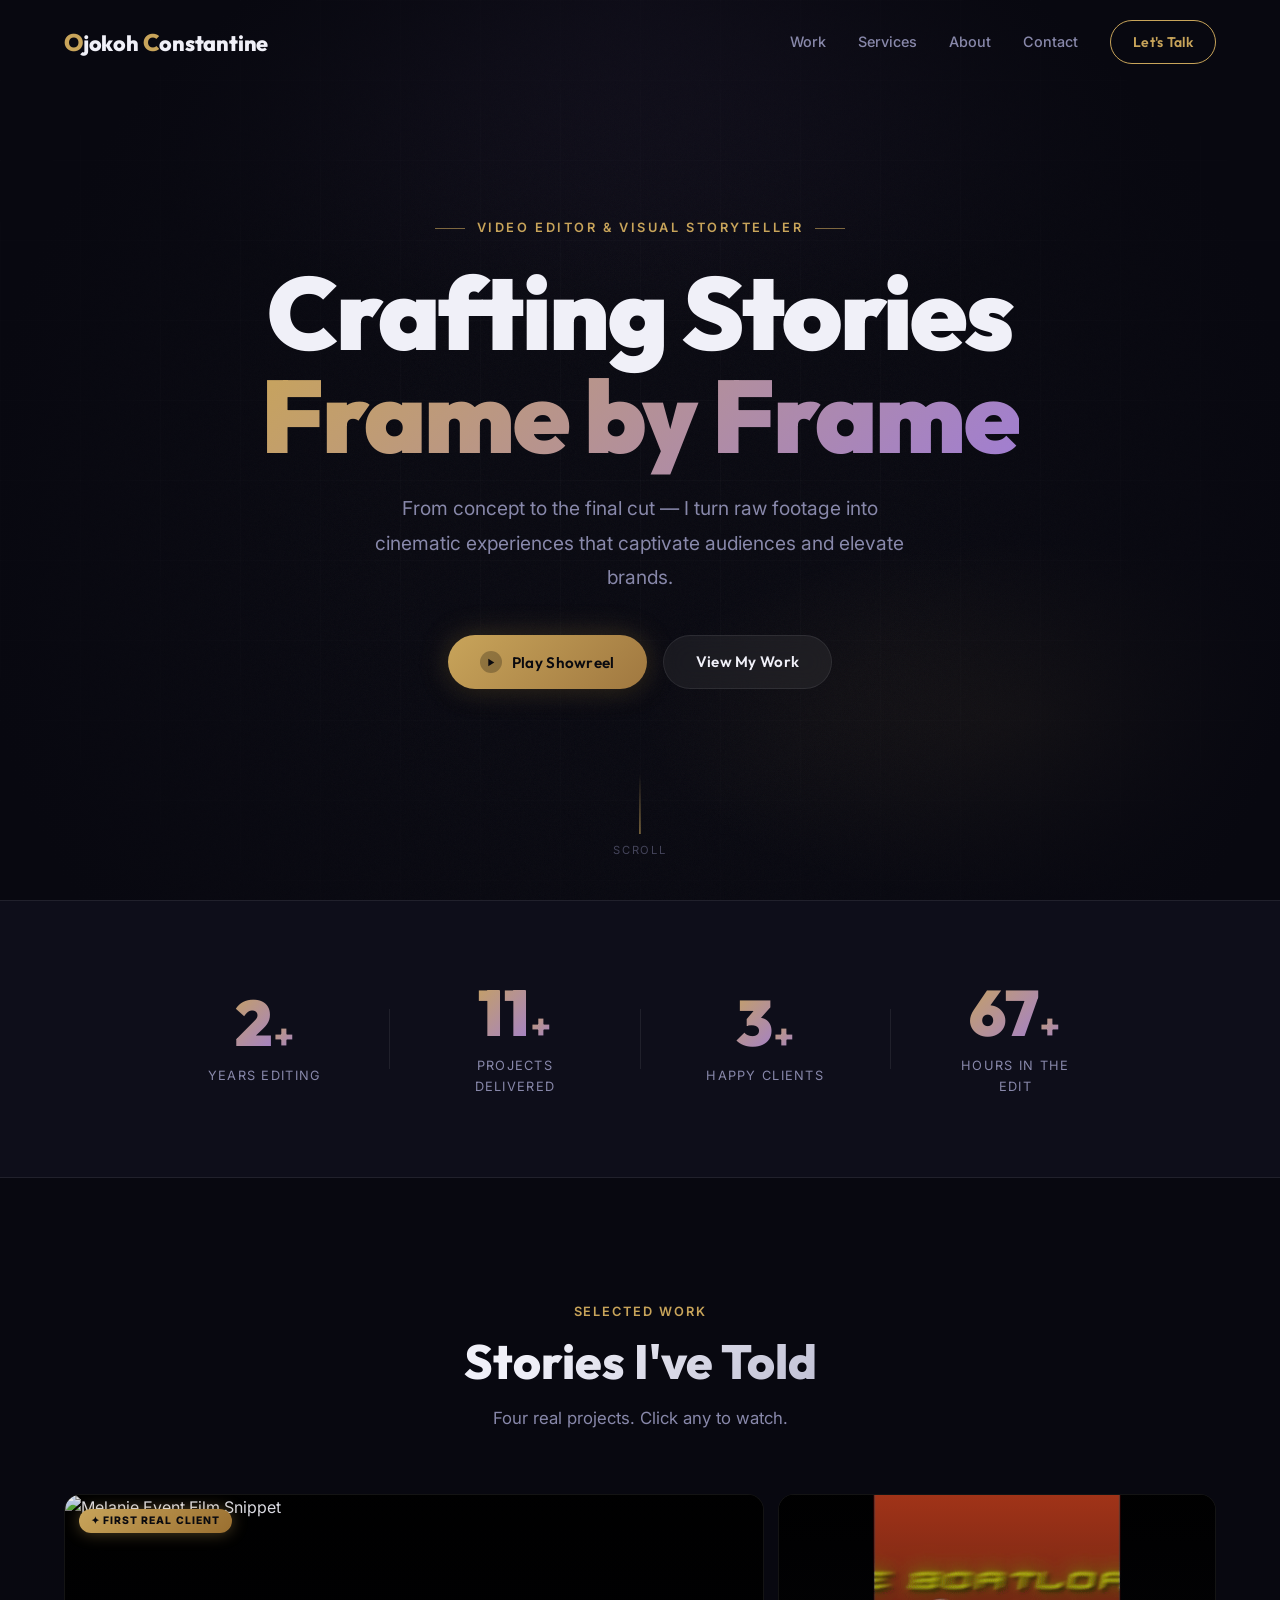
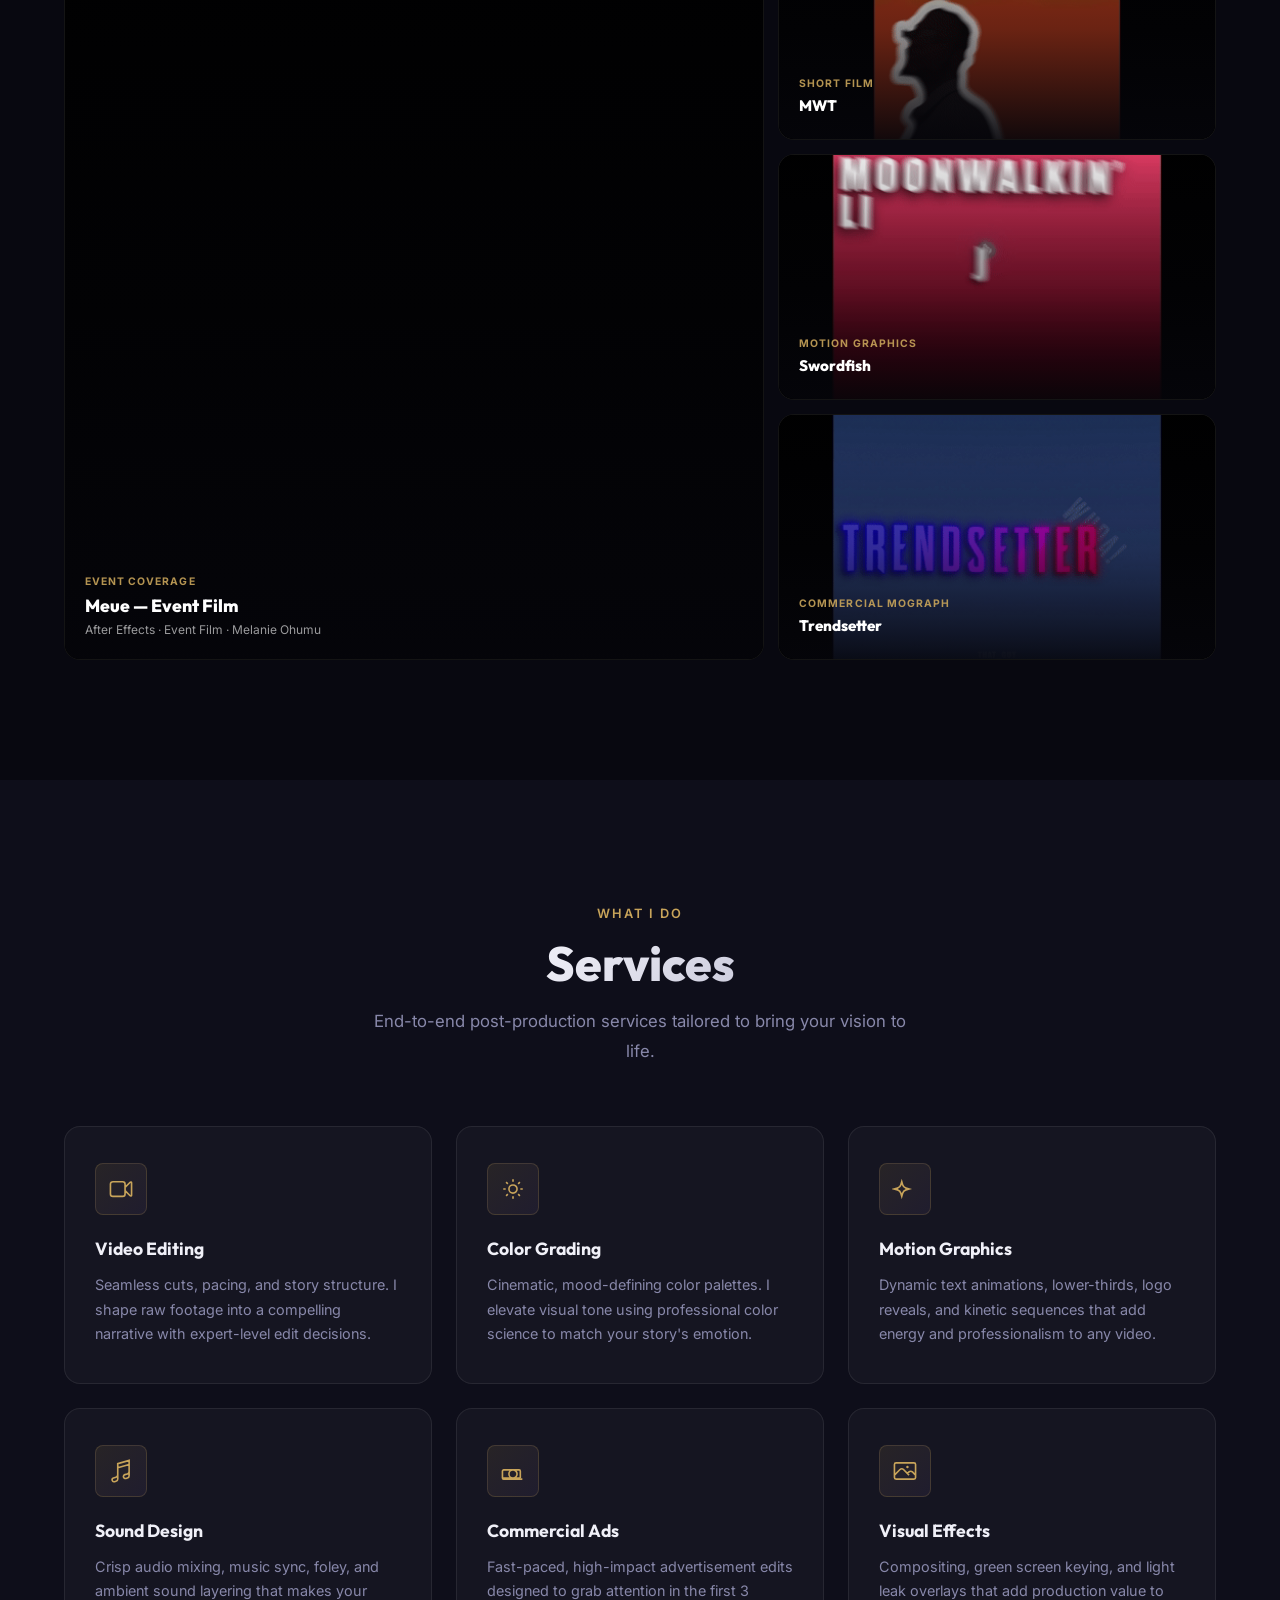
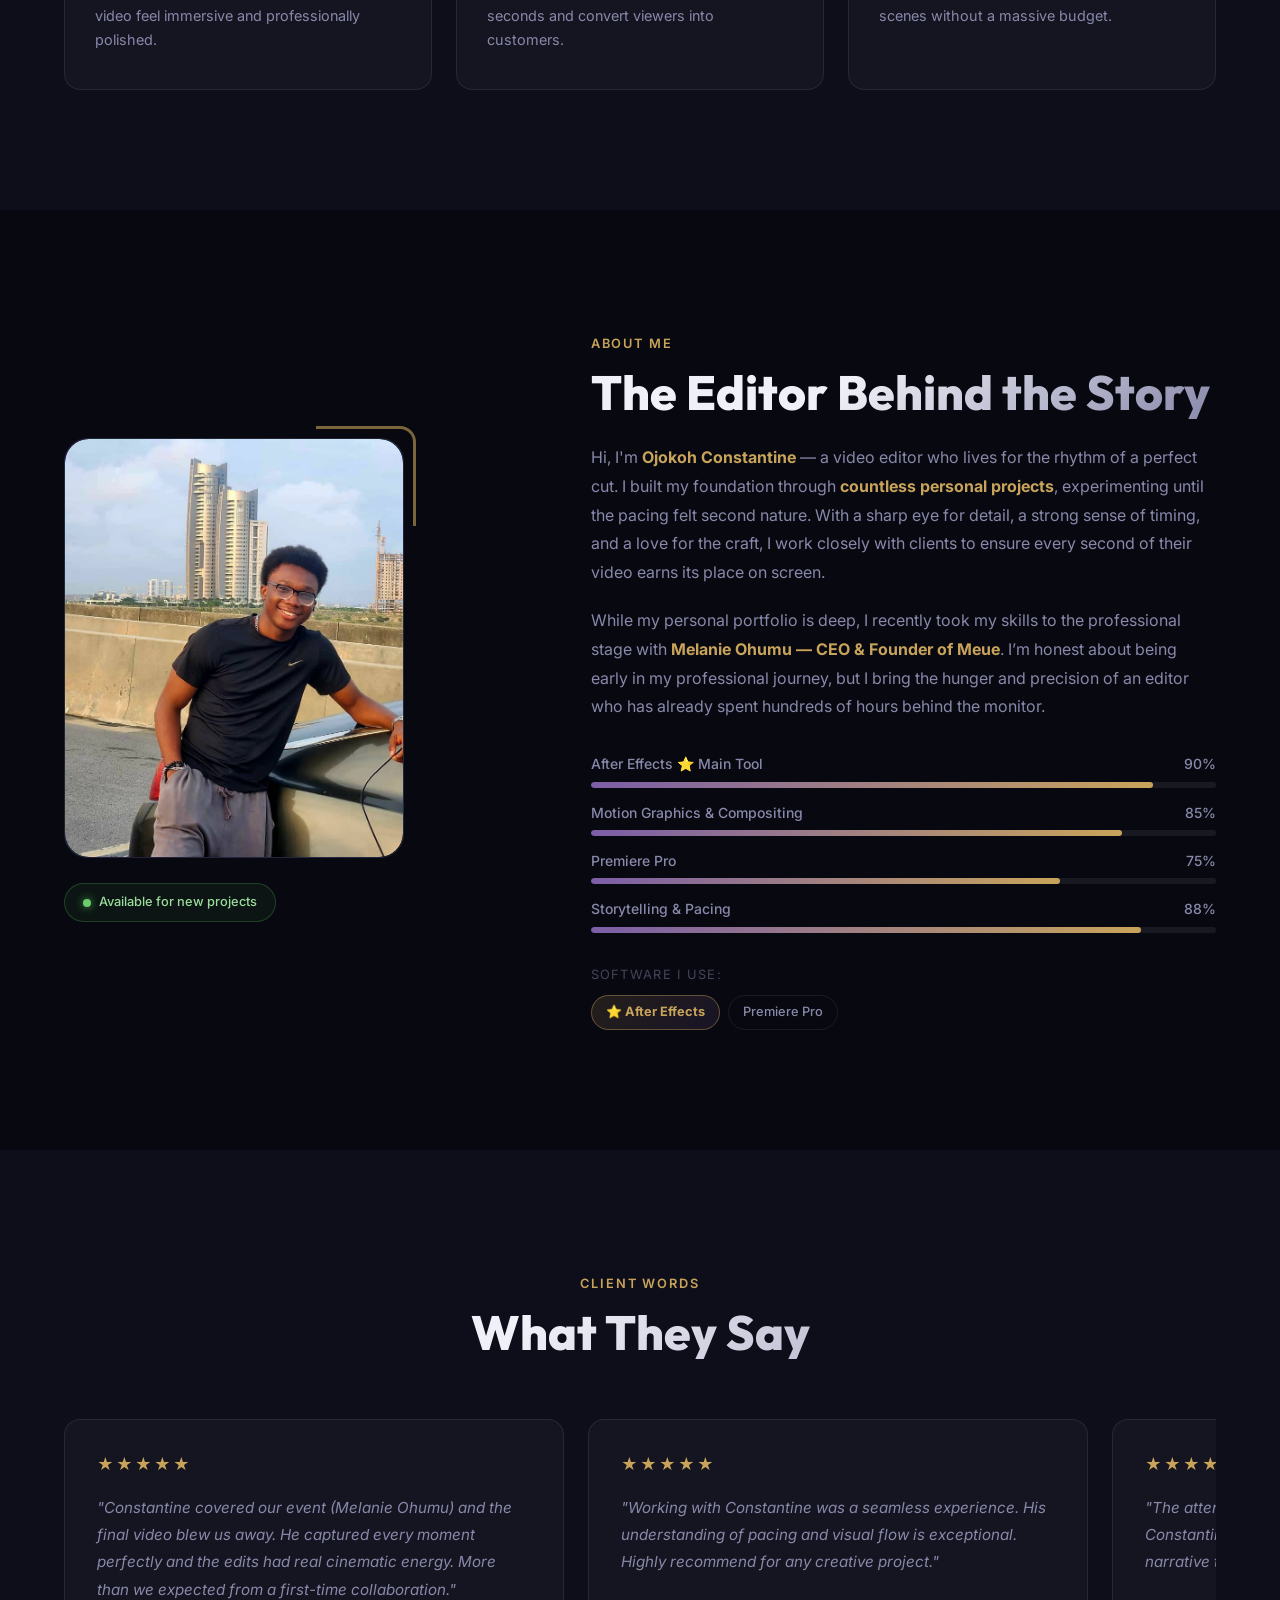
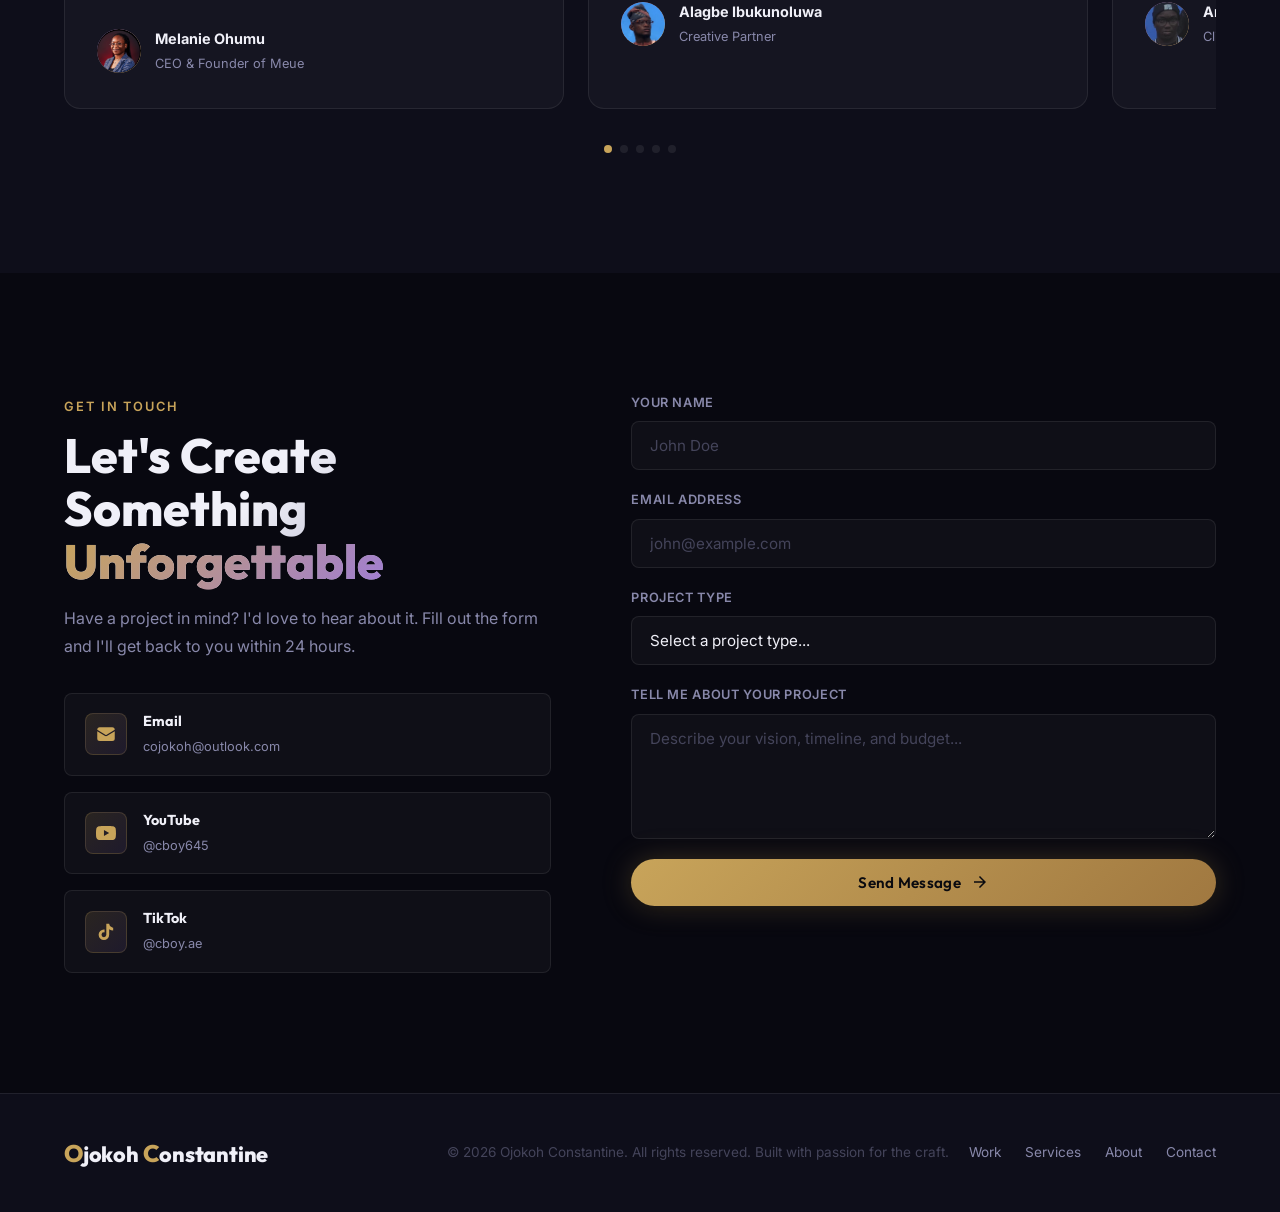
==== commit 6475c53c: "feat: add sitemap, robots.txt and google site verification" ====
--- a/index.html
+++ b/index.html
@@ -14,6 +14,7 @@
     rel="stylesheet" />
   <link rel="stylesheet" href="index.css?v=2.2">
   <link rel="stylesheet" href="mobile.css?v=2.2">
+  <link rel="sitemap" type="application/xml" title="Sitemap" href="/sitemap.xml">
 </head>
 
 <body>
--- a/index.css
+++ b/index.css
@@ -323,6 +323,19 @@
   background: var(--text);
   border-radius: 2px;
   transition: var(--transition);
+  transform-origin: center;
+}
+
+.nav__hamburger.open span:nth-child(1) {
+  transform: translateY(7px) rotate(45deg);
+}
+
+.nav__hamburger.open span:nth-child(2) {
+  opacity: 0;
+}
+
+.nav__hamburger.open span:nth-child(3) {
+  transform: translateY(-7px) rotate(-45deg);
 }
 
 /* ── MOBILE MENU ── */
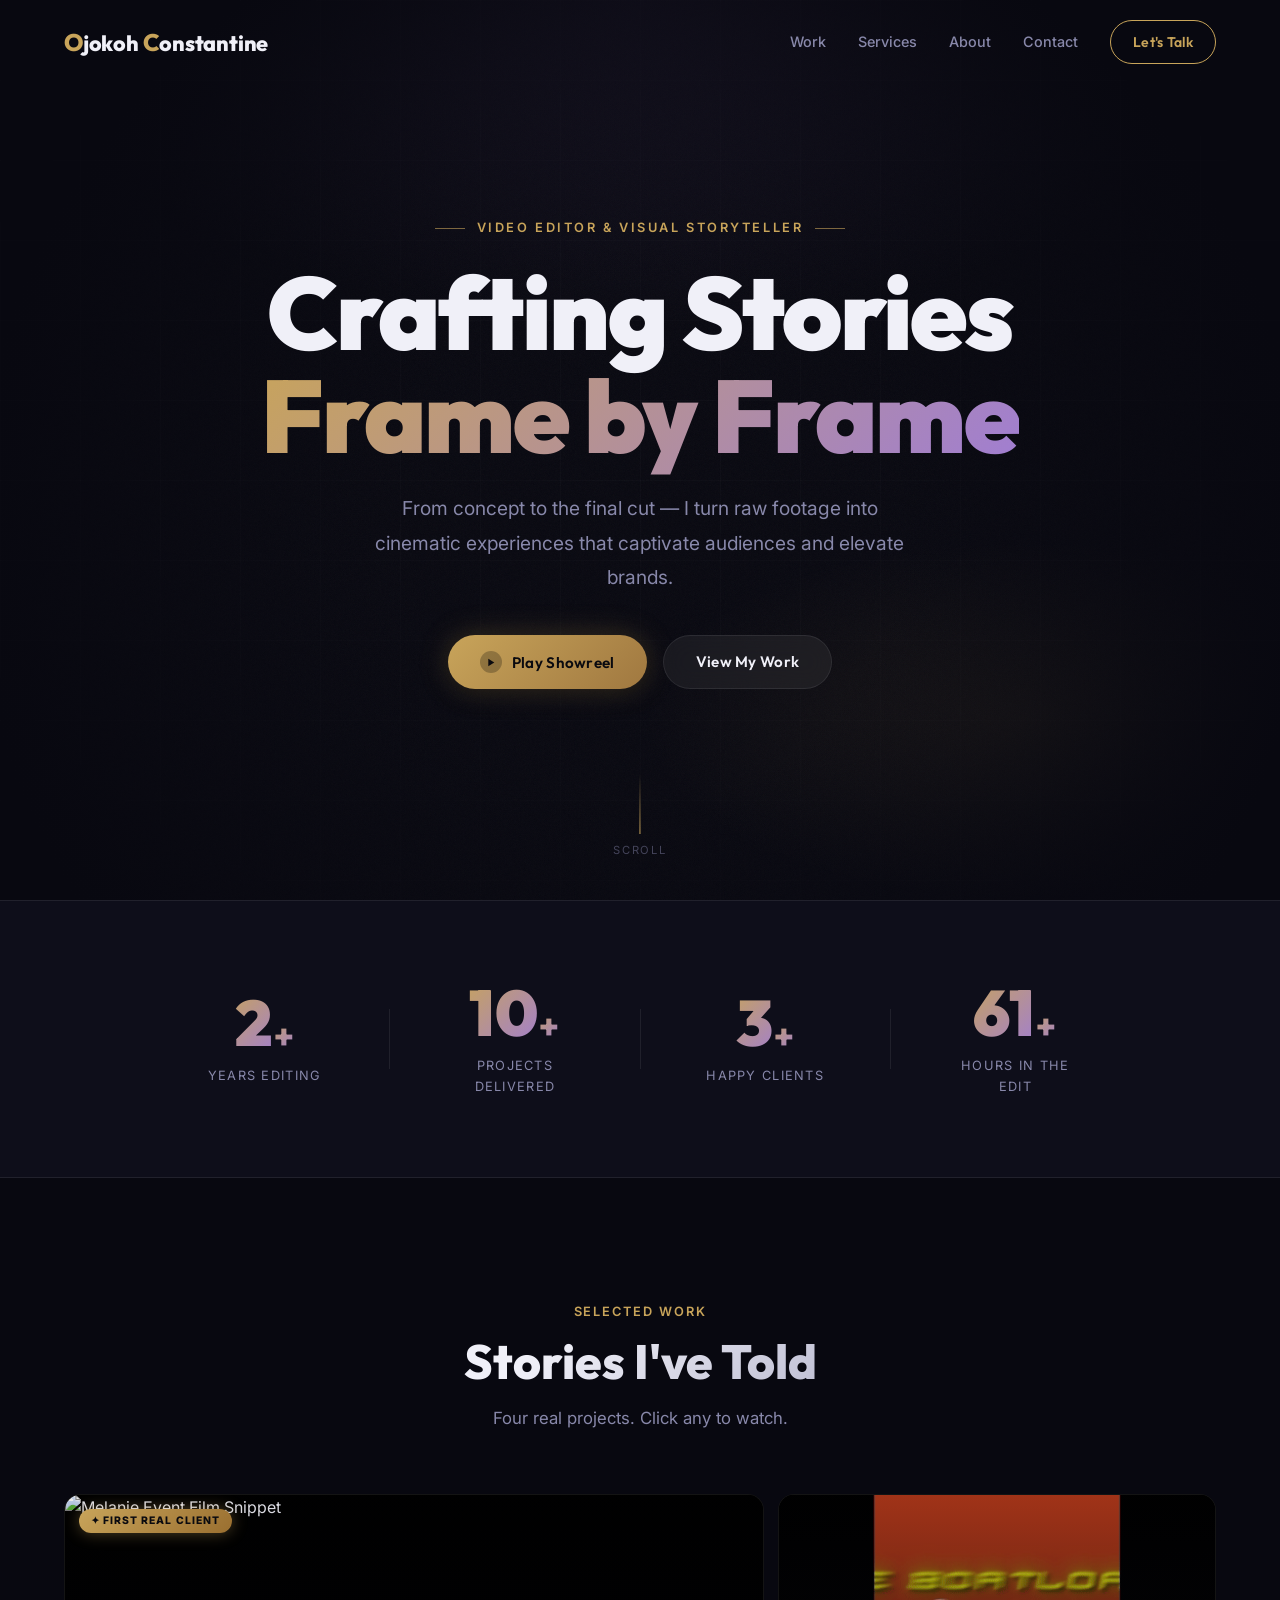
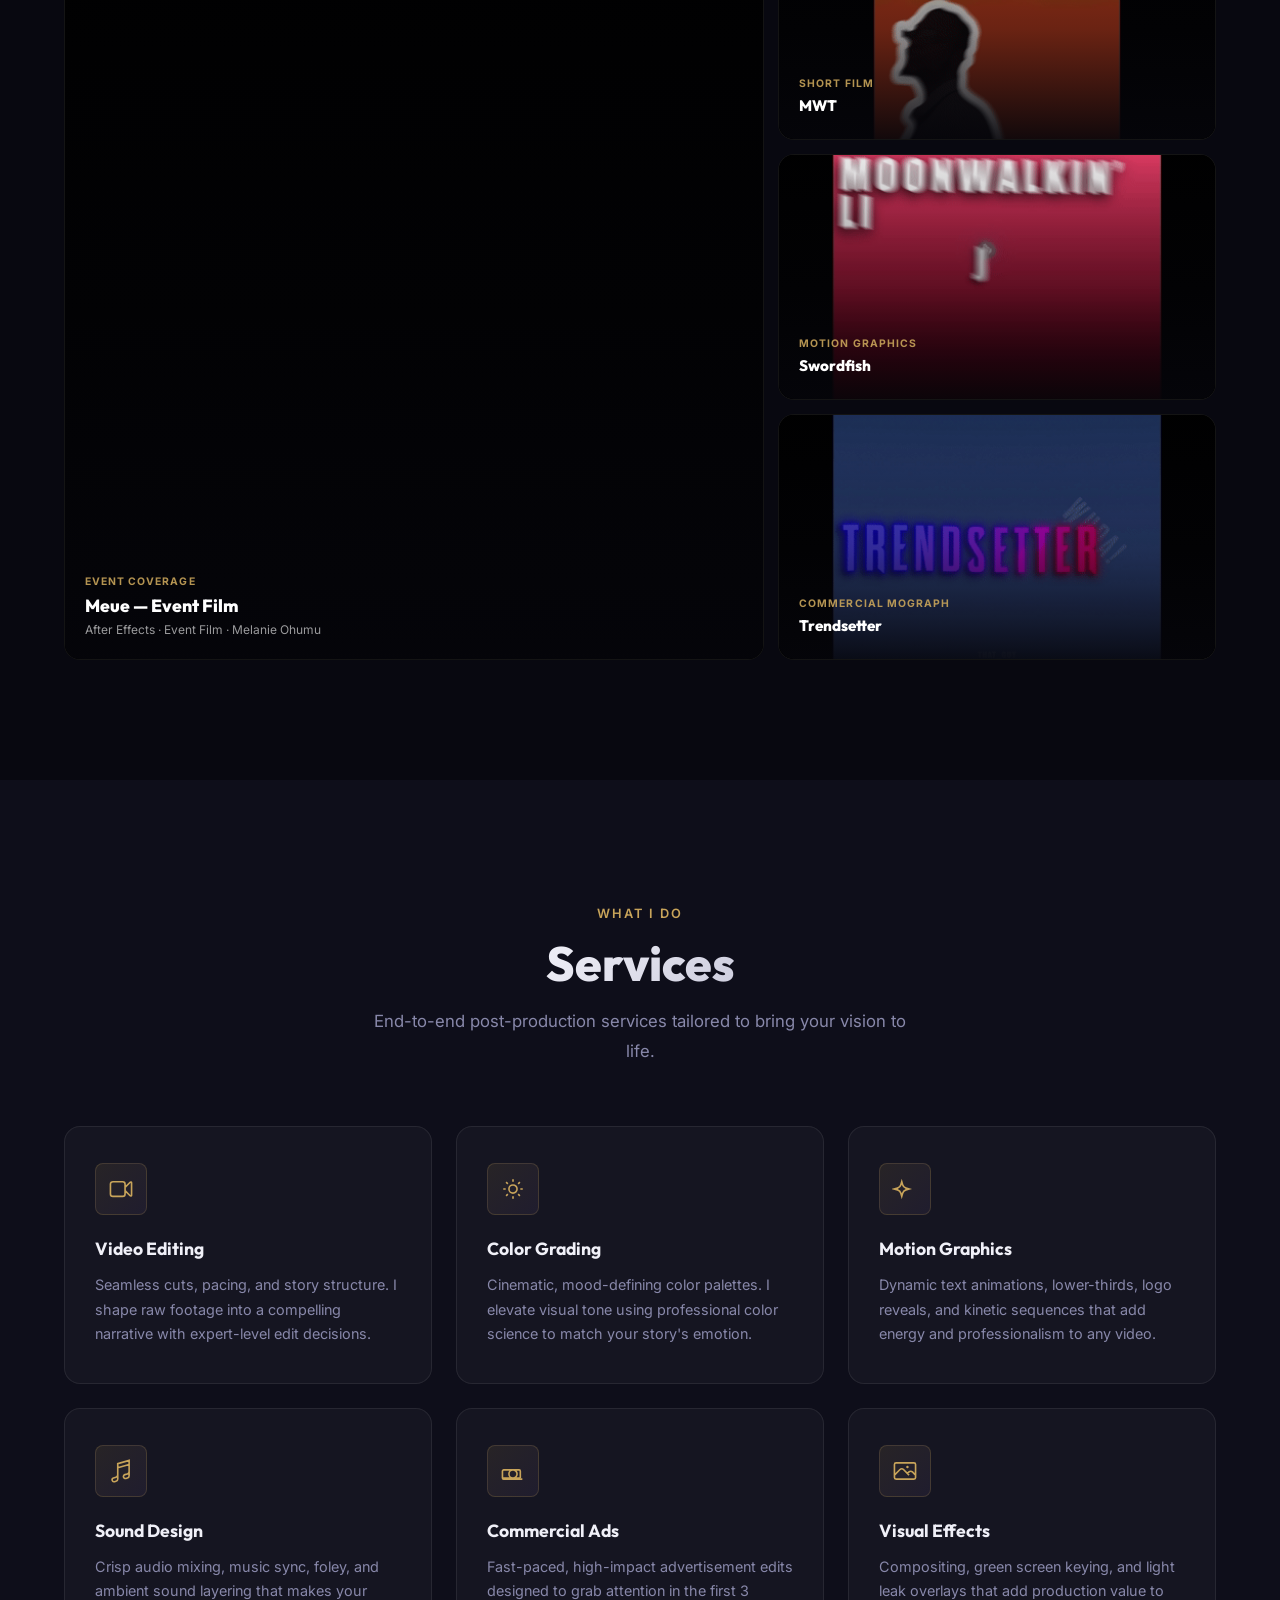
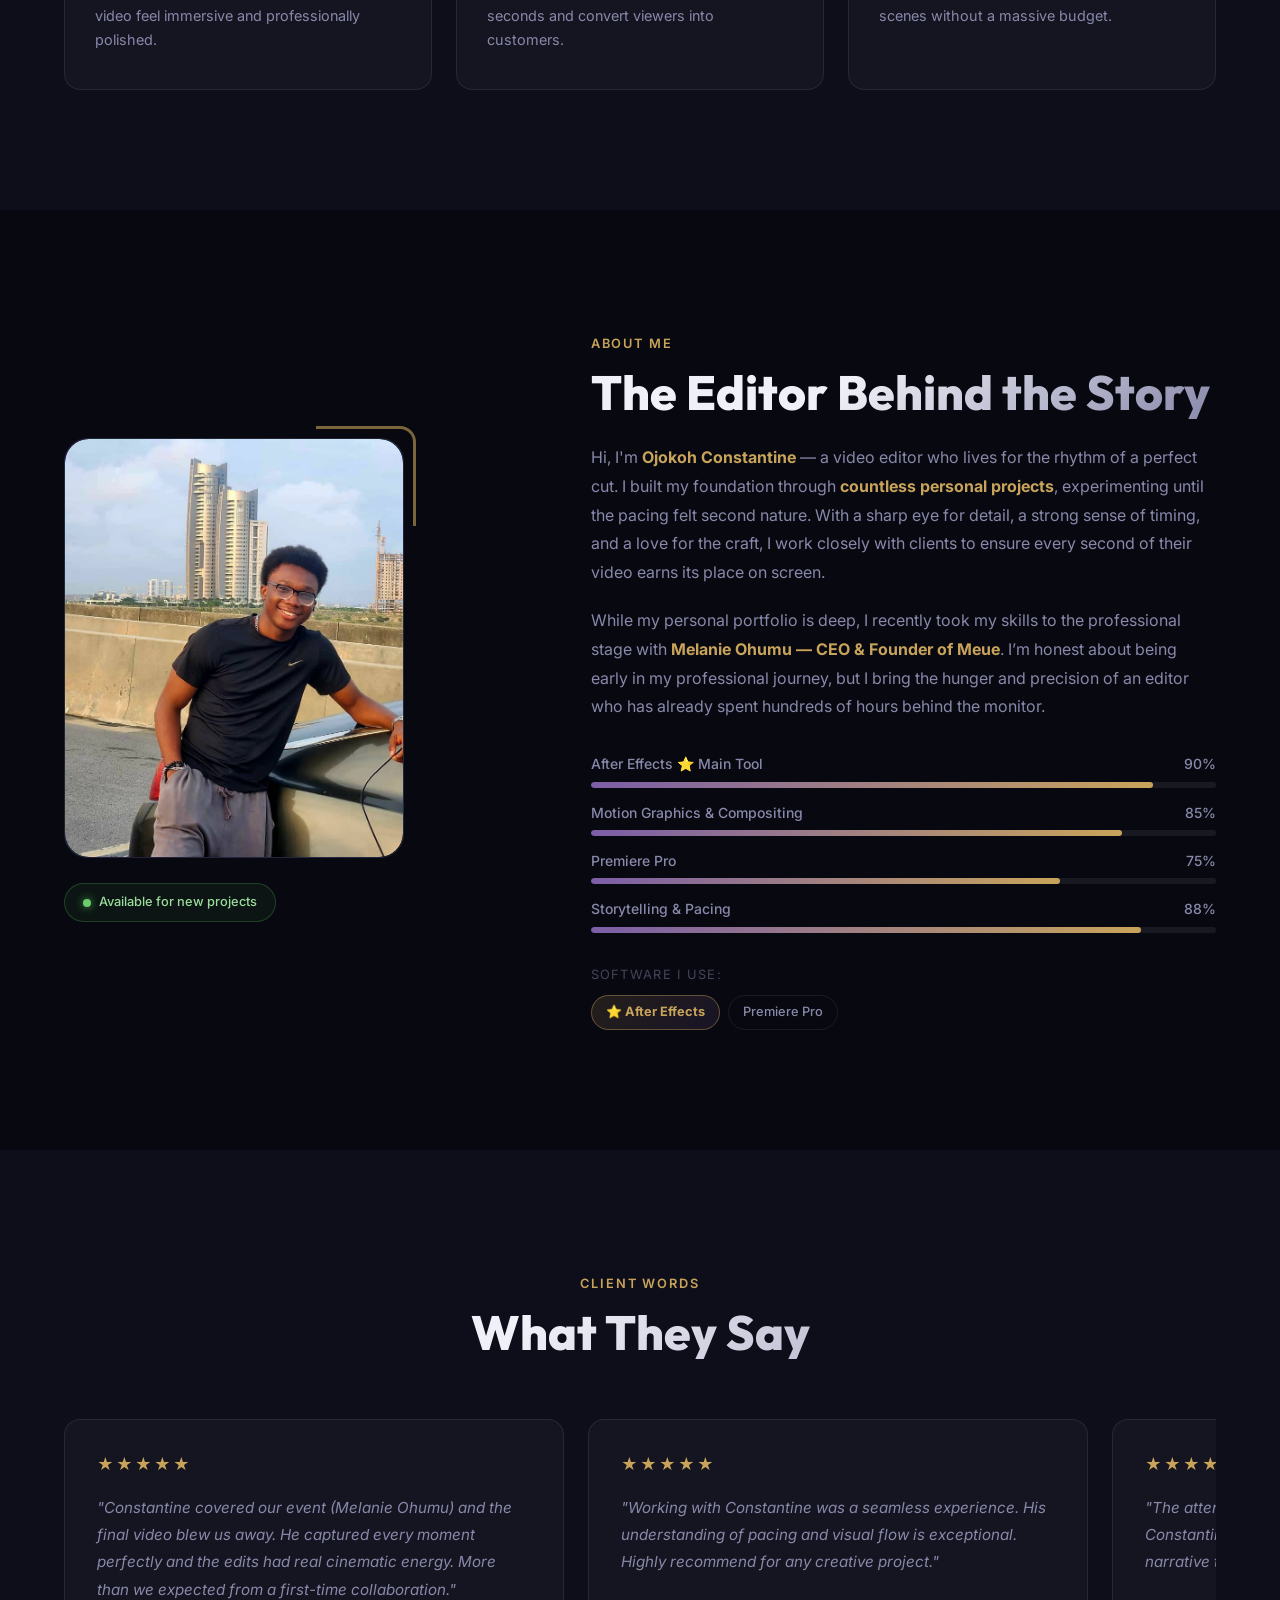
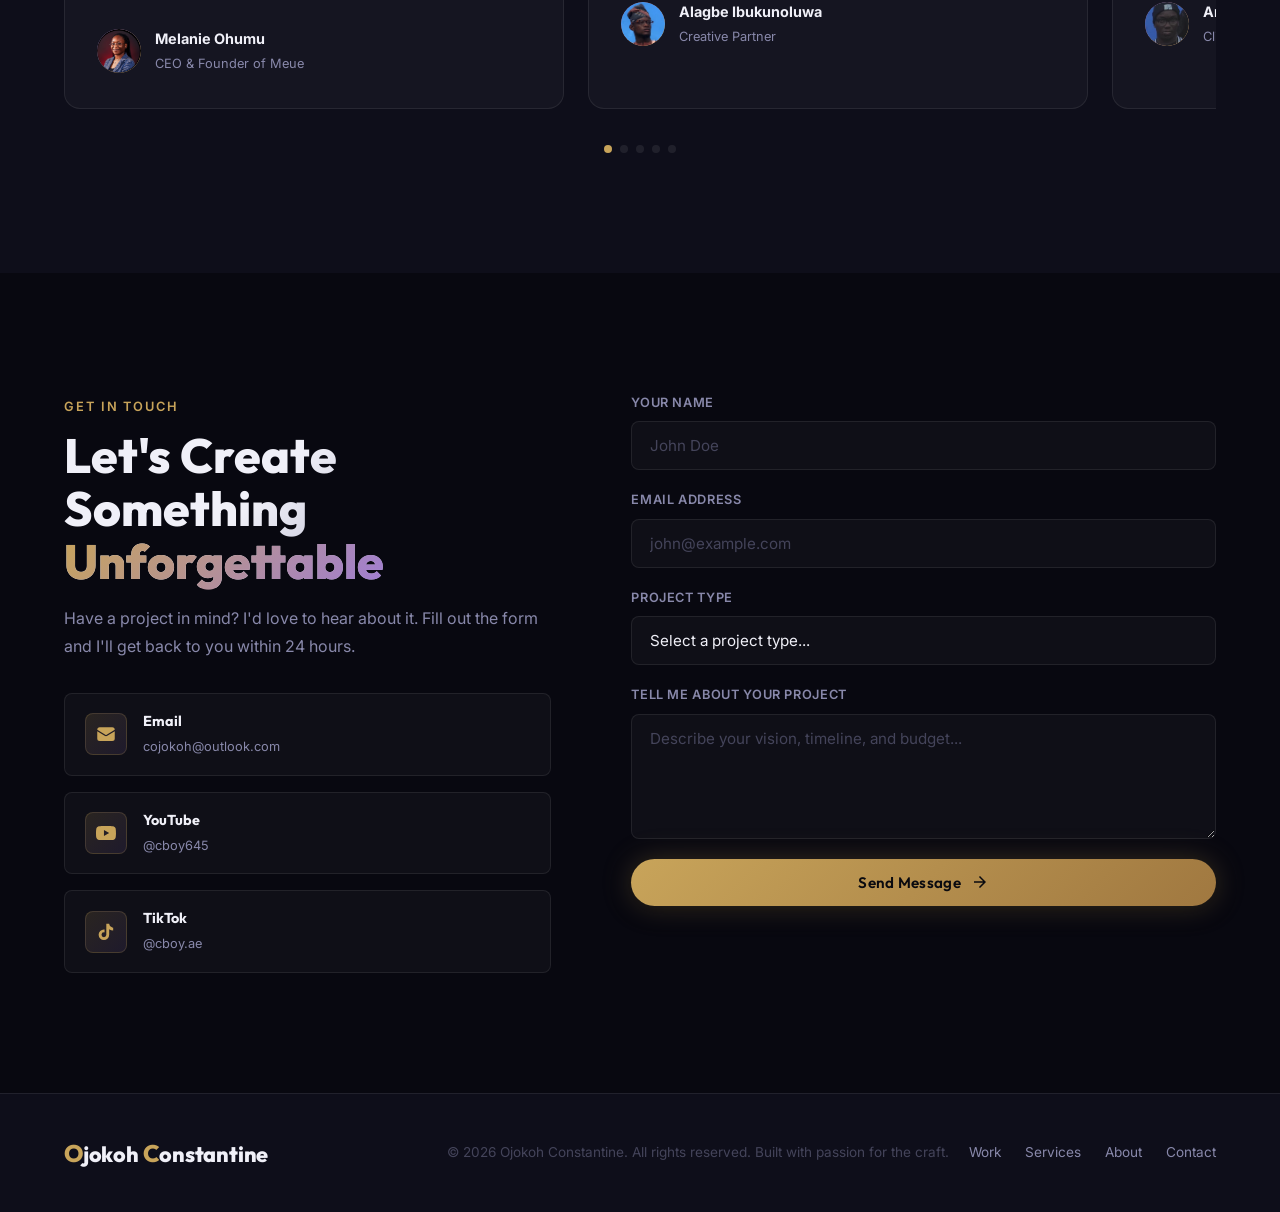
==== commit 27e9c8c5: "style: add OJ gold favicon and branding update" ====
--- a/index.html
+++ b/index.html
@@ -15,6 +15,9 @@
   <link rel="stylesheet" href="index.css?v=2.2">
   <link rel="stylesheet" href="mobile.css?v=2.2">
   <link rel="sitemap" type="application/xml" title="Sitemap" href="/sitemap.xml">
+  <link rel="icon" type="image/png" href="assets/favicon.png">
+  <link rel="apple-touch-icon" href="assets/favicon.png">
+  <meta name="theme-color" content="#000000">
 </head>
 
 <body>
